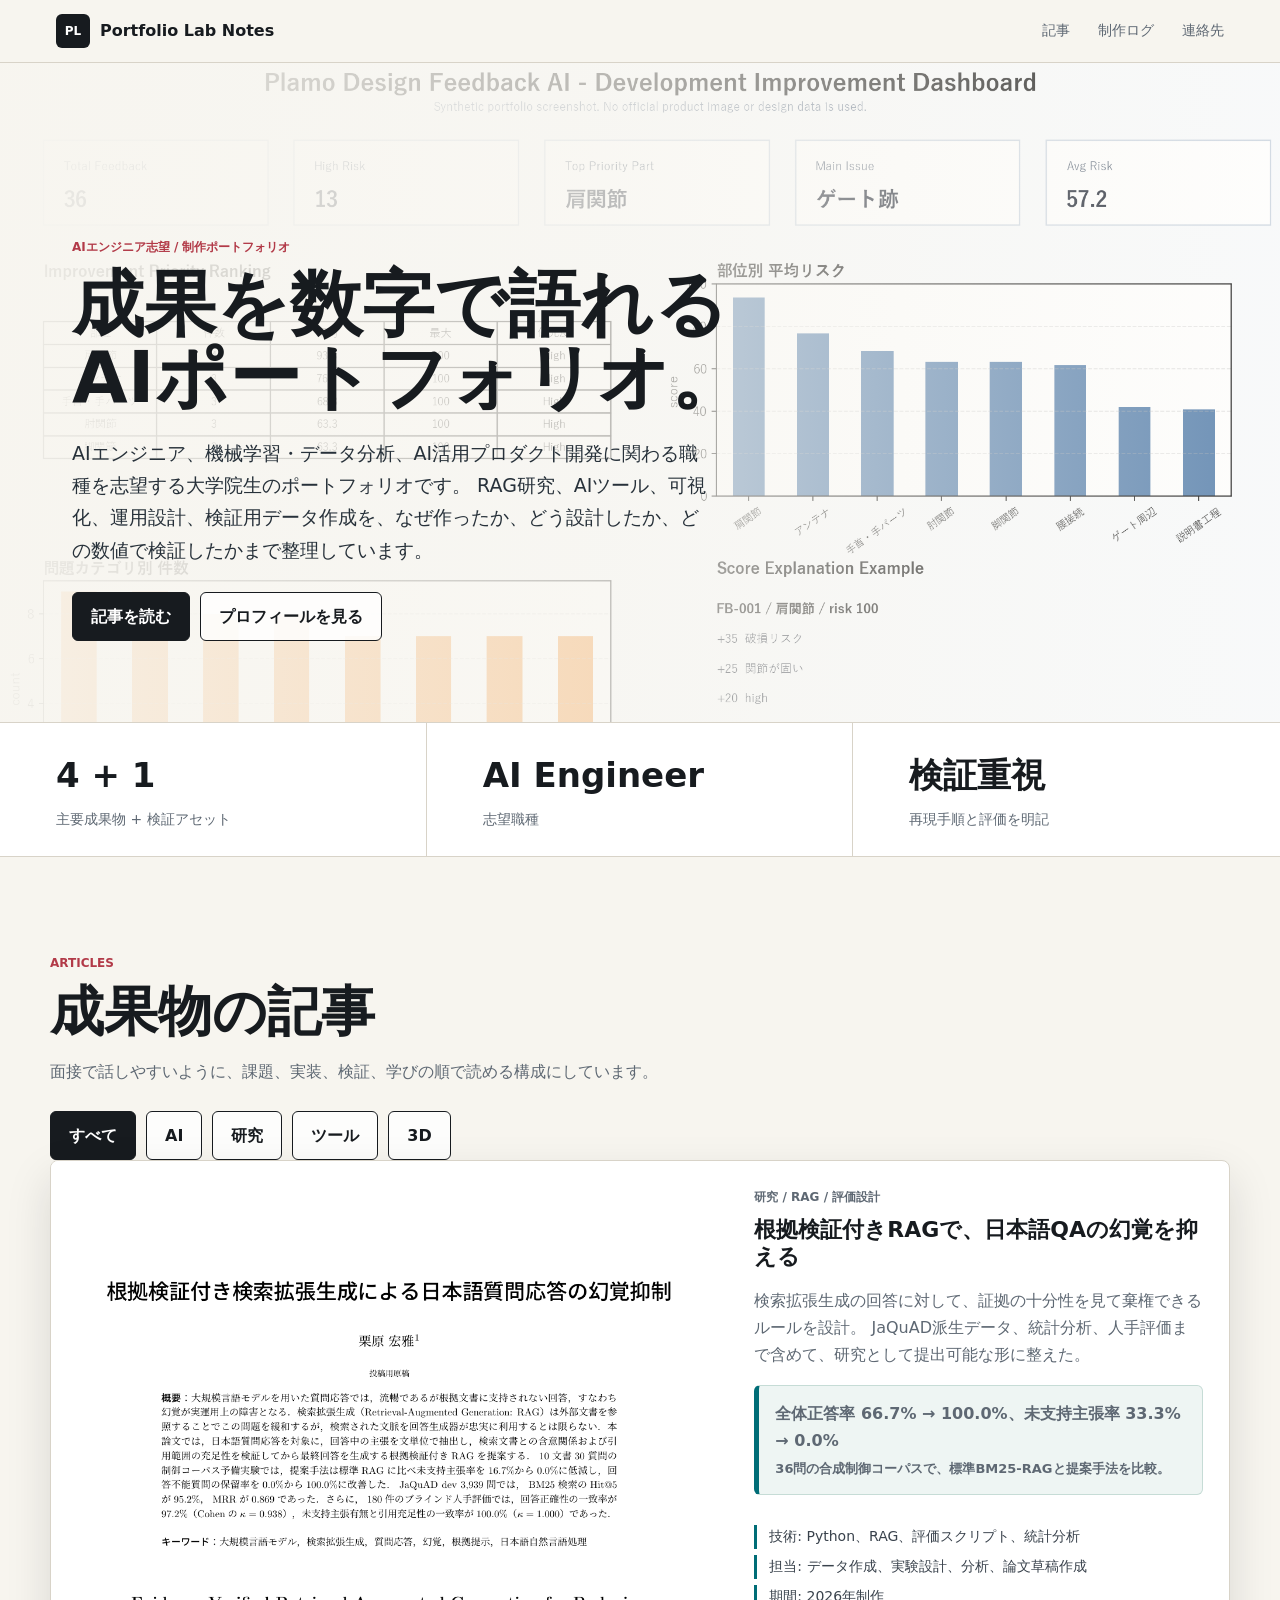
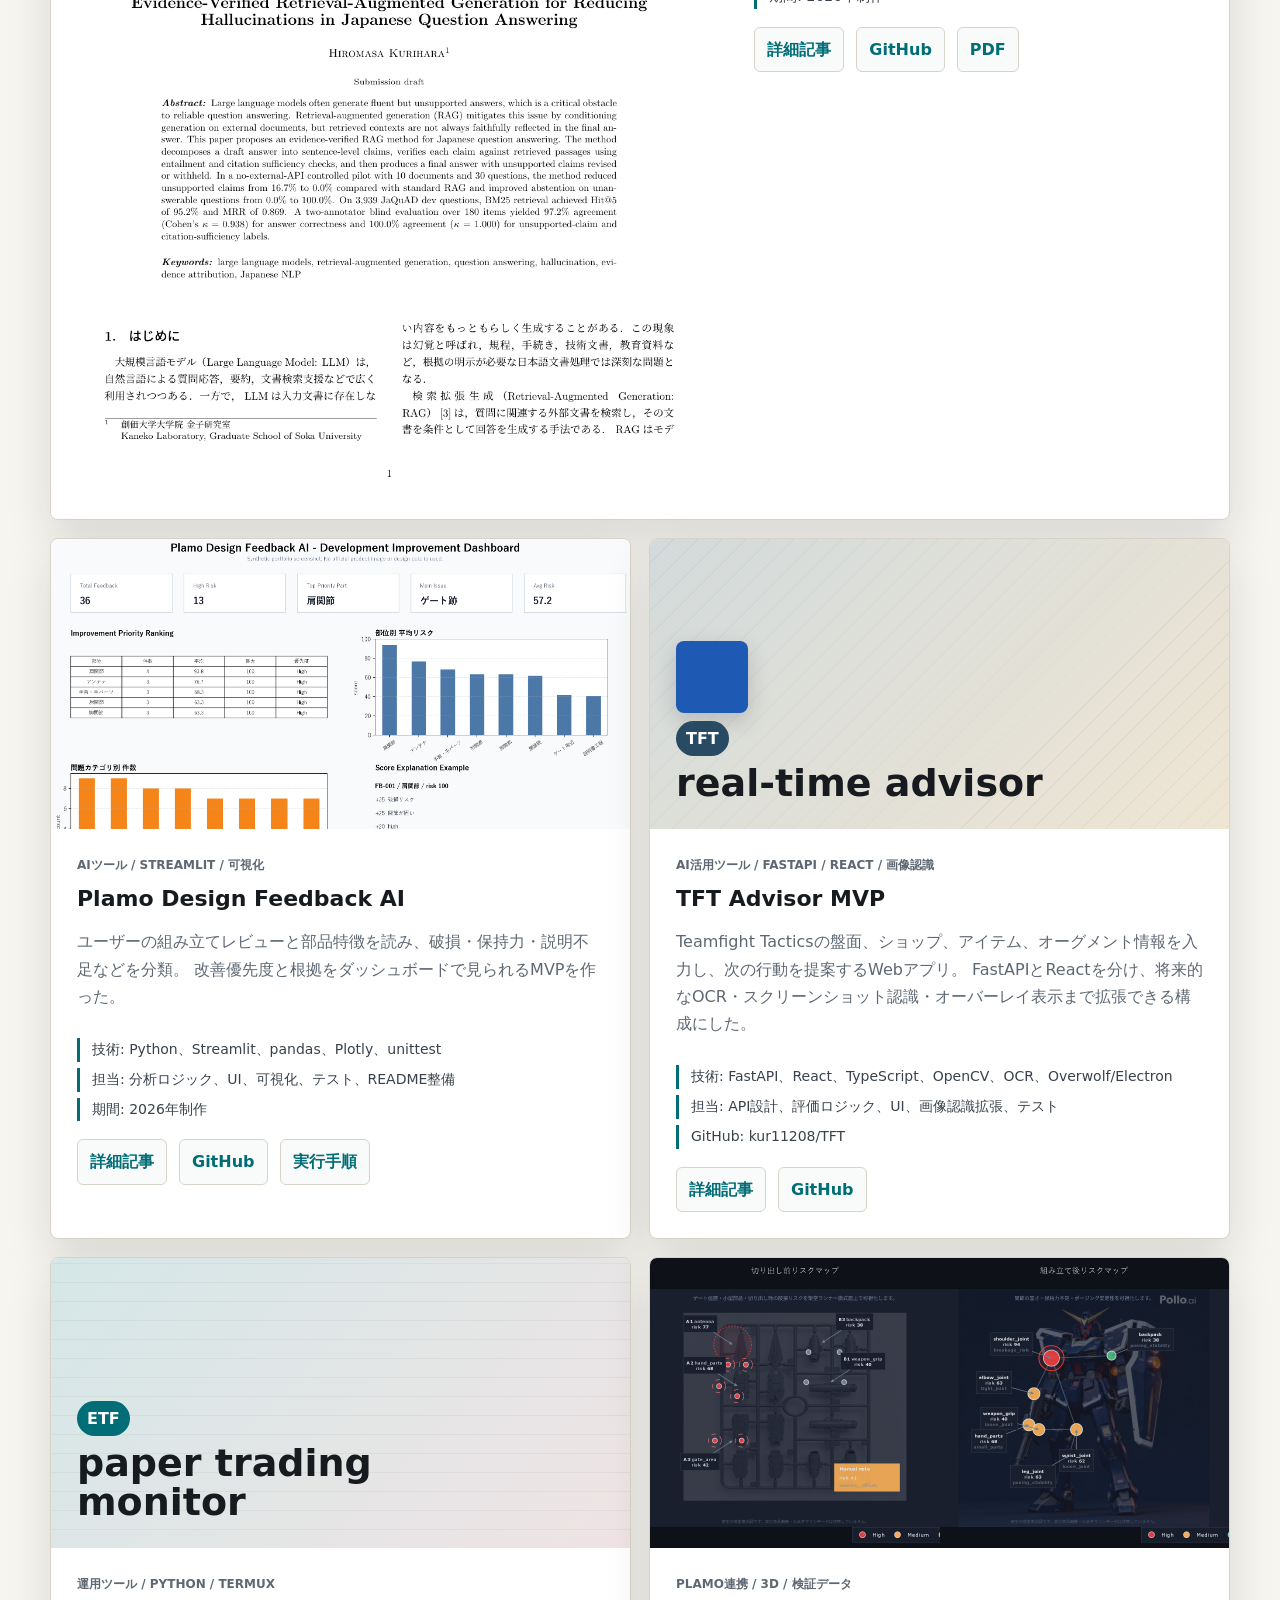
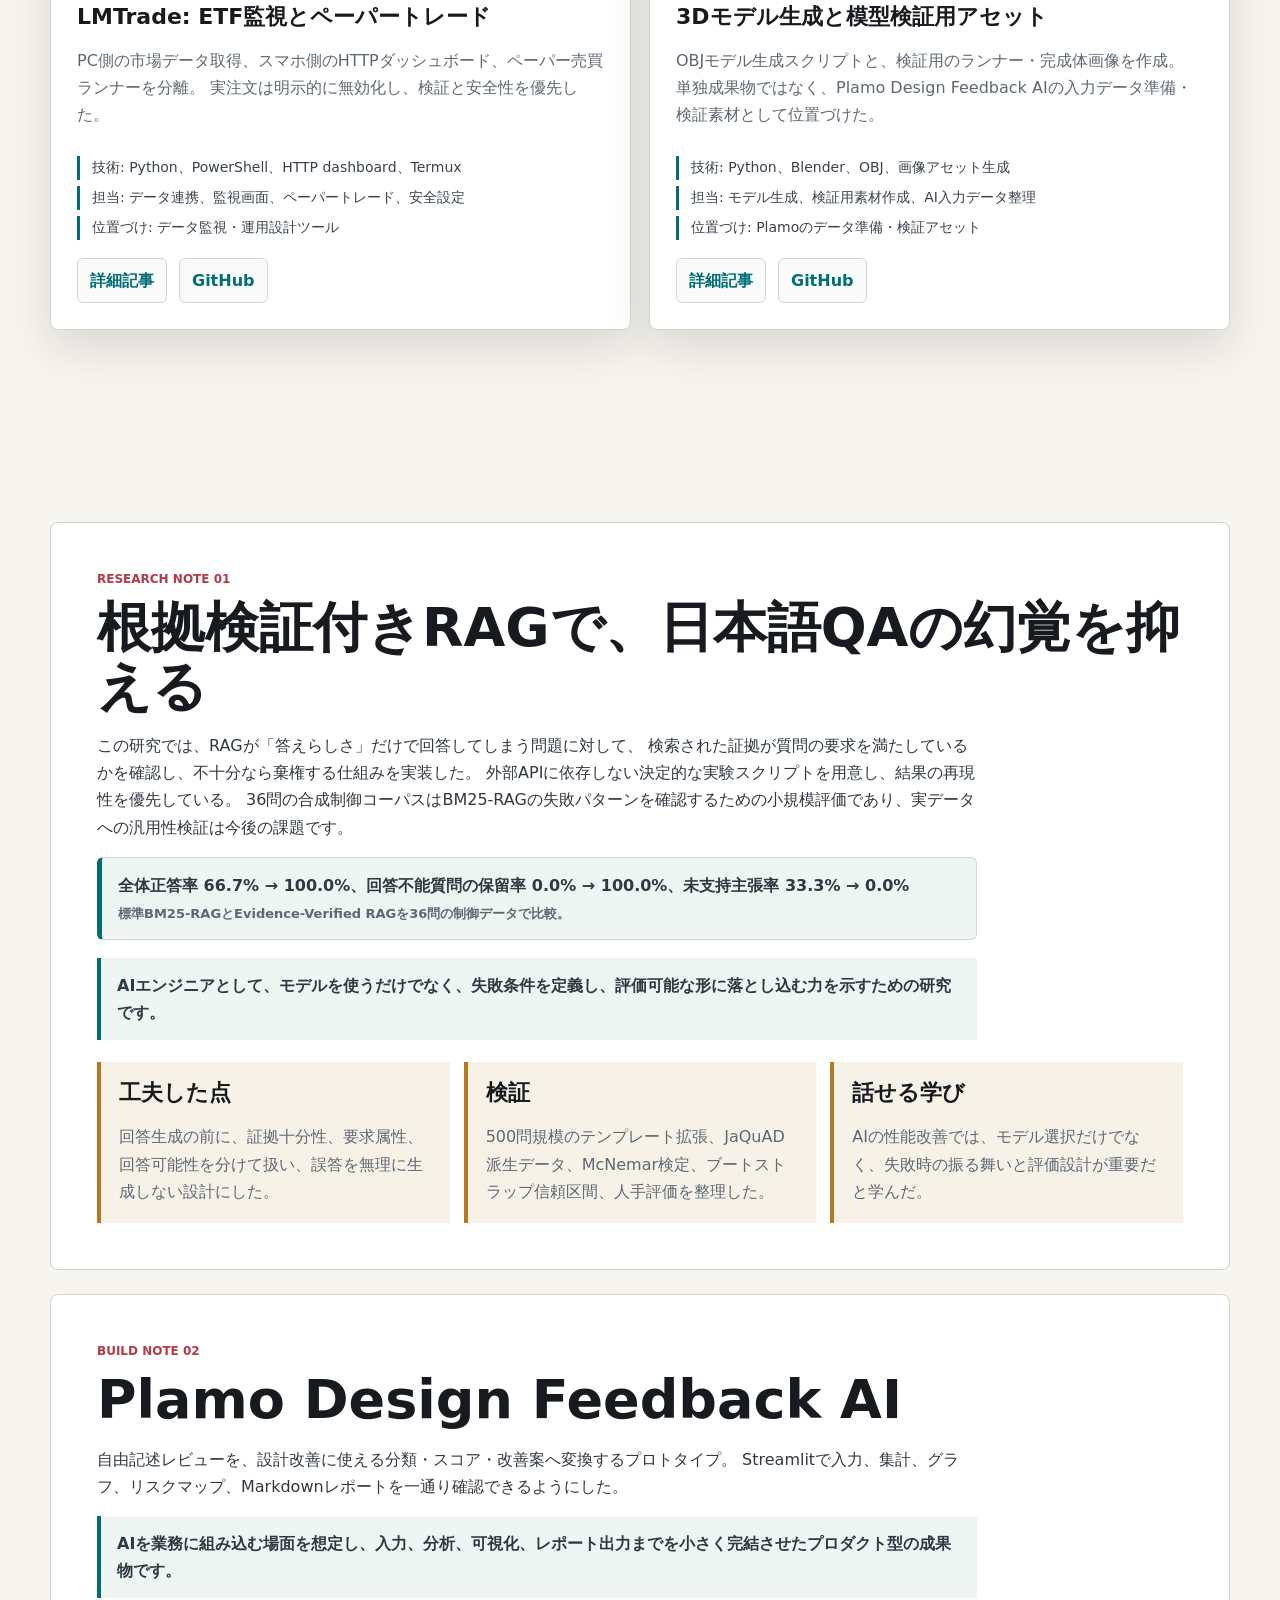
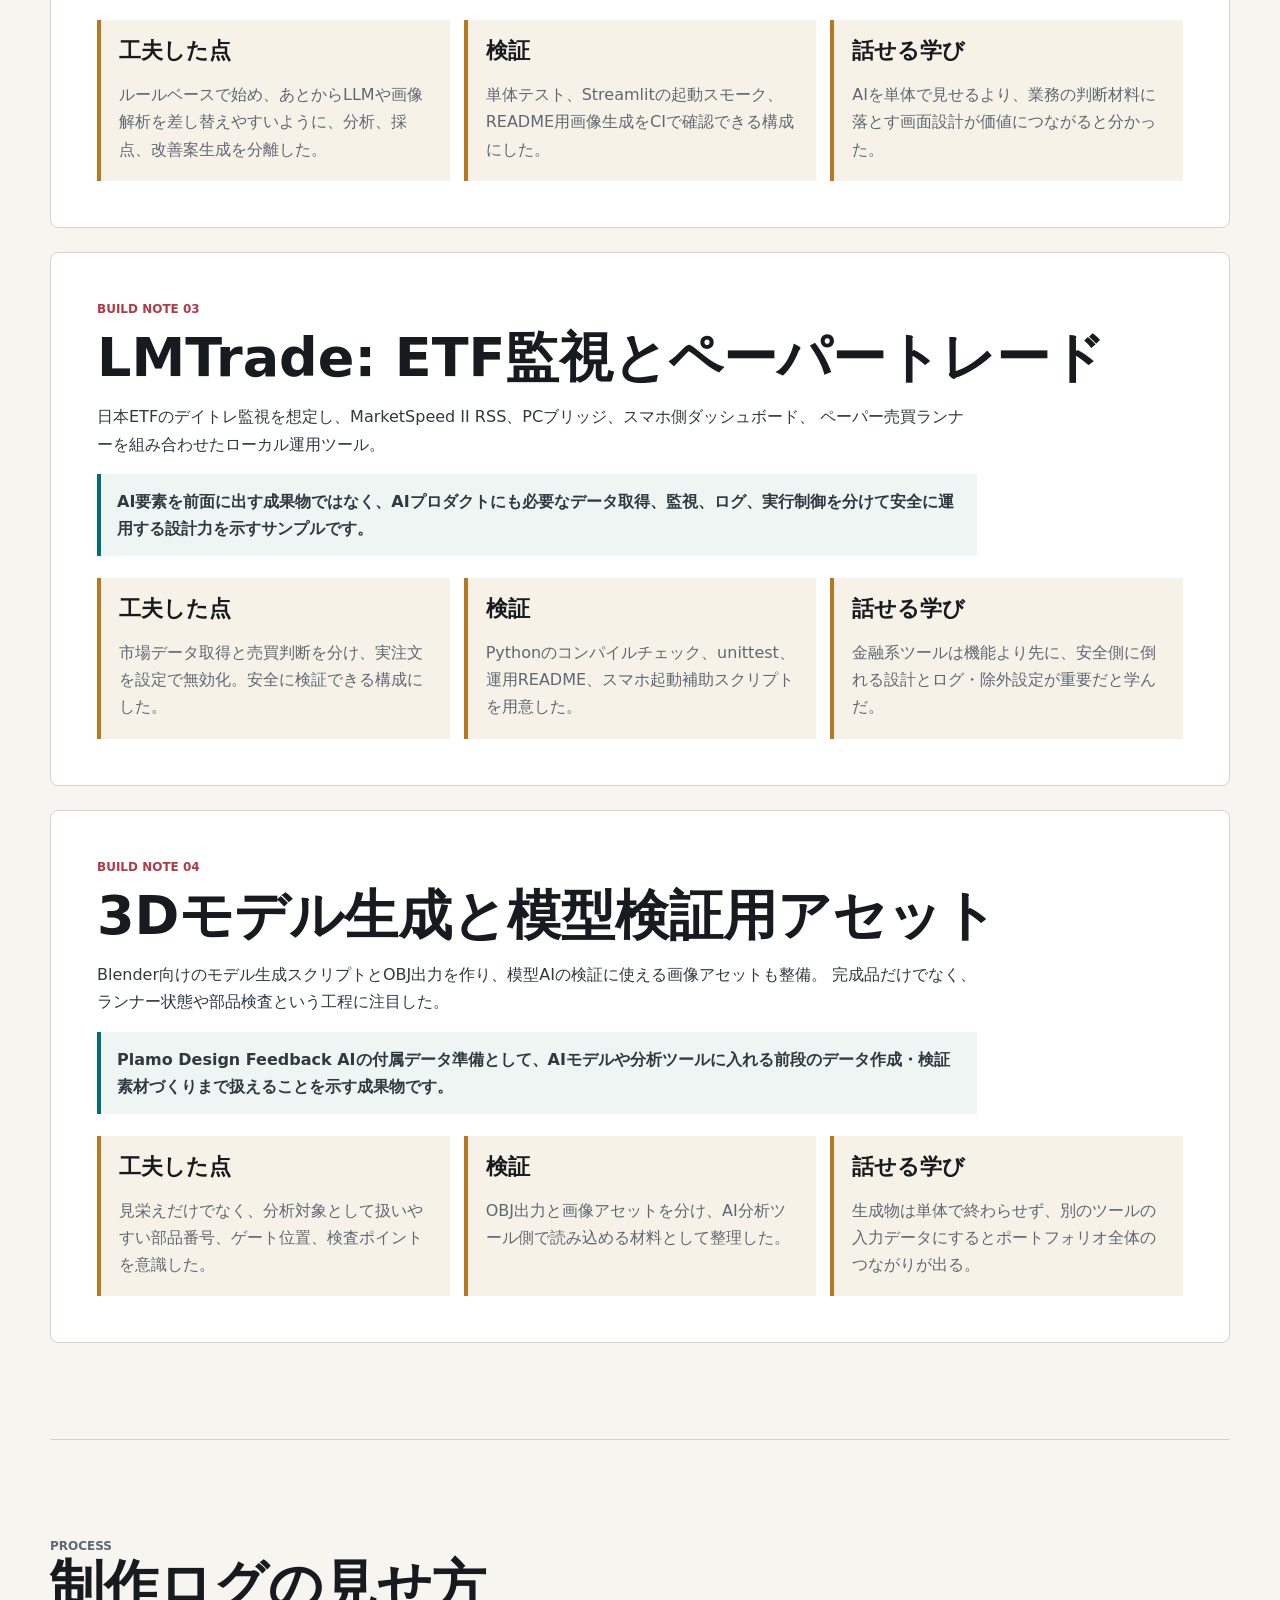
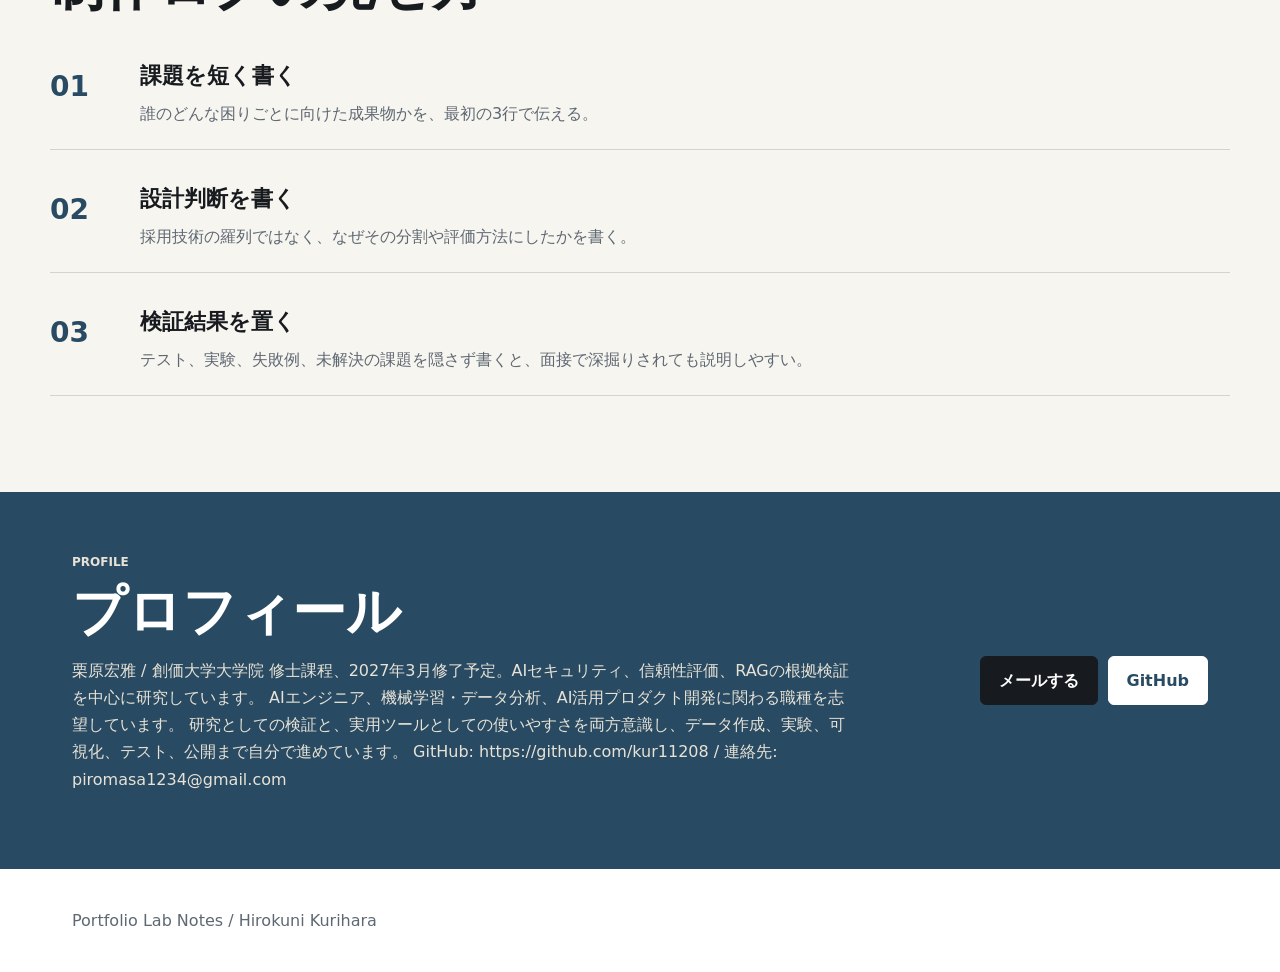
==== index.html @ 5d7ecf29 "Improve portfolio project links and evidence notes" ====
<!doctype html>
<html lang="ja">
  <head>
    <meta charset="utf-8">
    <meta name="viewport" content="width=device-width, initial-scale=1">
    <title>成果物ブログ | Portfolio Lab Notes</title>
    <meta
      name="description"
      content="栗原宏雅の就活用ポートフォリオブログ。AIエンジニア、機械学習、データ分析、AI活用プロダクト開発に向けた制作物と研究ログ。"
    >
    <link rel="stylesheet" href="styles.css">
  </head>
  <body>
    <header class="site-header">
      <a class="brand" href="#top" aria-label="トップへ">
        <span class="brand-mark">PL</span>
        <span>Portfolio Lab Notes</span>
      </a>
      <nav aria-label="主要ナビゲーション">
        <a href="#articles">記事</a>
        <a href="#timeline">制作ログ</a>
        <a href="#contact">連絡先</a>
      </nav>
    </header>

    <main id="top">
      <section class="hero" aria-labelledby="hero-title">
        <img class="hero-media" src="assets/plamo-dashboard.png" alt="制作したプラモデル改善AIのダッシュボード画面">
        <div class="hero-copy">
          <p class="eyebrow">AIエンジニア志望 / 制作ポートフォリオ</p>
          <h1 id="hero-title">成果を数字で語れる<br>AIポートフォリオ。</h1>
          <p>
            AIエンジニア、機械学習・データ分析、AI活用プロダクト開発に関わる職種を志望する大学院生のポートフォリオです。
            RAG研究、AIツール、可視化、運用設計、検証用データ作成を、なぜ作ったか、どう設計したか、どの数値で検証したかまで整理しています。
          </p>
          <div class="hero-actions" aria-label="主要リンク">
            <a class="button primary" href="#articles">記事を読む</a>
            <a class="button secondary" href="#contact">プロフィールを見る</a>
          </div>
        </div>
      </section>

      <section class="summary-band" aria-label="ポートフォリオ概要">
        <div>
          <strong>4 + 1</strong>
          <span>主要成果物 + 検証アセット</span>
        </div>
        <div>
          <strong>AI Engineer</strong>
          <span>志望職種</span>
        </div>
        <div>
          <strong>検証重視</strong>
          <span>再現手順と評価を明記</span>
        </div>
      </section>

      <section class="section" id="articles" aria-labelledby="articles-title">
        <div class="section-heading">
          <p class="eyebrow">Articles</p>
          <h2 id="articles-title">成果物の記事</h2>
          <p>面接で話しやすいように、課題、実装、検証、学びの順で読める構成にしています。</p>
        </div>

        <div class="filters" role="group" aria-label="記事フィルタ">
          <button class="filter-button active" type="button" data-filter="all">すべて</button>
          <button class="filter-button" type="button" data-filter="ai">AI</button>
          <button class="filter-button" type="button" data-filter="research">研究</button>
          <button class="filter-button" type="button" data-filter="tool">ツール</button>
          <button class="filter-button" type="button" data-filter="modeling">3D</button>
        </div>

        <div class="article-grid">
          <article class="post-card featured" data-category="ai research">
            <img src="assets/rag-paper-page.png" alt="RAG研究論文PDFの1ページ目">
            <div class="post-content">
              <p class="post-meta">研究 / RAG / 評価設計</p>
              <h3>根拠検証付きRAGで、日本語QAの幻覚を抑える</h3>
              <p>
                検索拡張生成の回答に対して、証拠の十分性を見て棄権できるルールを設計。
                JaQuAD派生データ、統計分析、人手評価まで含めて、研究として提出可能な形に整えた。
              </p>
              <p class="result-highlight">
                全体正答率 66.7% → 100.0%、未支持主張率 33.3% → 0.0%
                <span>36問の合成制御コーパスで、標準BM25-RAGと提案手法を比較。</span>
              </p>
              <ul class="fact-list">
                <li>技術: Python、RAG、評価スクリプト、統計分析</li>
                <li>担当: データ作成、実験設計、分析、論文草稿作成</li>
                <li>期間: 2026年制作</li>
              </ul>
              <div class="project-links">
                <a href="posts/rag.html">詳細記事</a>
                <a href="https://github.com/kur11208/gakuzyutu" target="_blank" rel="noreferrer">GitHub</a>
                <a href="https://github.com/kur11208/gakuzyutu/blob/main/packages/jxiv_upload/jxiv_noapi_lm_preprint.pdf" target="_blank" rel="noreferrer">PDF</a>
              </div>
            </div>
          </article>

          <article class="post-card" data-category="ai tool">
            <img src="assets/plamo-dashboard.png" alt="プラモデル設計改善AIのダッシュボード">
            <div class="post-content">
              <p class="post-meta">AIツール / Streamlit / 可視化</p>
              <h3>Plamo Design Feedback AI</h3>
              <p>
                ユーザーの組み立てレビューと部品特徴を読み、破損・保持力・説明不足などを分類。
                改善優先度と根拠をダッシュボードで見られるMVPを作った。
              </p>
              <ul class="fact-list">
                <li>技術: Python、Streamlit、pandas、Plotly、unittest</li>
                <li>担当: 分析ロジック、UI、可視化、テスト、README整備</li>
                <li>期間: 2026年制作</li>
              </ul>
              <div class="project-links">
                <a href="posts/plamo.html">詳細記事</a>
                <a href="https://github.com/kur11208/plamo-design-feedback-ai" target="_blank" rel="noreferrer">GitHub</a>
                <a href="https://github.com/kur11208/plamo-design-feedback-ai#readme" target="_blank" rel="noreferrer">実行手順</a>
              </div>
            </div>
          </article>

          <article class="post-card" data-category="ai tool">
            <div class="visual-panel tft" aria-hidden="true">
              <img src="assets/tft-icon.png" alt="">
              <span>TFT</span>
              <b>real-time advisor</b>
            </div>
            <div class="post-content">
              <p class="post-meta">AI活用ツール / FastAPI / React / 画像認識</p>
              <h3>TFT Advisor MVP</h3>
              <p>
                Teamfight Tacticsの盤面、ショップ、アイテム、オーグメント情報を入力し、次の行動を提案するWebアプリ。
                FastAPIとReactを分け、将来的なOCR・スクリーンショット認識・オーバーレイ表示まで拡張できる構成にした。
              </p>
              <ul class="fact-list">
                <li>技術: FastAPI、React、TypeScript、OpenCV、OCR、Overwolf/Electron</li>
                <li>担当: API設計、評価ロジック、UI、画像認識拡張、テスト</li>
                <li>GitHub: kur11208/TFT</li>
              </ul>
              <div class="project-links">
                <a href="posts/tft-advisor.html">詳細記事</a>
                <a href="https://github.com/kur11208/TFT" target="_blank" rel="noreferrer">GitHub</a>
              </div>
            </div>
          </article>

          <article class="post-card" data-category="tool">
            <div class="visual-panel trading" aria-hidden="true">
              <span>ETF</span>
              <b>paper trading monitor</b>
            </div>
            <div class="post-content">
              <p class="post-meta">運用ツール / Python / Termux</p>
              <h3>LMTrade: ETF監視とペーパートレード</h3>
              <p>
                PC側の市場データ取得、スマホ側のHTTPダッシュボード、ペーパー売買ランナーを分離。
                実注文は明示的に無効化し、検証と安全性を優先した。
              </p>
              <ul class="fact-list">
                <li>技術: Python、PowerShell、HTTP dashboard、Termux</li>
                <li>担当: データ連携、監視画面、ペーパートレード、安全設定</li>
                <li>位置づけ: データ監視・運用設計ツール</li>
              </ul>
              <div class="project-links">
                <a href="posts/lmtrade.html">詳細記事</a>
                <a href="https://github.com/kur11208/lmtrade" target="_blank" rel="noreferrer">GitHub</a>
              </div>
            </div>
          </article>

          <article class="post-card" data-category="modeling">
            <div class="split-image">
              <img src="assets/runner-sample.png" alt="ランナー状態のサンプル画像">
              <img src="assets/assembled-sample.png" alt="組み立て後状態のサンプル画像">
            </div>
            <div class="post-content">
              <p class="post-meta">Plamo連携 / 3D / 検証データ</p>
              <h3>3Dモデル生成と模型検証用アセット</h3>
              <p>
                OBJモデル生成スクリプトと、検証用のランナー・完成体画像を作成。
                単独成果物ではなく、Plamo Design Feedback AIの入力データ準備・検証素材として位置づけた。
              </p>
              <ul class="fact-list">
                <li>技術: Python、Blender、OBJ、画像アセット生成</li>
                <li>担当: モデル生成、検証用素材作成、AI入力データ整理</li>
                <li>位置づけ: Plamoのデータ準備・検証アセット</li>
              </ul>
              <div class="project-links">
                <a href="posts/3d-assets.html">詳細記事</a>
                <a href="https://github.com/kur11208/3Dmodel" target="_blank" rel="noreferrer">GitHub</a>
              </div>
            </div>
          </article>
        </div>
      </section>

      <section class="section article-body" aria-label="記事本文">
        <article id="post-rag">
          <p class="post-meta">Research Note 01</p>
          <h2>根拠検証付きRAGで、日本語QAの幻覚を抑える</h2>
          <p>
            この研究では、RAGが「答えらしさ」だけで回答してしまう問題に対して、
            検索された証拠が質問の要求を満たしているかを確認し、不十分なら棄権する仕組みを実装した。
            外部APIに依存しない決定的な実験スクリプトを用意し、結果の再現性を優先している。
            36問の合成制御コーパスはBM25-RAGの失敗パターンを確認するための小規模評価であり、実データへの汎用性検証は今後の課題です。
          </p>
          <p class="result-highlight">
            全体正答率 66.7% → 100.0%、回答不能質問の保留率 0.0% → 100.0%、未支持主張率 33.3% → 0.0%
            <span>標準BM25-RAGとEvidence-Verified RAGを36問の制御データで比較。</span>
          </p>
          <p class="career-note">
            AIエンジニアとして、モデルを使うだけでなく、失敗条件を定義し、評価可能な形に落とし込む力を示すための研究です。
          </p>
          <div class="detail-grid">
            <div>
              <h3>工夫した点</h3>
              <p>回答生成の前に、証拠十分性、要求属性、回答可能性を分けて扱い、誤答を無理に生成しない設計にした。</p>
            </div>
            <div>
              <h3>検証</h3>
              <p>500問規模のテンプレート拡張、JaQuAD派生データ、McNemar検定、ブートストラップ信頼区間、人手評価を整理した。</p>
            </div>
            <div>
              <h3>話せる学び</h3>
              <p>AIの性能改善では、モデル選択だけでなく、失敗時の振る舞いと評価設計が重要だと学んだ。</p>
            </div>
          </div>
        </article>

        <article id="post-plamo">
          <p class="post-meta">Build Note 02</p>
          <h2>Plamo Design Feedback AI</h2>
          <p>
            自由記述レビューを、設計改善に使える分類・スコア・改善案へ変換するプロトタイプ。
            Streamlitで入力、集計、グラフ、リスクマップ、Markdownレポートを一通り確認できるようにした。
          </p>
          <p class="career-note">
            AIを業務に組み込む場面を想定し、入力、分析、可視化、レポート出力までを小さく完結させたプロダクト型の成果物です。
          </p>
          <div class="detail-grid">
            <div>
              <h3>工夫した点</h3>
              <p>ルールベースで始め、あとからLLMや画像解析を差し替えやすいように、分析、採点、改善案生成を分離した。</p>
            </div>
            <div>
              <h3>検証</h3>
              <p>単体テスト、Streamlitの起動スモーク、README用画像生成をCIで確認できる構成にした。</p>
            </div>
            <div>
              <h3>話せる学び</h3>
              <p>AIを単体で見せるより、業務の判断材料に落とす画面設計が価値につながると分かった。</p>
            </div>
          </div>
        </article>

        <article id="post-lmtrade">
          <p class="post-meta">Build Note 03</p>
          <h2>LMTrade: ETF監視とペーパートレード</h2>
          <p>
            日本ETFのデイトレ監視を想定し、MarketSpeed II RSS、PCブリッジ、スマホ側ダッシュボード、
            ペーパー売買ランナーを組み合わせたローカル運用ツール。
          </p>
          <p class="career-note">
            AI要素を前面に出す成果物ではなく、AIプロダクトにも必要なデータ取得、監視、ログ、実行制御を分けて安全に運用する設計力を示すサンプルです。
          </p>
          <div class="detail-grid">
            <div>
              <h3>工夫した点</h3>
              <p>市場データ取得と売買判断を分け、実注文を設定で無効化。安全に検証できる構成にした。</p>
            </div>
            <div>
              <h3>検証</h3>
              <p>Pythonのコンパイルチェック、unittest、運用README、スマホ起動補助スクリプトを用意した。</p>
            </div>
            <div>
              <h3>話せる学び</h3>
              <p>金融系ツールは機能より先に、安全側に倒れる設計とログ・除外設定が重要だと学んだ。</p>
            </div>
          </div>
        </article>

        <article id="post-3d">
          <p class="post-meta">Build Note 04</p>
          <h2>3Dモデル生成と模型検証用アセット</h2>
          <p>
            Blender向けのモデル生成スクリプトとOBJ出力を作り、模型AIの検証に使える画像アセットも整備。
            完成品だけでなく、ランナー状態や部品検査という工程に注目した。
          </p>
          <p class="career-note">
            Plamo Design Feedback AIの付属データ準備として、AIモデルや分析ツールに入れる前段のデータ作成・検証素材づくりまで扱えることを示す成果物です。
          </p>
          <div class="detail-grid">
            <div>
              <h3>工夫した点</h3>
              <p>見栄えだけでなく、分析対象として扱いやすい部品番号、ゲート位置、検査ポイントを意識した。</p>
            </div>
            <div>
              <h3>検証</h3>
              <p>OBJ出力と画像アセットを分け、AI分析ツール側で読み込める材料として整理した。</p>
            </div>
            <div>
              <h3>話せる学び</h3>
              <p>生成物は単体で終わらせず、別のツールの入力データにするとポートフォリオ全体のつながりが出る。</p>
            </div>
          </div>
        </article>
      </section>

      <section class="section timeline" id="timeline" aria-labelledby="timeline-title">
        <div class="section-heading">
          <p class="eyebrow">Process</p>
          <h2 id="timeline-title">制作ログの見せ方</h2>
        </div>
        <ol>
          <li>
            <span>01</span>
            <div>
              <h3>課題を短く書く</h3>
              <p>誰のどんな困りごとに向けた成果物かを、最初の3行で伝える。</p>
            </div>
          </li>
          <li>
            <span>02</span>
            <div>
              <h3>設計判断を書く</h3>
              <p>採用技術の羅列ではなく、なぜその分割や評価方法にしたかを書く。</p>
            </div>
          </li>
          <li>
            <span>03</span>
            <div>
              <h3>検証結果を置く</h3>
              <p>テスト、実験、失敗例、未解決の課題を隠さず書くと、面接で深掘りされても説明しやすい。</p>
            </div>
          </li>
        </ol>
      </section>

      <section class="contact-band" id="contact" aria-labelledby="contact-title">
        <div>
          <p class="eyebrow">Profile</p>
          <h2 id="contact-title">プロフィール</h2>
          <p>
            栗原宏雅 / 創価大学大学院 修士課程、2027年3月修了予定。AIセキュリティ、信頼性評価、RAGの根拠検証を中心に研究しています。
            AIエンジニア、機械学習・データ分析、AI活用プロダクト開発に関わる職種を志望しています。
            研究としての検証と、実用ツールとしての使いやすさを両方意識し、データ作成、実験、可視化、テスト、公開まで自分で進めています。
            GitHub: https://github.com/kur11208 / 連絡先: piromasa1234@gmail.com
          </p>
        </div>
        <div class="contact-actions">
          <a class="button primary" href="mailto:piromasa1234@gmail.com">メールする</a>
          <a class="button light" href="https://github.com/kur11208" target="_blank" rel="noreferrer">GitHub</a>
        </div>
      </section>
    </main>

    <footer>
      <p>Portfolio Lab Notes / Hirokuni Kurihara</p>
    </footer>

    <script src="script.js"></script>
  </body>
</html>
---- styles.css ----
:root {
  color-scheme: light;
  --ink: #171b1f;
  --muted: #5e6873;
  --paper: #f7f5ef;
  --surface: #ffffff;
  --line: #d8d3c8;
  --teal: #006d77;
  --red: #b23a48;
  --ochre: #b7791f;
  --blue: #284b63;
  --shadow: 0 18px 45px rgba(23, 27, 31, 0.13);
}

* {
  box-sizing: border-box;
}

html {
  scroll-behavior: smooth;
}

body {
  margin: 0;
  overflow-x: hidden;
  background: var(--paper);
  color: var(--ink);
  font-family: "Segoe UI", "Noto Sans JP", system-ui, sans-serif;
  line-height: 1.7;
}

img {
  display: block;
  max-width: 100%;
}

a {
  color: inherit;
}

.site-header {
  position: sticky;
  top: 0;
  z-index: 20;
  display: flex;
  align-items: center;
  justify-content: space-between;
  gap: 20px;
  padding: 14px clamp(18px, 5vw, 56px);
  background: rgba(247, 245, 239, 0.92);
  border-bottom: 1px solid var(--line);
  backdrop-filter: blur(14px);
}

.brand {
  display: inline-flex;
  align-items: center;
  gap: 10px;
  font-weight: 800;
  text-decoration: none;
}

.brand-mark {
  display: grid;
  width: 34px;
  height: 34px;
  place-items: center;
  background: var(--ink);
  color: #fff;
  border-radius: 6px;
  font-size: 12px;
}

nav {
  display: flex;
  gap: clamp(12px, 3vw, 28px);
  color: var(--muted);
  font-size: 14px;
}

nav a {
  text-decoration: none;
}

.hero {
  position: relative;
  min-height: min(660px, 82vh);
  display: grid;
  align-items: end;
  overflow: hidden;
  border-bottom: 1px solid var(--line);
}

.hero-media {
  position: absolute;
  inset: 0;
  width: 100%;
  height: 100%;
  object-fit: cover;
  object-position: center top;
}

.hero::after {
  content: "";
  position: absolute;
  inset: 0;
  background: linear-gradient(90deg, rgba(247, 245, 239, 0.96), rgba(247, 245, 239, 0.76) 46%, rgba(247, 245, 239, 0.18));
}

.hero-copy {
  position: relative;
  z-index: 1;
  width: min(700px, calc(100% - 36px));
  margin: 0 0 clamp(42px, 9vh, 92px) clamp(18px, 6vw, 72px);
}

.eyebrow,
.post-meta {
  margin: 0 0 10px;
  color: var(--red);
  font-size: 12px;
  font-weight: 800;
  letter-spacing: 0;
  text-transform: uppercase;
}

h1,
h2,
h3,
p {
  overflow-wrap: anywhere;
}

h1 {
  max-width: 10.5em;
  margin: 0;
  font-size: clamp(38px, 6vw, 72px);
  line-height: 1.02;
  letter-spacing: 0;
}

.hero-copy p:not(.eyebrow) {
  max-width: 640px;
  margin: 22px 0 0;
  font-size: clamp(16px, 2.2vw, 19px);
  color: #27313a;
}

.hero-actions,
.filters {
  display: flex;
  flex-wrap: wrap;
  gap: 10px;
  margin-top: 26px;
}

.button,
.filter-button {
  min-height: 44px;
  padding: 10px 18px;
  border: 1px solid var(--ink);
  border-radius: 6px;
  font: inherit;
  font-weight: 800;
  text-decoration: none;
  cursor: pointer;
}

.button.primary,
.filter-button.active {
  background: var(--ink);
  color: #fff;
}

.button.secondary,
.filter-button {
  background: rgba(255, 255, 255, 0.82);
  color: var(--ink);
}

.summary-band {
  display: grid;
  grid-template-columns: repeat(3, 1fr);
  border-bottom: 1px solid var(--line);
  background: var(--surface);
}

.summary-band div {
  padding: 24px clamp(18px, 5vw, 56px);
  border-right: 1px solid var(--line);
}

.summary-band div:last-child {
  border-right: 0;
}

.summary-band strong {
  display: block;
  font-size: clamp(22px, 3vw, 34px);
}

.summary-band span {
  color: var(--muted);
  font-size: 14px;
}

.section {
  width: min(1180px, calc(100% - 36px));
  margin: 0 auto;
  padding: clamp(56px, 9vw, 96px) 0;
}

.section-heading {
  max-width: 720px;
  margin-bottom: 26px;
}

.section-heading h2,
.article-body h2,
.contact-band h2 {
  margin: 0;
  font-size: clamp(30px, 5vw, 54px);
  line-height: 1.08;
  letter-spacing: 0;
}

.section-heading p:last-child {
  color: var(--muted);
}

.article-grid {
  display: grid;
  grid-template-columns: repeat(2, minmax(0, 1fr));
  gap: 18px;
}

.post-card {
  min-height: 100%;
  overflow: hidden;
  background: var(--surface);
  border: 1px solid var(--line);
  border-radius: 8px;
  box-shadow: var(--shadow);
}

.post-card.hidden {
  display: none;
}

.post-card.featured {
  grid-column: span 2;
  display: grid;
  grid-template-columns: minmax(0, 1.15fr) minmax(320px, 0.85fr);
}

.post-card > img,
.split-image,
.visual-panel {
  width: 100%;
  height: 290px;
}

.post-card.featured > img {
  height: 100%;
  min-height: 420px;
}

.post-card > img {
  object-fit: cover;
  object-position: top center;
}

.split-image {
  display: grid;
  grid-template-columns: 1fr 1fr;
  background: #eef0ed;
}

.split-image img {
  width: 100%;
  height: 100%;
  object-fit: cover;
}

.visual-panel {
  display: grid;
  align-content: end;
  gap: 8px;
  padding: 26px;
  background:
    linear-gradient(135deg, rgba(0, 109, 119, 0.14), rgba(178, 58, 72, 0.12)),
    repeating-linear-gradient(0deg, #f8fbfa, #f8fbfa 18px, #e1e8e5 19px);
}

.visual-panel span {
  width: fit-content;
  padding: 4px 10px;
  border-radius: 999px;
  background: var(--teal);
  color: #fff;
  font-weight: 800;
}

.visual-panel b {
  max-width: 10em;
  font-size: 38px;
  line-height: 1.02;
}

.visual-panel.tft {
  grid-template-columns: 72px 1fr;
  align-content: end;
  align-items: end;
  background:
    linear-gradient(135deg, rgba(40, 75, 99, 0.18), rgba(183, 121, 31, 0.16)),
    repeating-linear-gradient(135deg, #f9faf6, #f9faf6 16px, #e6ece5 17px);
}

.visual-panel.tft img {
  width: 72px;
  height: 72px;
  border-radius: 8px;
  box-shadow: 0 8px 22px rgba(23, 27, 31, 0.18);
}

.visual-panel.tft span {
  grid-column: 1 / -1;
  background: var(--blue);
}

.visual-panel.tft b {
  grid-column: 1 / -1;
}

.post-content {
  padding: 26px;
}

.post-content h3,
.detail-grid h3,
.timeline h3 {
  margin: 0 0 10px;
  font-size: 22px;
  line-height: 1.22;
}

.post-content p {
  color: var(--muted);
}

.fact-list {
  display: grid;
  gap: 6px;
  padding: 12px 0 0;
  margin: 0 0 18px;
  list-style: none;
  color: #39424c;
  font-size: 14px;
}

.fact-list li {
  padding-left: 12px;
  border-left: 3px solid var(--teal);
}

.result-highlight {
  margin: 16px 0 18px;
  padding: 14px 16px;
  background: #eef5f3;
  border: 1px solid #c6dcd6;
  border-left: 5px solid var(--teal);
  border-radius: 6px;
  color: #24313a;
  font-weight: 800;
}

.result-highlight span {
  display: block;
  margin-top: 4px;
  color: var(--muted);
  font-size: 13px;
  font-weight: 700;
}

.post-content a,
.project-links a {
  color: var(--teal);
  font-weight: 800;
}

.project-links {
  display: flex;
  flex-wrap: wrap;
  gap: 12px;
  margin-top: 10px;
}

.project-links a {
  padding: 8px 12px;
  border: 1px solid var(--line);
  border-radius: 6px;
  background: #f8fbfa;
  text-decoration: none;
}

.article-body {
  display: grid;
  gap: 24px;
}

.article-body article {
  padding: clamp(24px, 5vw, 46px);
  background: var(--surface);
  border: 1px solid var(--line);
  border-radius: 8px;
}

.article-body article > p:not(.post-meta) {
  max-width: 880px;
  color: #303841;
}

.career-note {
  padding: 14px 16px;
  background: #eef5f3;
  border-left: 4px solid var(--teal);
  font-weight: 700;
}

.detail-grid {
  display: grid;
  grid-template-columns: repeat(3, 1fr);
  gap: 14px;
  margin-top: 22px;
}

.detail-grid div {
  padding: 18px;
  background: #f6f2e8;
  border-left: 4px solid var(--ochre);
}

.detail-grid p {
  margin-bottom: 0;
  color: var(--muted);
}

.timeline {
  border-top: 1px solid var(--line);
}

.timeline ol {
  display: grid;
  gap: 14px;
  padding: 0;
  margin: 0;
  list-style: none;
}

.timeline li {
  display: grid;
  grid-template-columns: 72px 1fr;
  gap: 18px;
  padding: 22px 0;
  border-bottom: 1px solid var(--line);
}

.timeline li span {
  color: var(--blue);
  font-size: 28px;
  font-weight: 900;
}

.timeline p {
  margin: 0;
  color: var(--muted);
}

.contact-band {
  display: flex;
  align-items: center;
  justify-content: space-between;
  gap: 24px;
  padding: clamp(36px, 6vw, 60px) clamp(18px, 6vw, 72px);
  background: var(--blue);
  color: #fff;
}

.contact-band .eyebrow,
.contact-band p {
  color: #e8e2d6;
}

.contact-band div {
  max-width: 780px;
}

.contact-actions {
  display: flex;
  flex-wrap: wrap;
  gap: 10px;
}

.button.light {
  background: #fff;
  color: var(--blue);
  border-color: #fff;
}

.article-page {
  width: min(900px, calc(100% - 36px));
  margin: 0 auto;
  padding: clamp(44px, 8vw, 82px) 0;
}

.article-page h1 {
  max-width: 13em;
  margin-bottom: 26px;
  font-size: clamp(36px, 6vw, 62px);
}

.article-page h2 {
  margin: 34px 0 10px;
  font-size: clamp(24px, 4vw, 36px);
  line-height: 1.18;
}

.article-page p {
  color: #303841;
}

.article-page > img,
.article-split,
.article-visual {
  width: 100%;
  height: auto;
  max-height: 520px;
  margin: 0 0 30px;
  overflow: hidden;
  border: 1px solid var(--line);
  border-radius: 8px;
  box-shadow: var(--shadow);
  object-fit: cover;
  object-position: top center;
}

.article-split {
  height: 420px;
}

.article-visual {
  height: 340px;
}

.article-page .button {
  display: inline-flex;
  align-items: center;
  margin: 24px 10px 0 0;
}

footer {
  padding: 22px clamp(18px, 6vw, 72px);
  color: var(--muted);
  background: #fff;
}

@media (max-width: 860px) {
  .site-header {
    align-items: flex-start;
    flex-direction: column;
  }

  .hero {
    min-height: 640px;
  }

  .hero::after {
    background: linear-gradient(180deg, rgba(247, 245, 239, 0.96), rgba(247, 245, 239, 0.9) 58%, rgba(247, 245, 239, 0.34));
  }

  .summary-band,
  .article-grid,
  .detail-grid,
  .post-card.featured {
    grid-template-columns: 1fr;
  }

  .post-card.featured {
    grid-column: span 1;
  }

  .post-card.featured > img {
    height: 340px;
    min-height: 0;
  }

  .summary-band div {
    border-right: 0;
    border-bottom: 1px solid var(--line);
  }

  .contact-band {
    align-items: flex-start;
    flex-direction: column;
  }
}

@media (max-width: 560px) {
  nav {
    width: 100%;
    justify-content: flex-start;
    flex-wrap: wrap;
    gap: 8px 22px;
    font-size: 13px;
  }

  .hero-copy {
    width: calc(100% - 28px);
    margin-left: 14px;
    margin-bottom: 34px;
  }

  h1 {
    max-width: 100%;
    font-size: 32px;
  }

  .article-page h1 {
    font-size: 30px;
    line-height: 1.14;
    word-break: keep-all;
  }

  .post-card > img,
  .split-image,
  .visual-panel {
    height: 230px;
  }

  .timeline li {
    grid-template-columns: 1fr;
  }
}
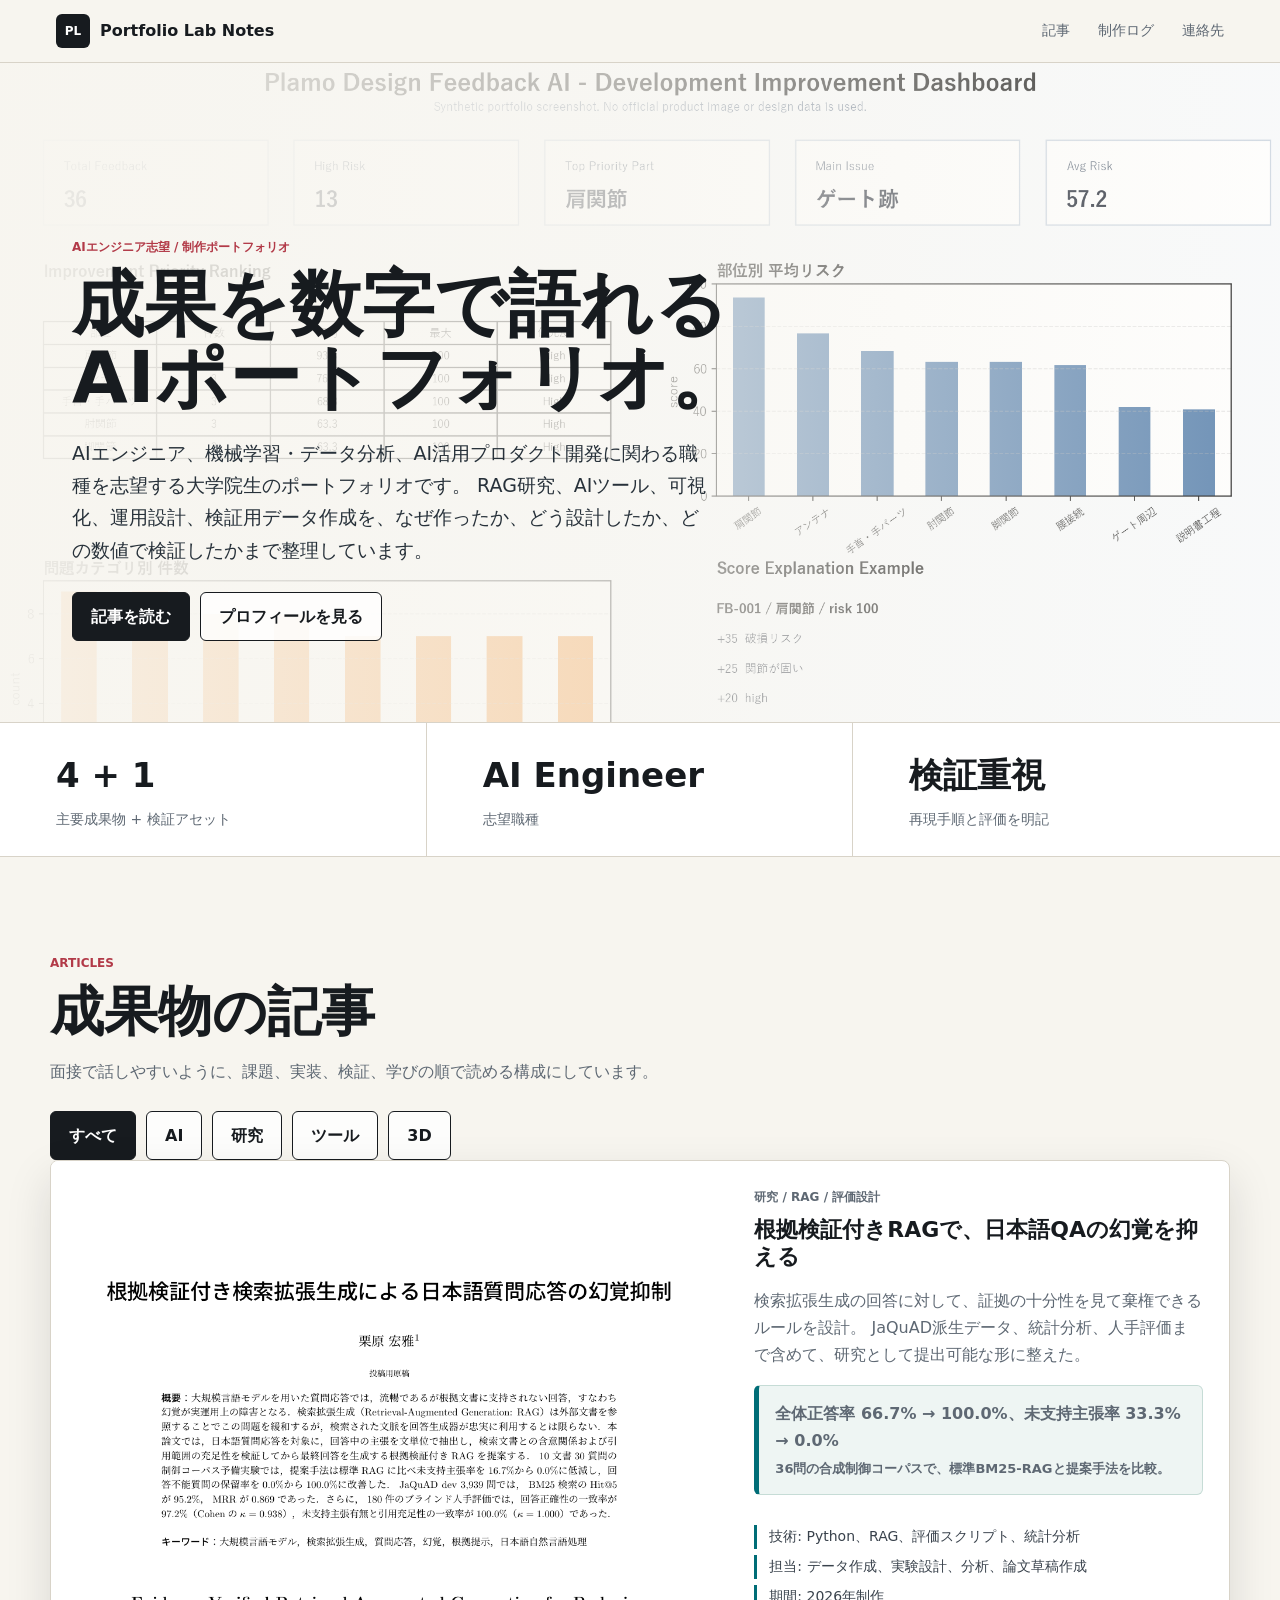
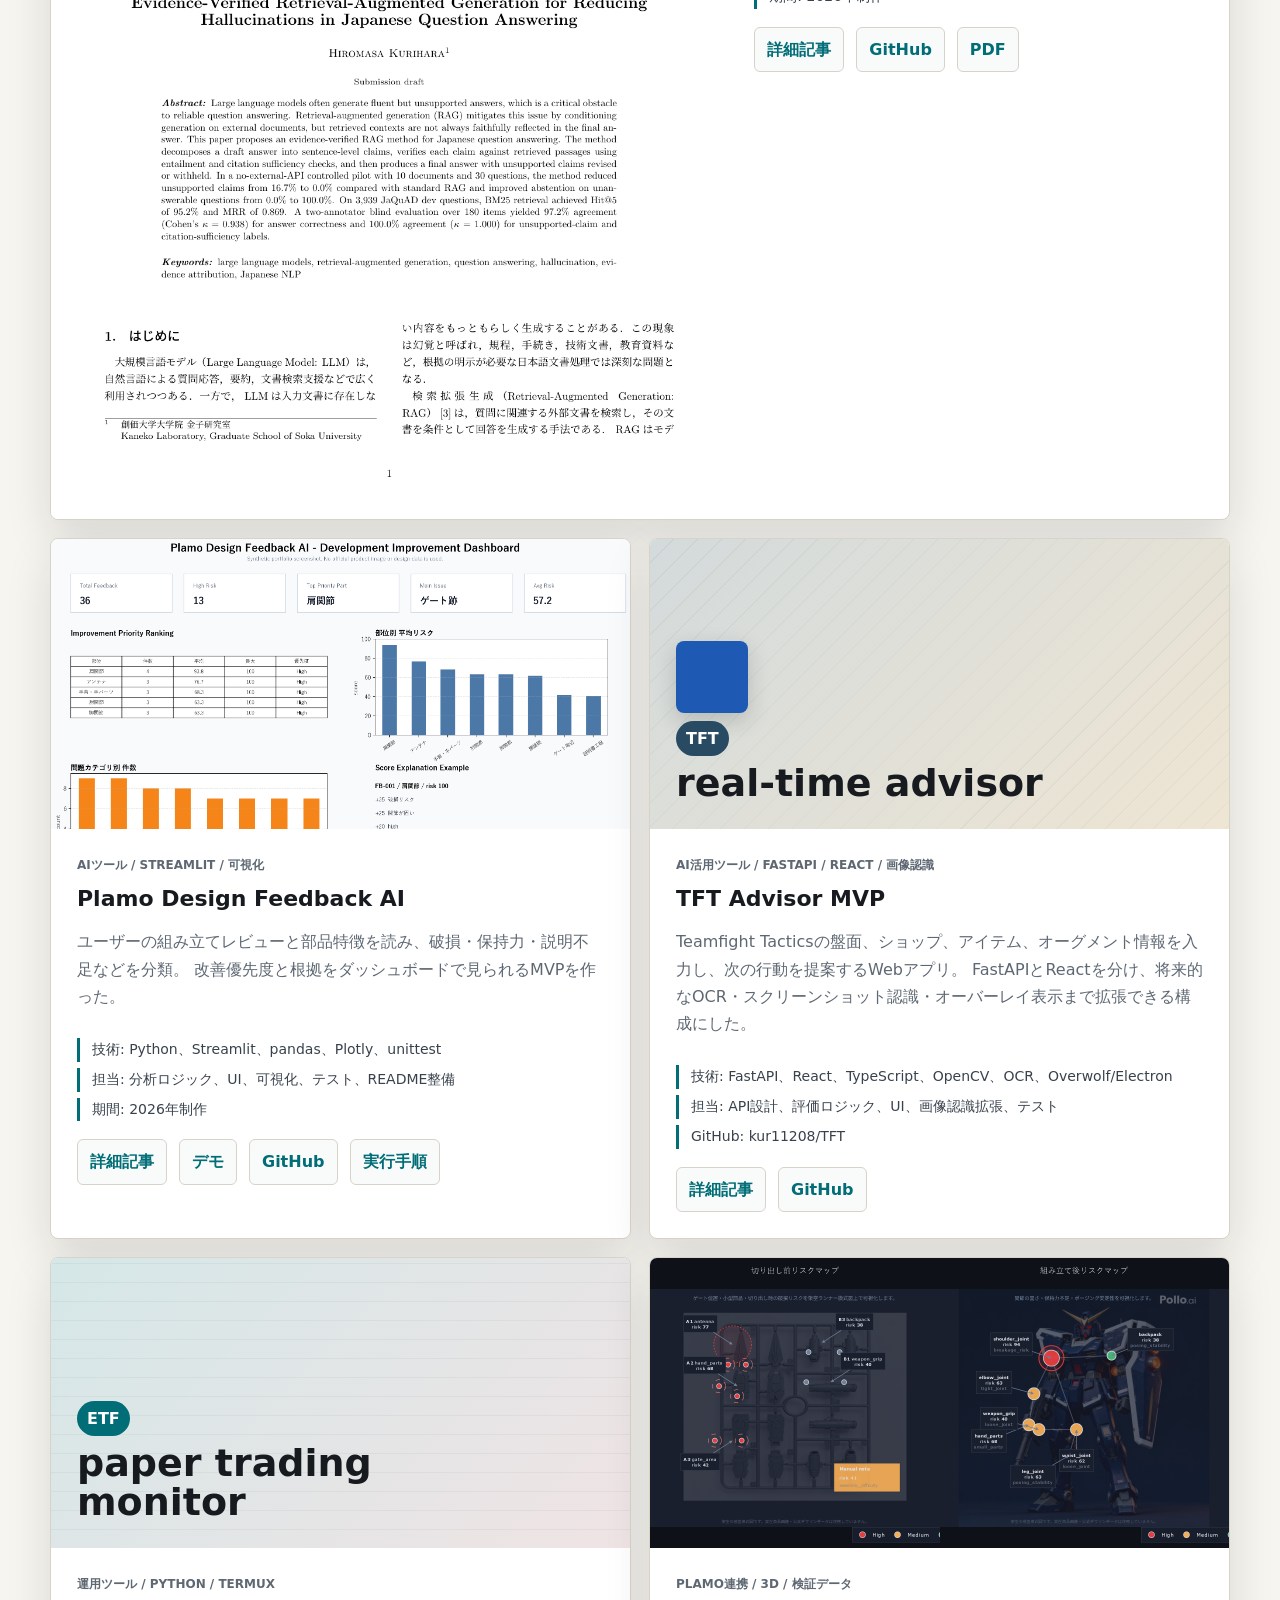
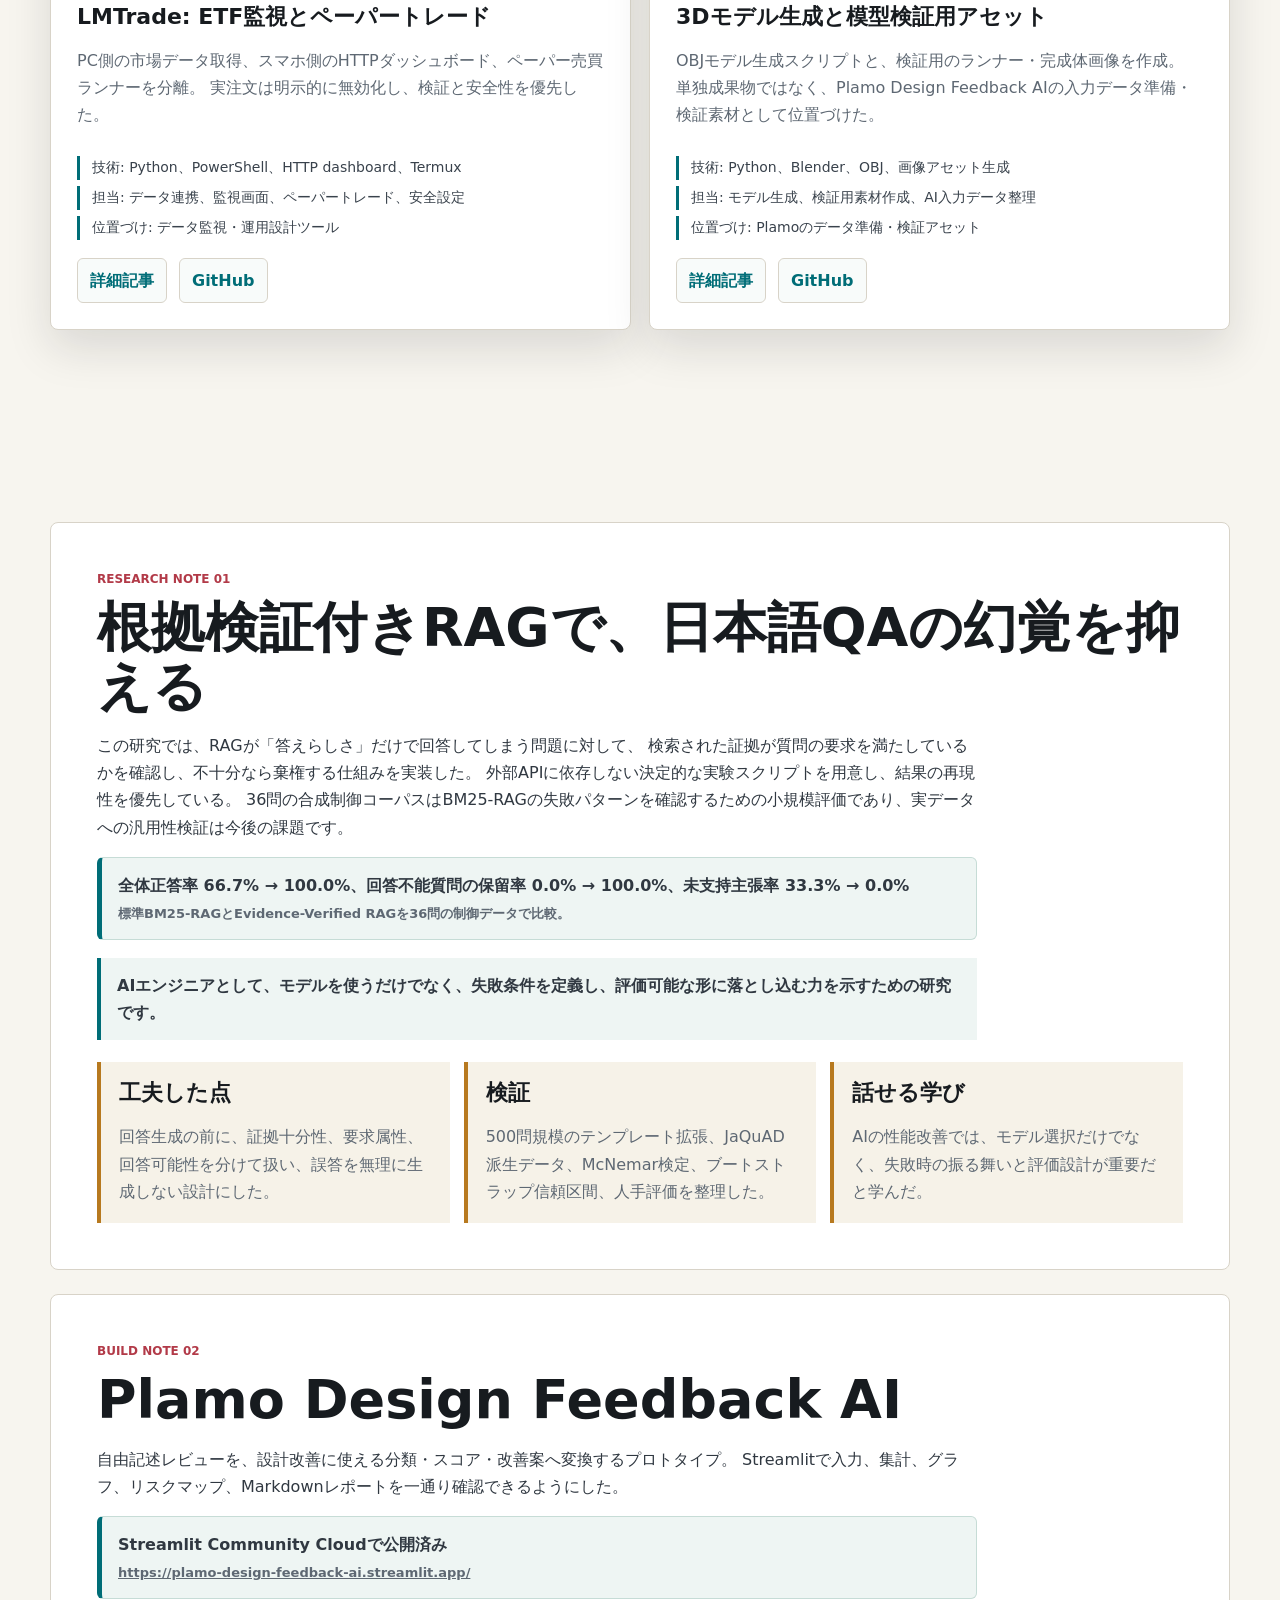
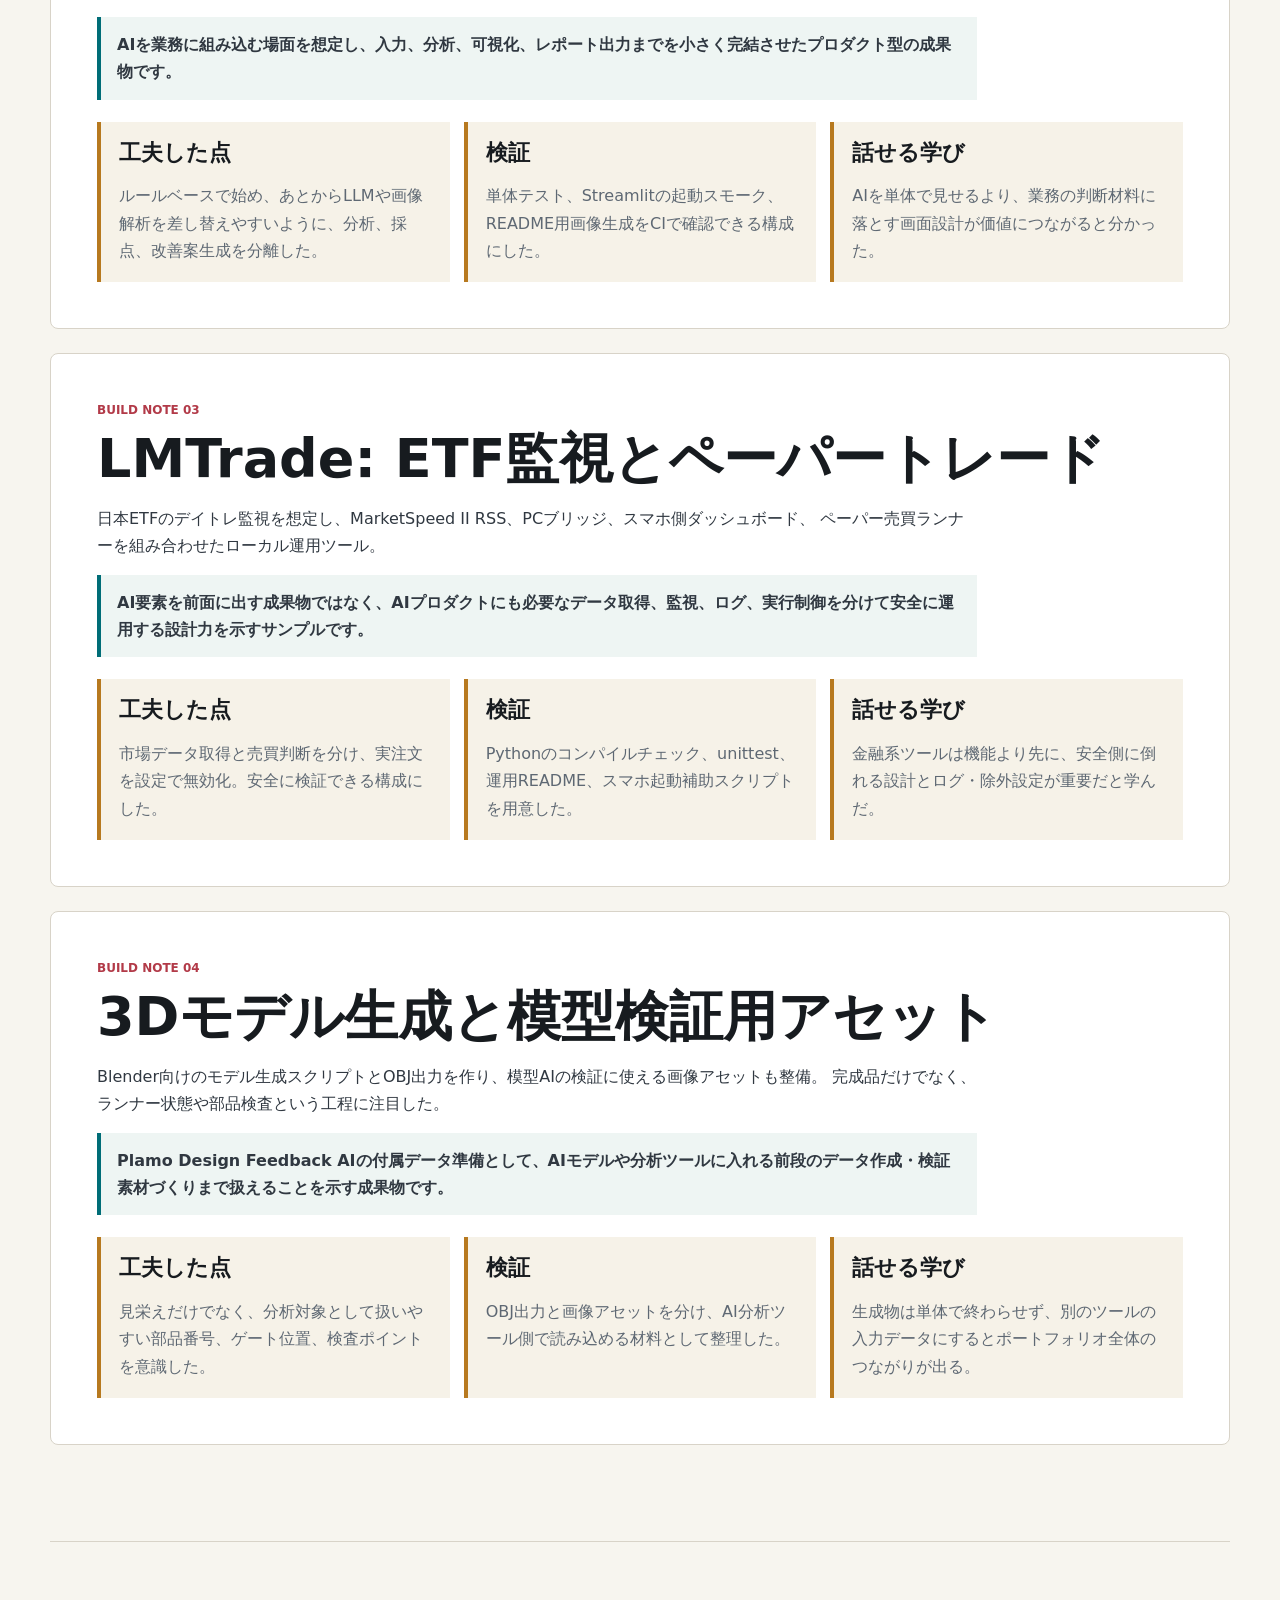
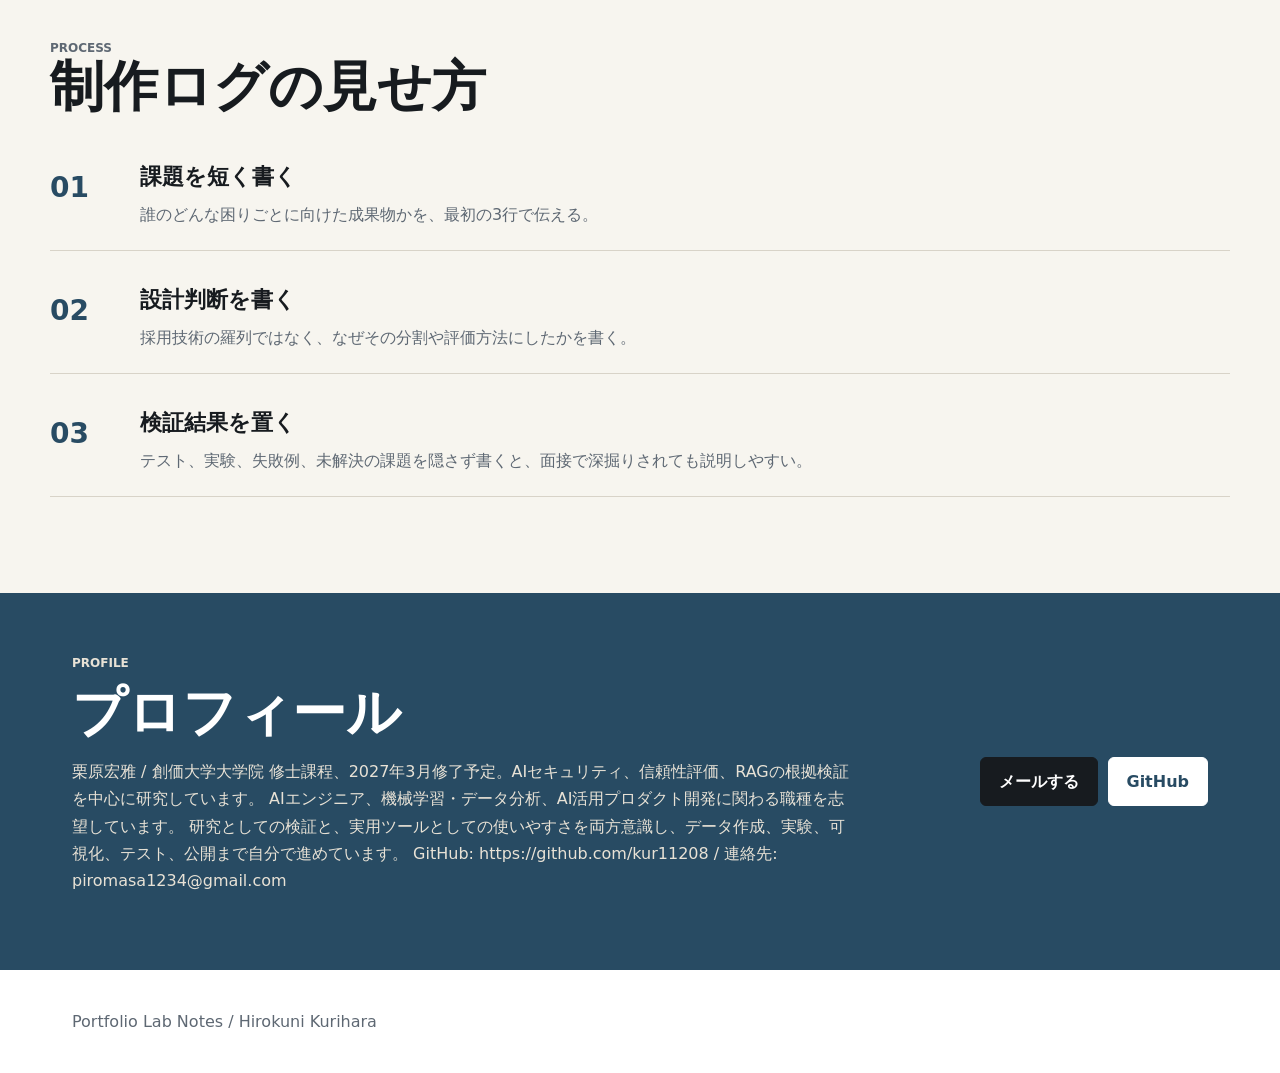
==== commit ffb3335e: "Add Plamo Streamlit demo link" ====
--- a/index.html
+++ b/index.html
@@ -113,6 +113,7 @@
               </ul>
               <div class="project-links">
                 <a href="posts/plamo.html">詳細記事</a>
+                <a href="https://plamo-design-feedback-ai.streamlit.app/" target="_blank" rel="noreferrer">デモ</a>
                 <a href="https://github.com/kur11208/plamo-design-feedback-ai" target="_blank" rel="noreferrer">GitHub</a>
                 <a href="https://github.com/kur11208/plamo-design-feedback-ai#readme" target="_blank" rel="noreferrer">実行手順</a>
               </div>
@@ -234,6 +235,10 @@
             自由記述レビューを、設計改善に使える分類・スコア・改善案へ変換するプロトタイプ。
             Streamlitで入力、集計、グラフ、リスクマップ、Markdownレポートを一通り確認できるようにした。
           </p>
+          <p class="result-highlight">
+            Streamlit Community Cloudで公開済み
+            <span><a href="https://plamo-design-feedback-ai.streamlit.app/" target="_blank" rel="noreferrer">https://plamo-design-feedback-ai.streamlit.app/</a></span>
+          </p>
           <p class="career-note">
             AIを業務に組み込む場面を想定し、入力、分析、可視化、レポート出力までを小さく完結させたプロダクト型の成果物です。
           </p>
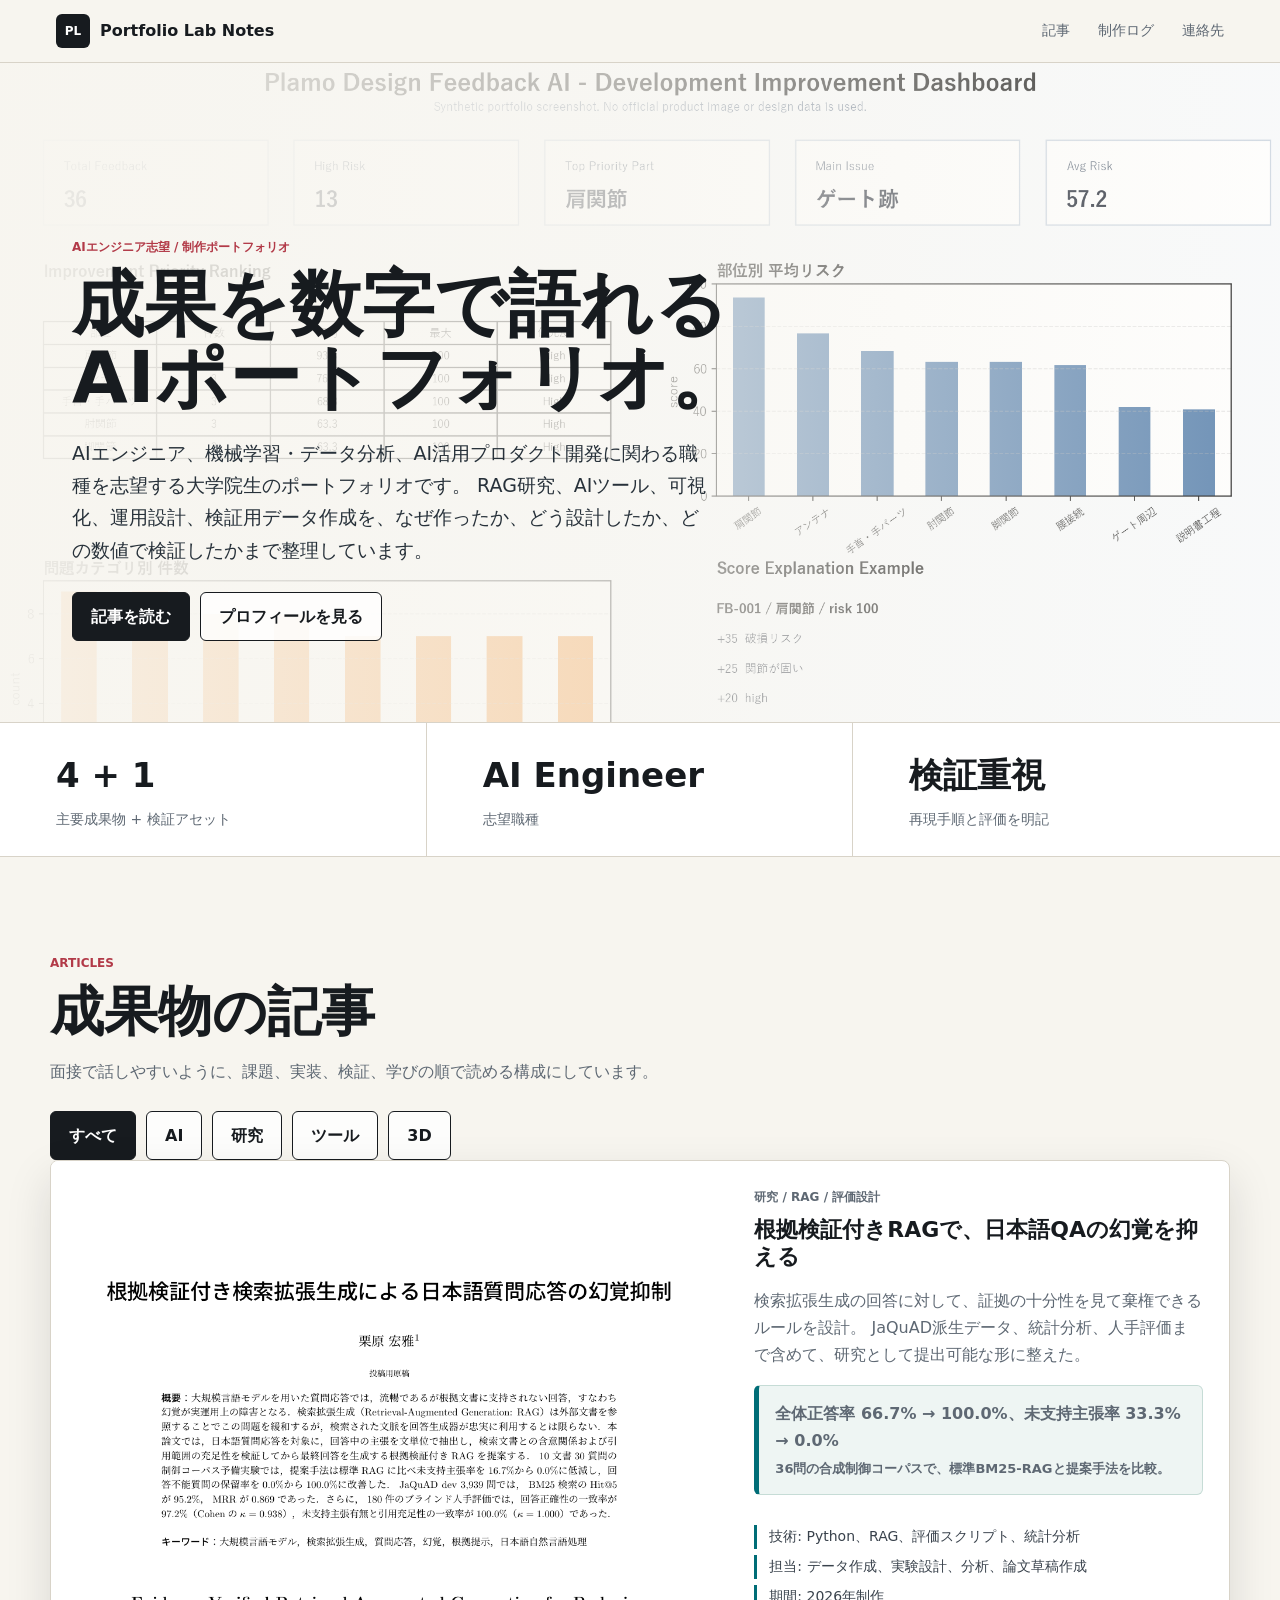
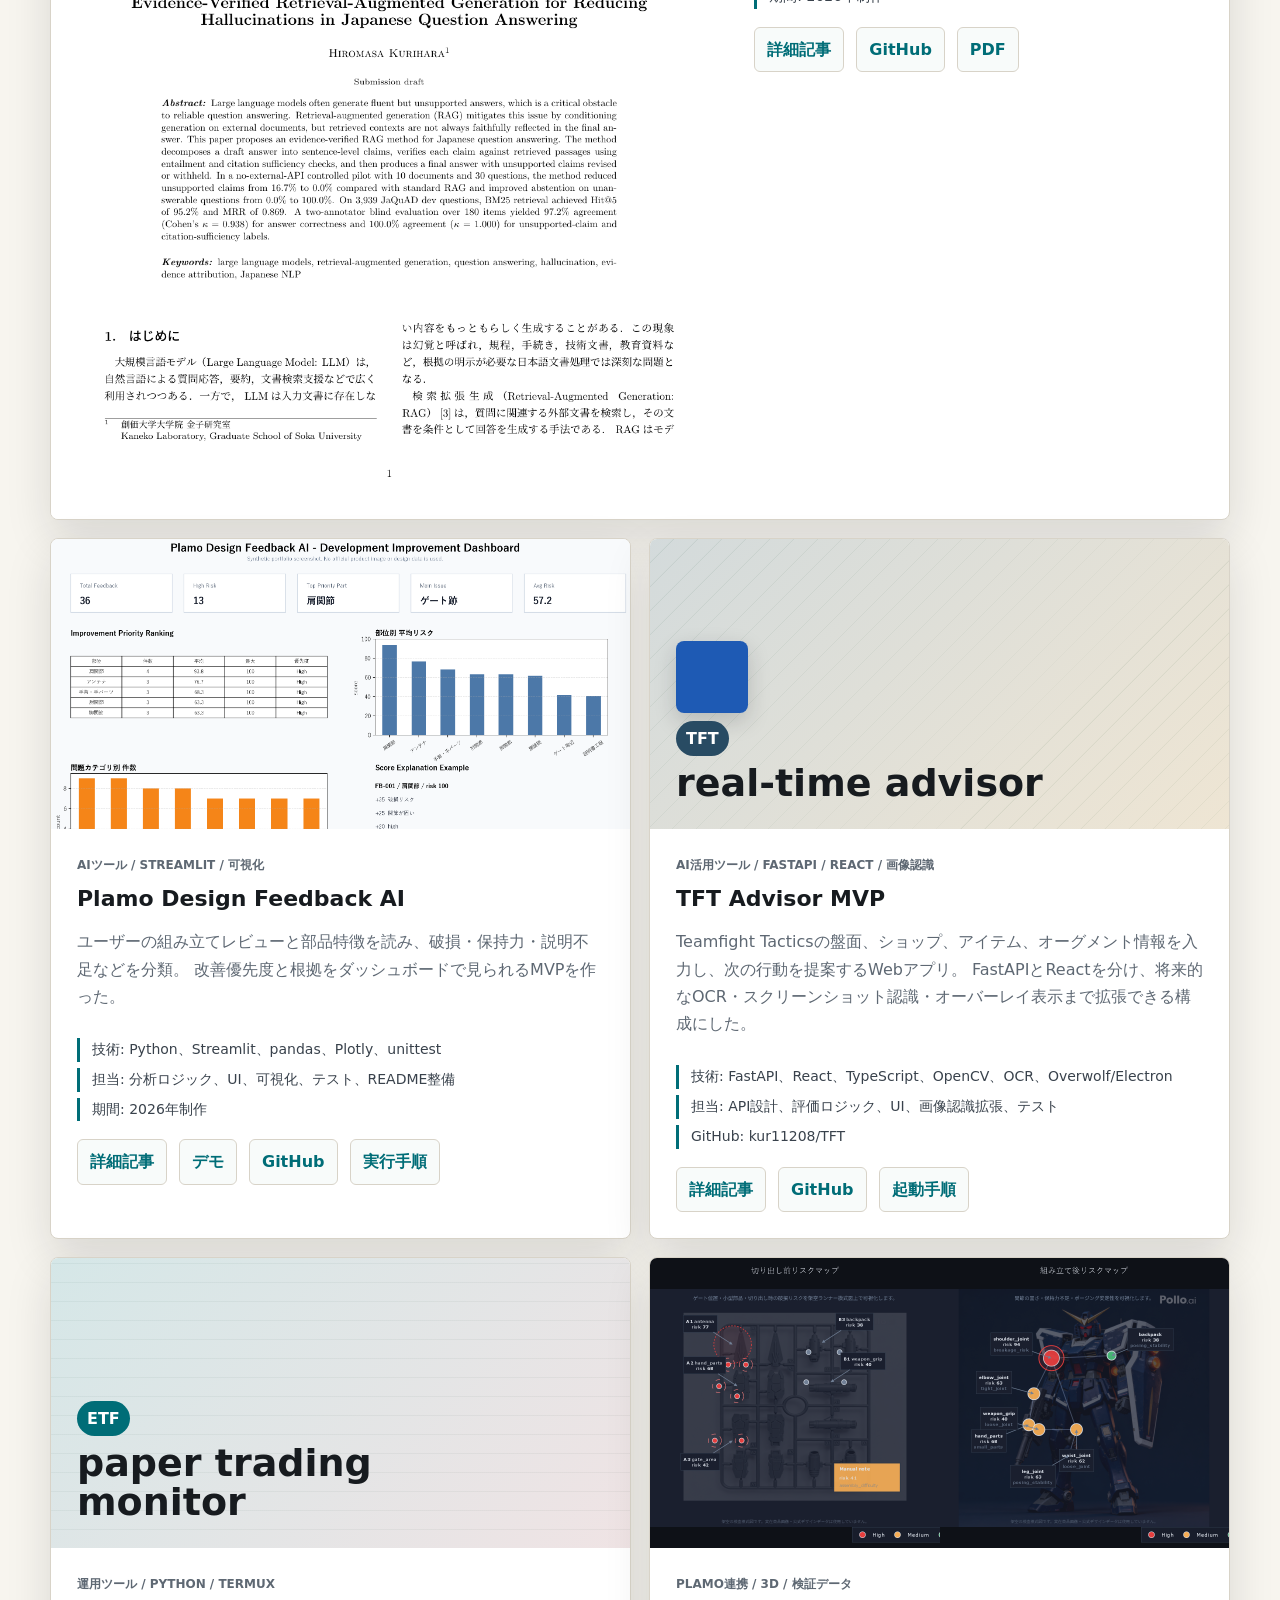
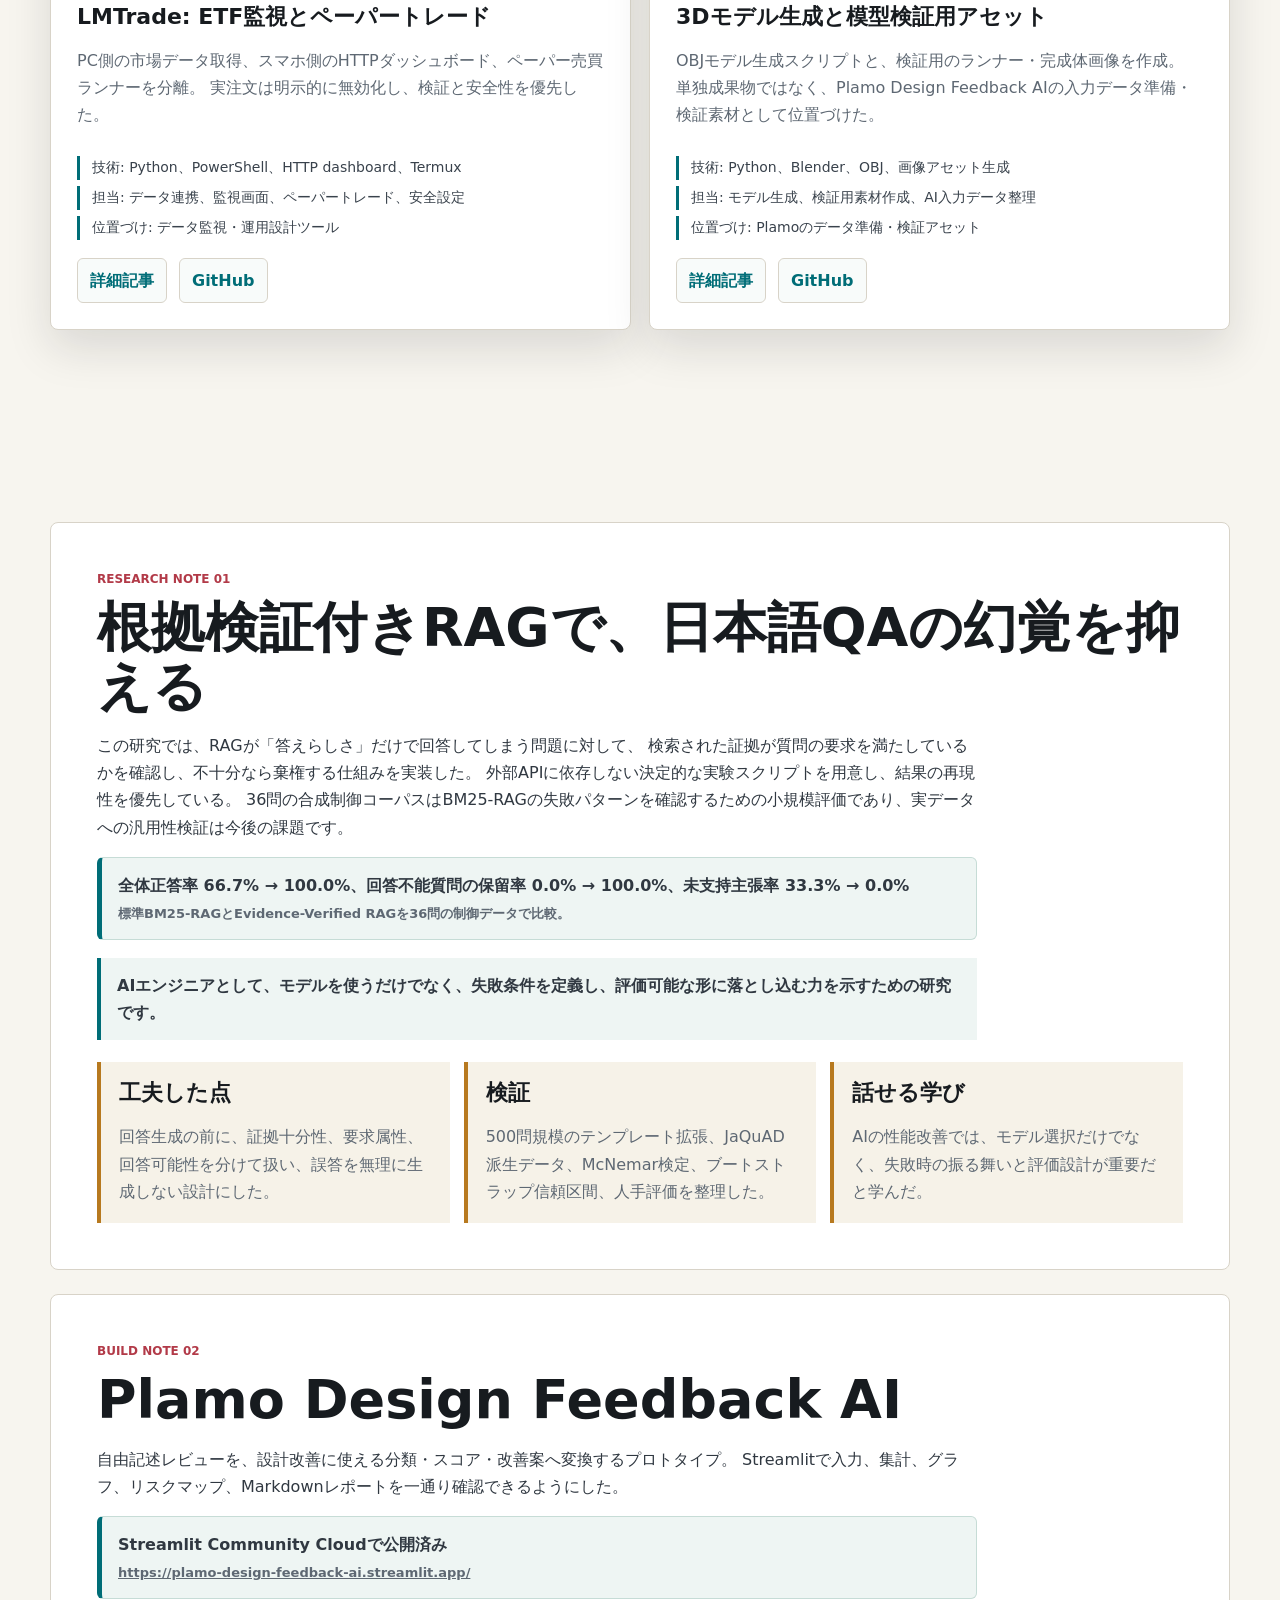
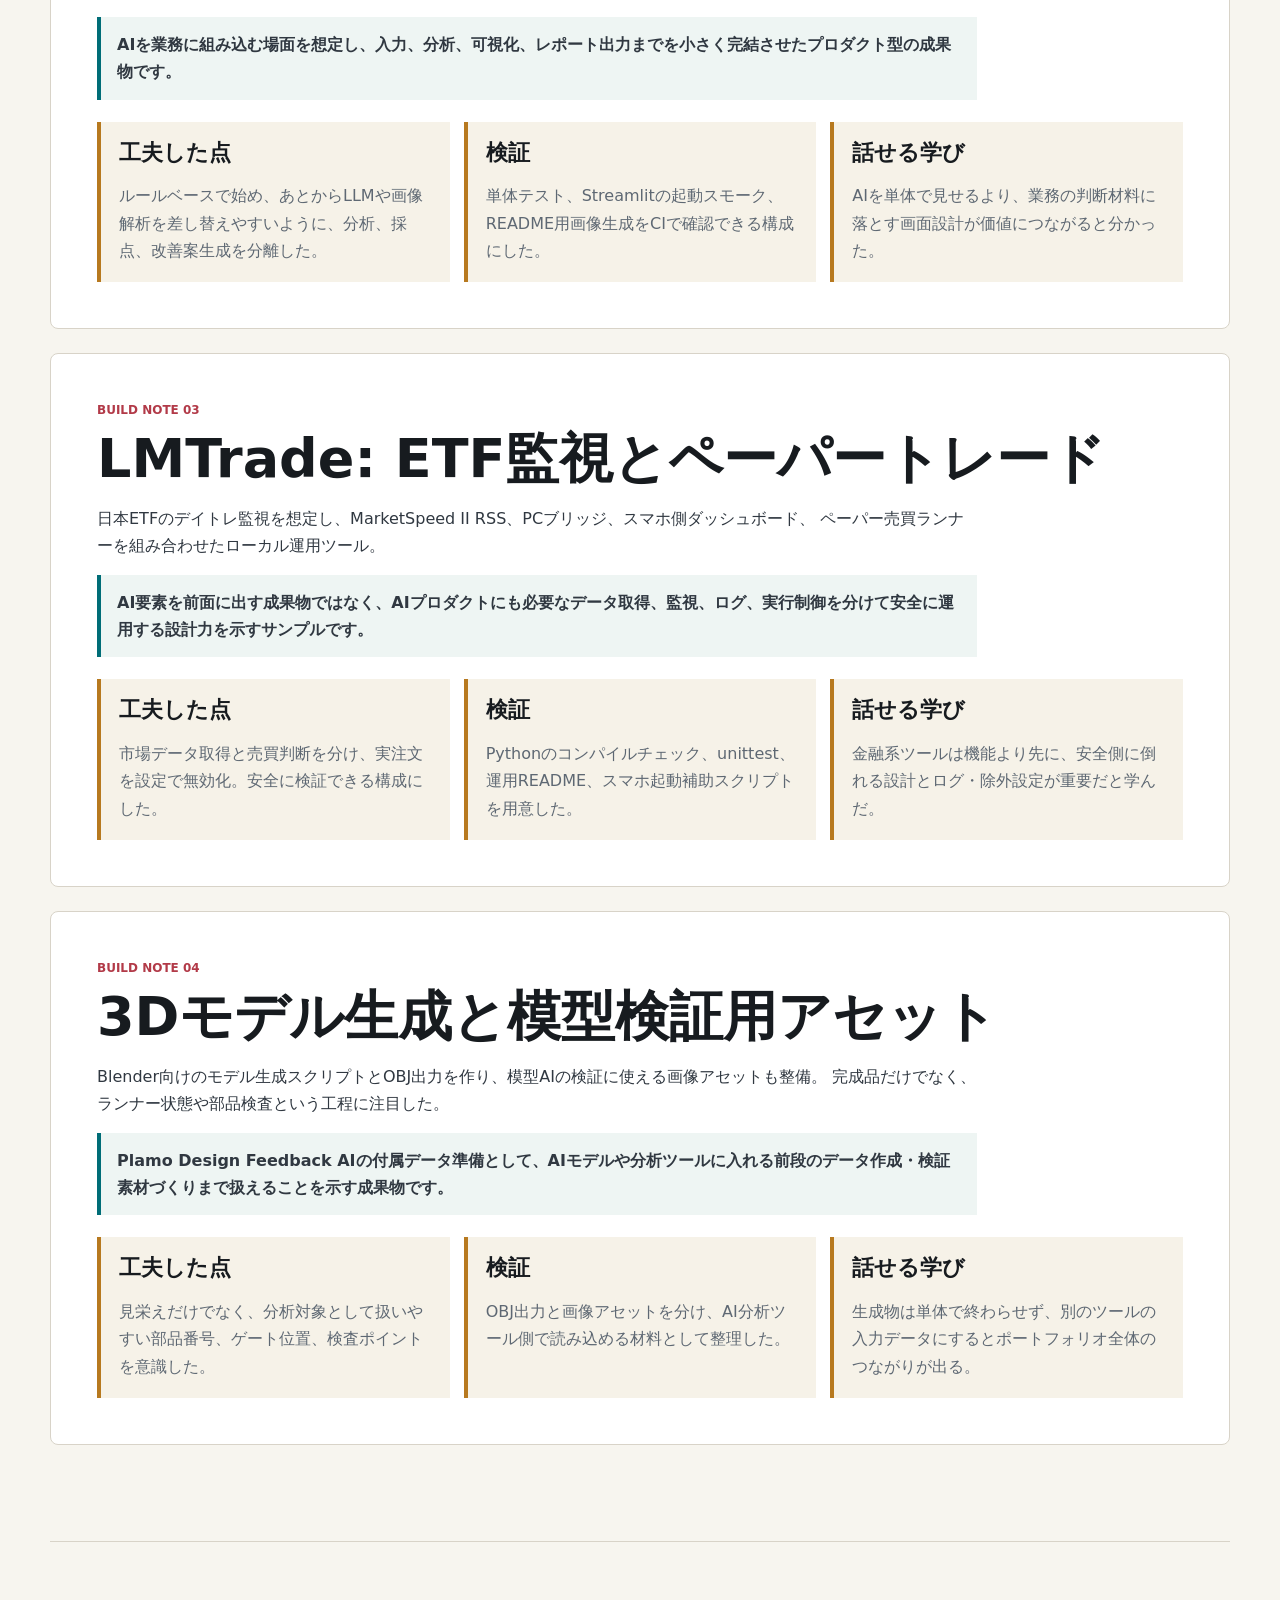
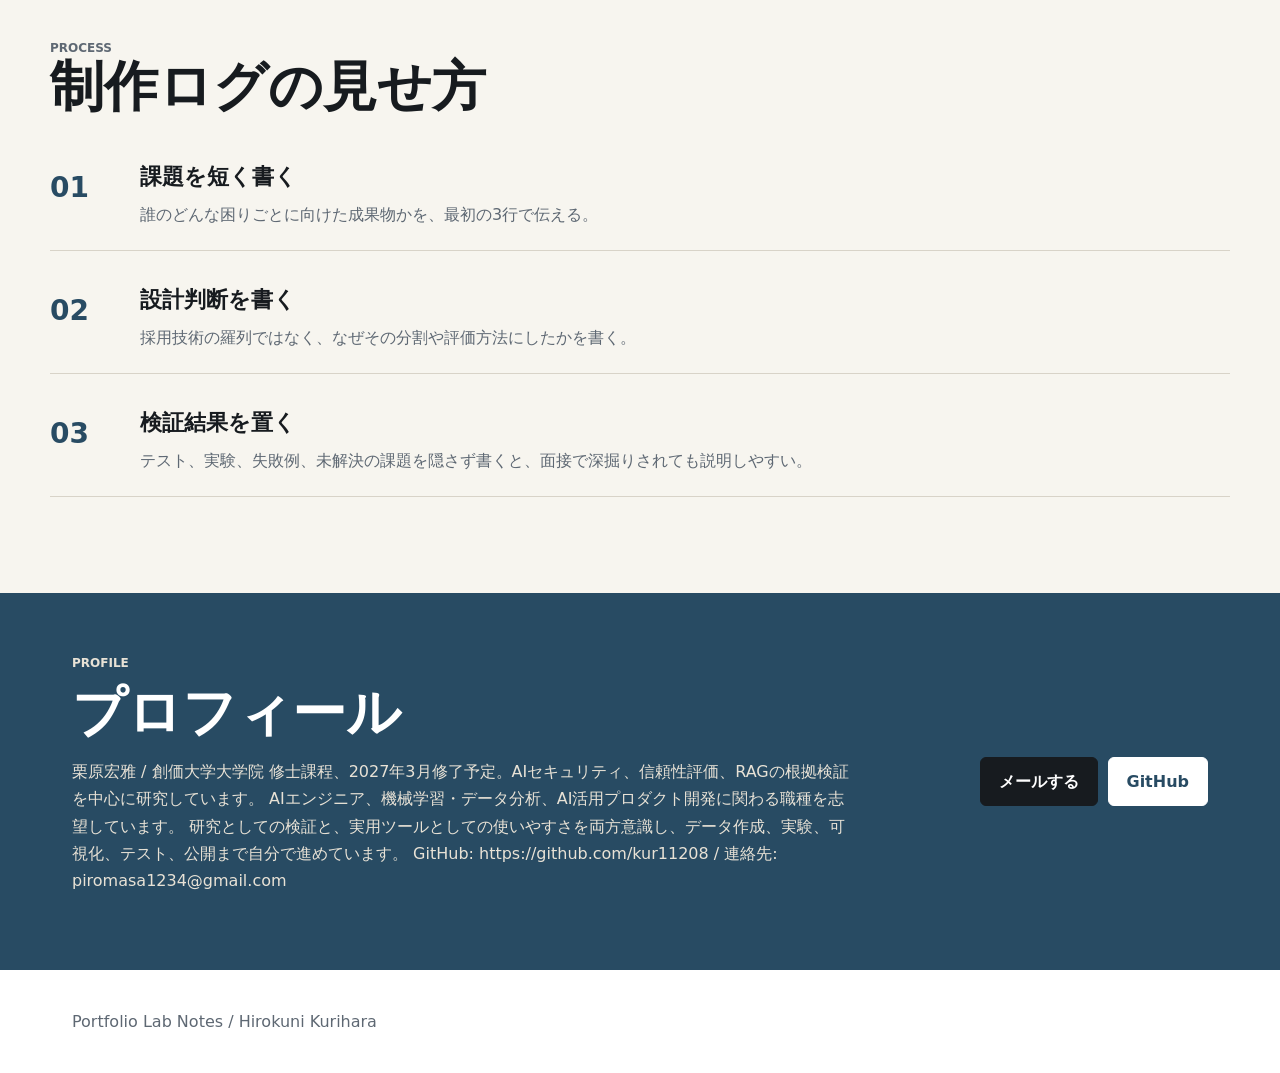
==== commit 30fdab6e: "Add TFT local run instructions" ====
--- a/index.html
+++ b/index.html
@@ -141,6 +141,7 @@
               <div class="project-links">
                 <a href="posts/tft-advisor.html">詳細記事</a>
                 <a href="https://github.com/kur11208/TFT" target="_blank" rel="noreferrer">GitHub</a>
+                <a href="https://github.com/kur11208/TFT#セットアップ" target="_blank" rel="noreferrer">起動手順</a>
               </div>
             </div>
           </article>
--- a/styles.css
+++ b/styles.css
@@ -129,6 +129,19 @@
 h3,
 p {
   overflow-wrap: anywhere;
+}
+
+pre {
+  overflow-x: auto;
+  padding: 16px;
+  background: #171b1f;
+  color: #f7f5ef;
+  border-radius: 6px;
+}
+
+code {
+  font-family: "Cascadia Code", "Consolas", monospace;
+  font-size: 0.92em;
 }
 
 h1 {
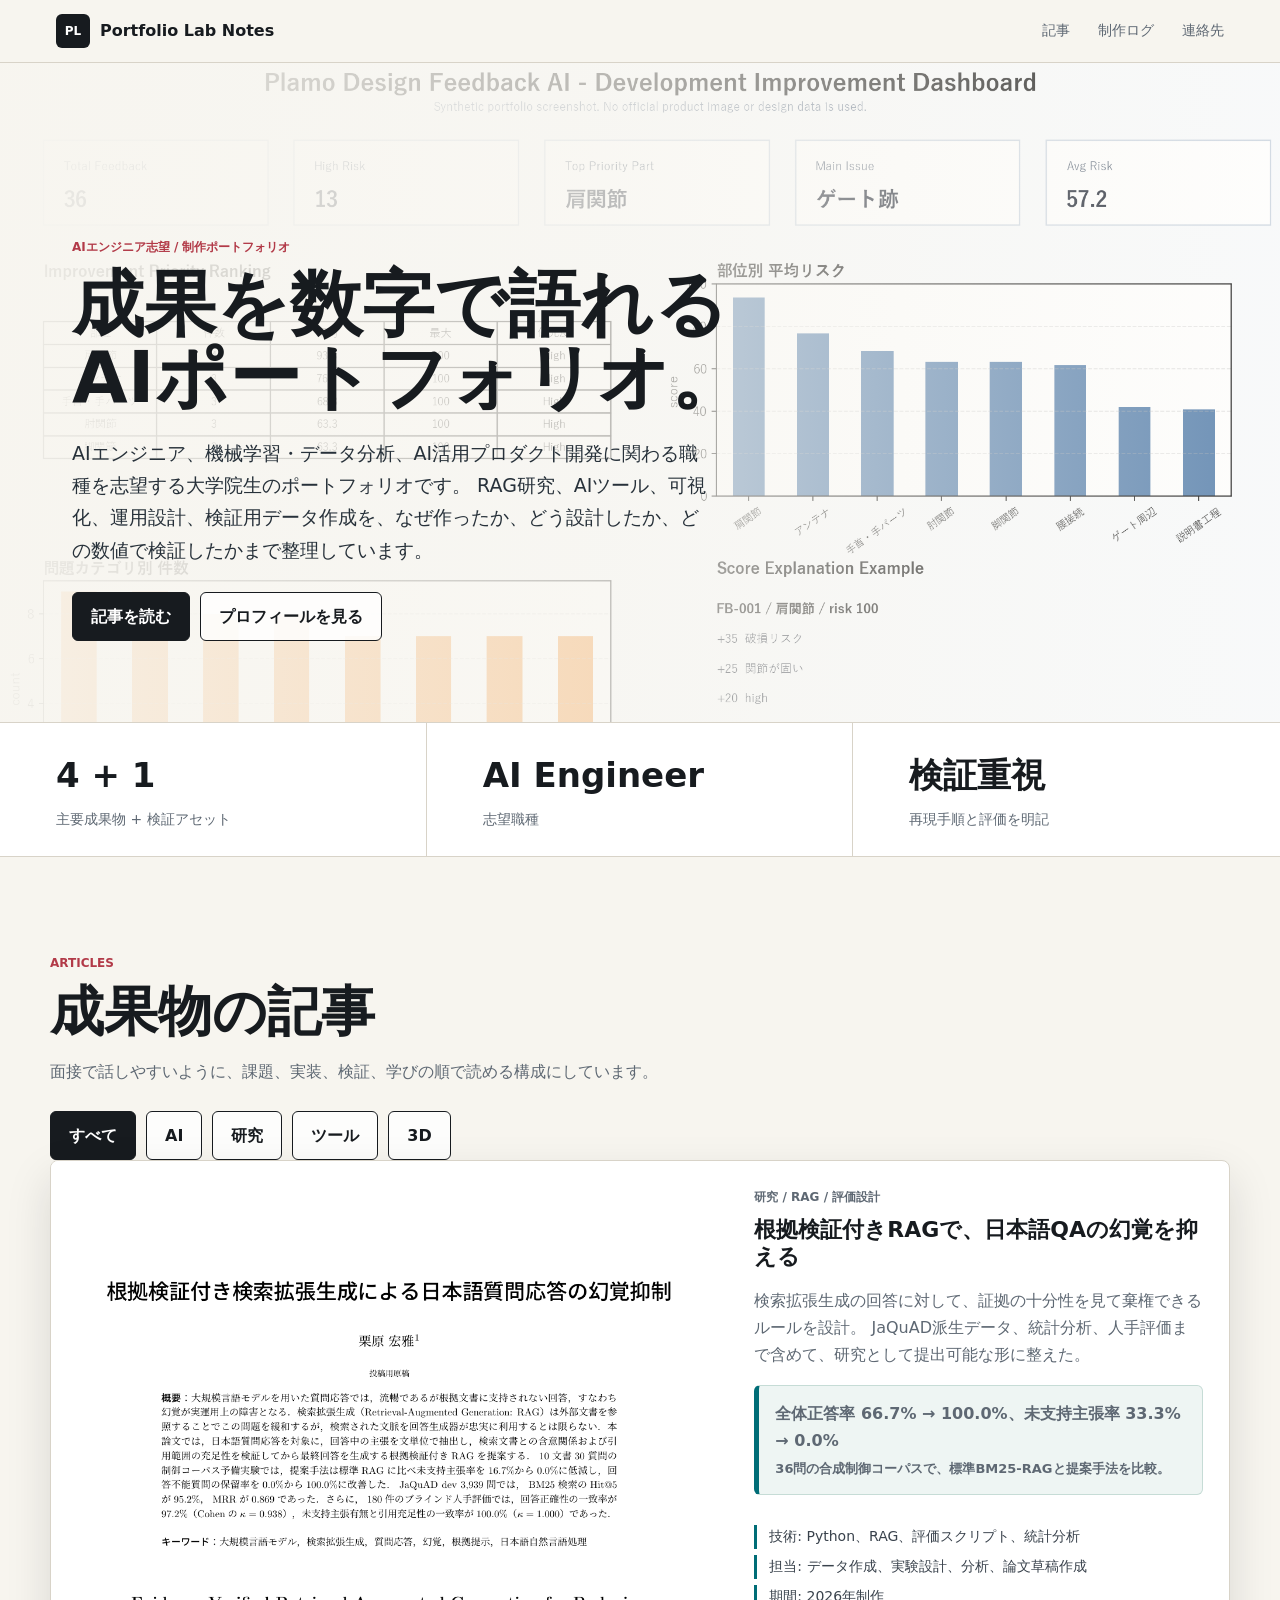
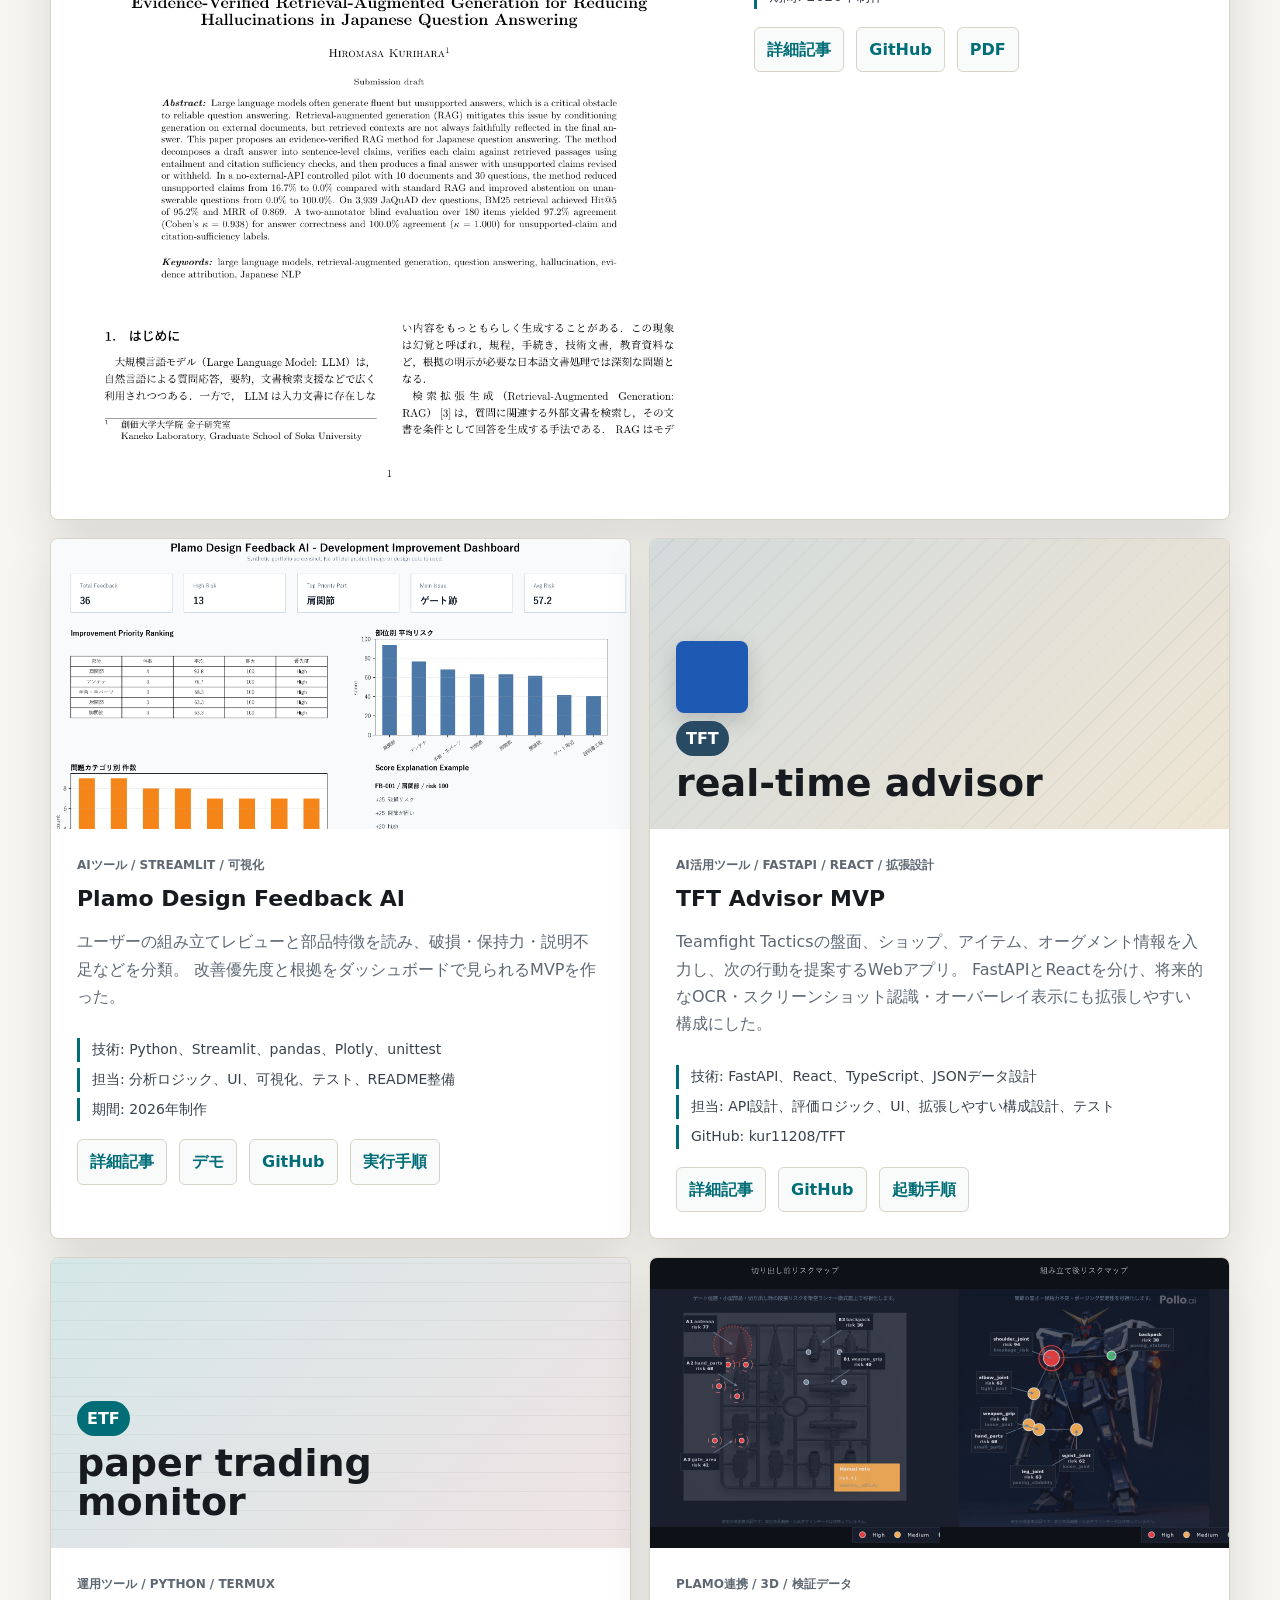
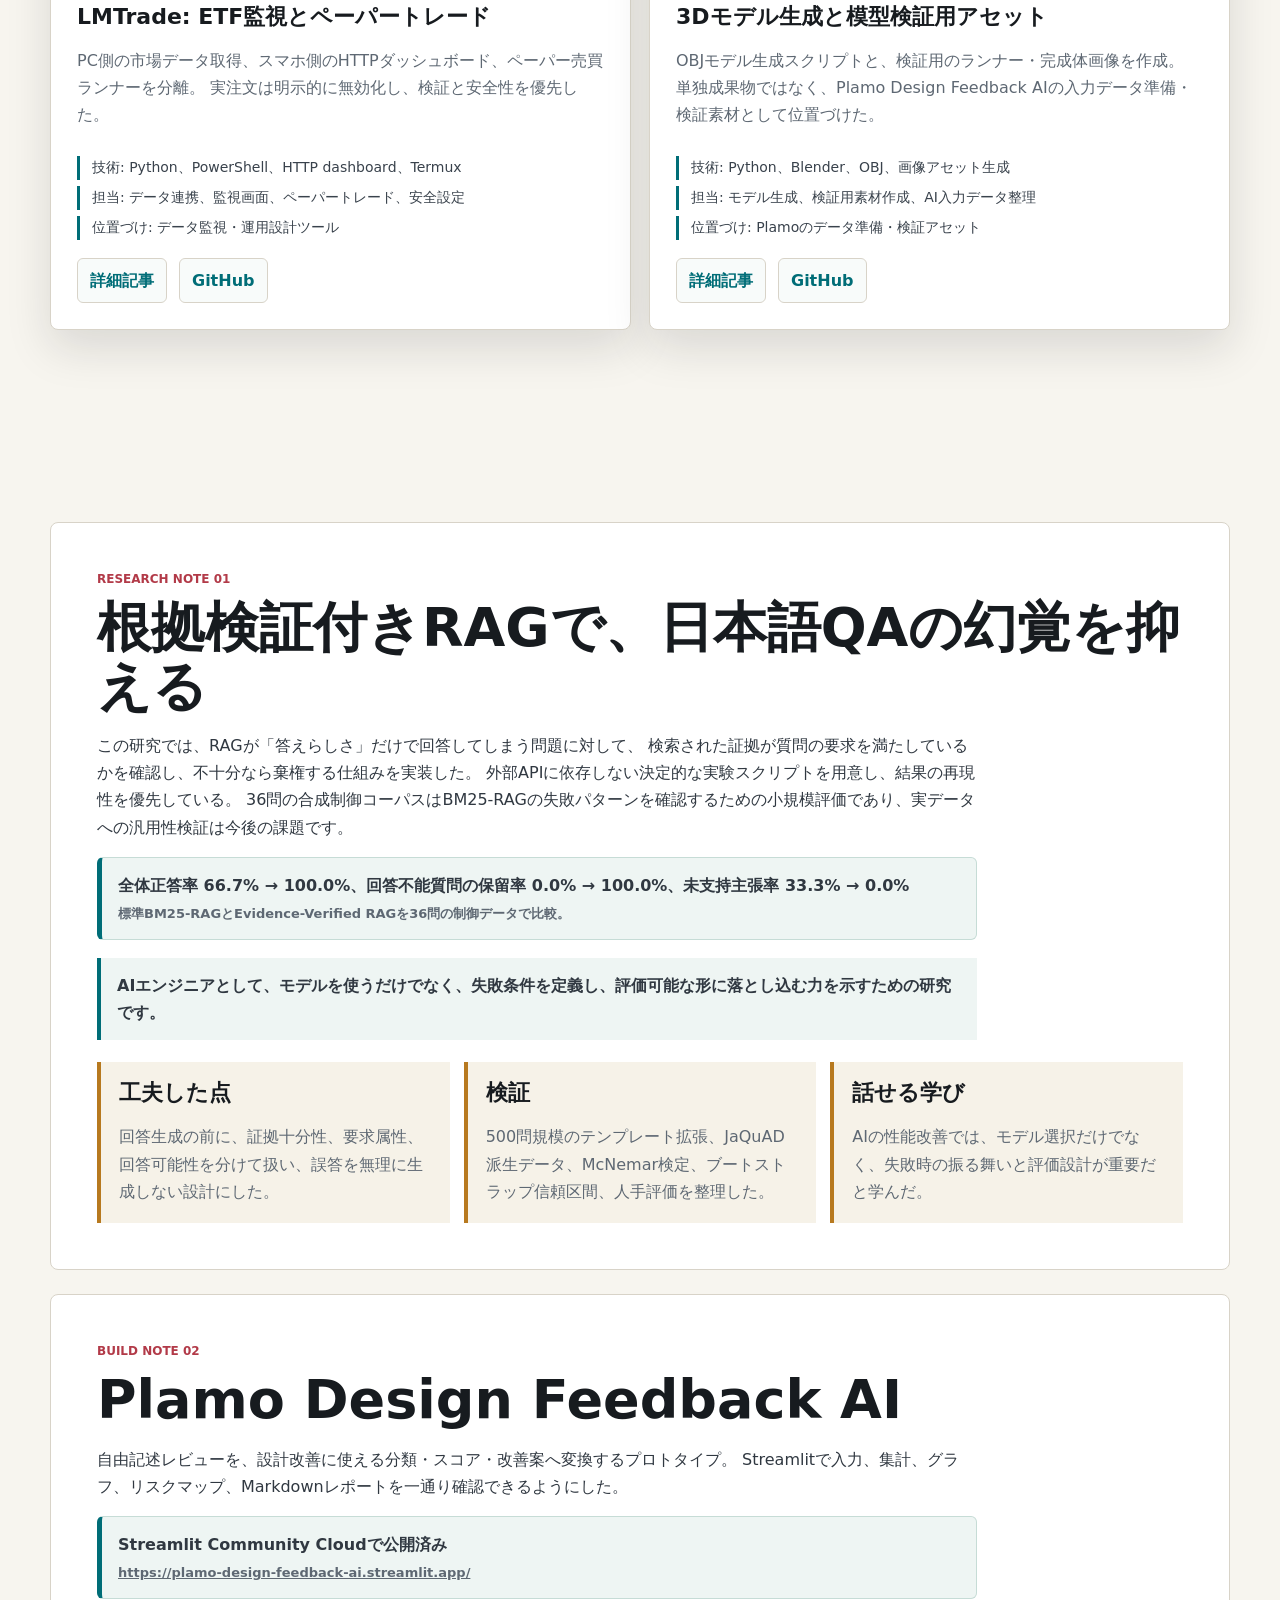
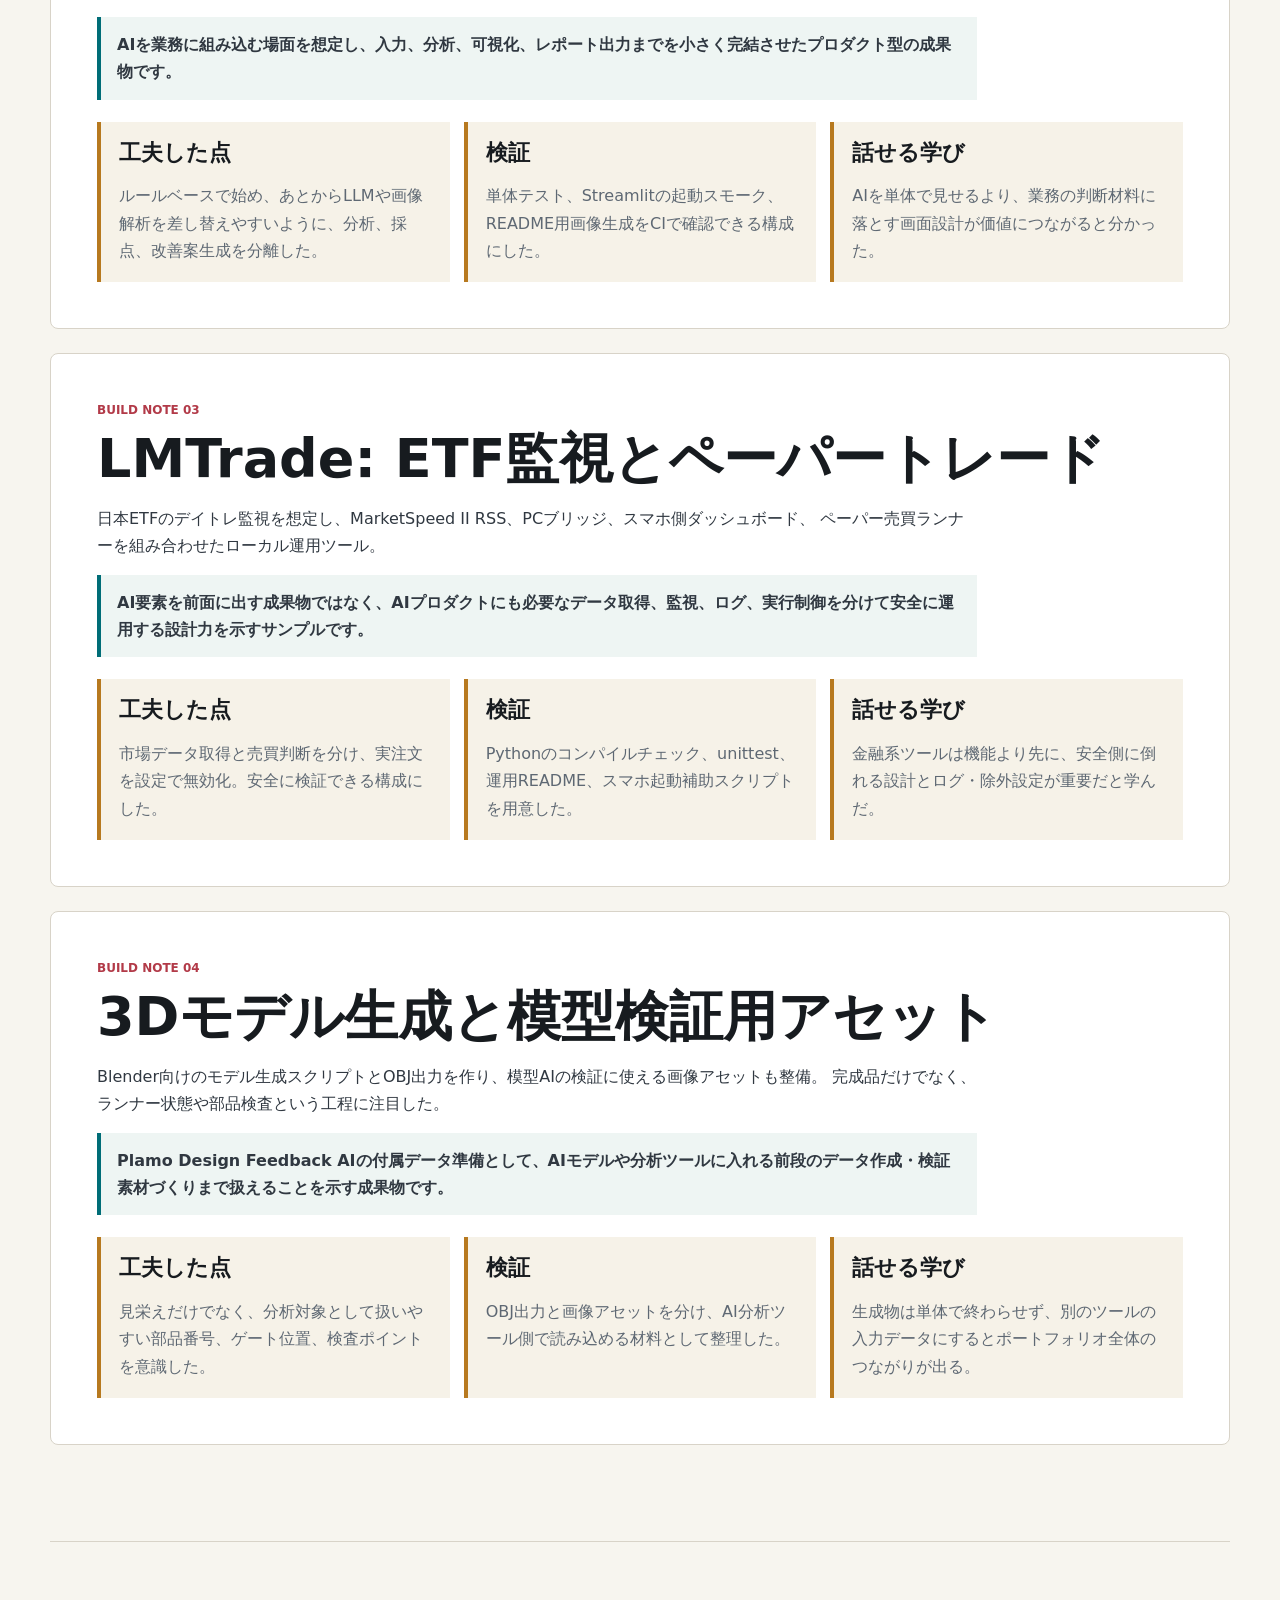
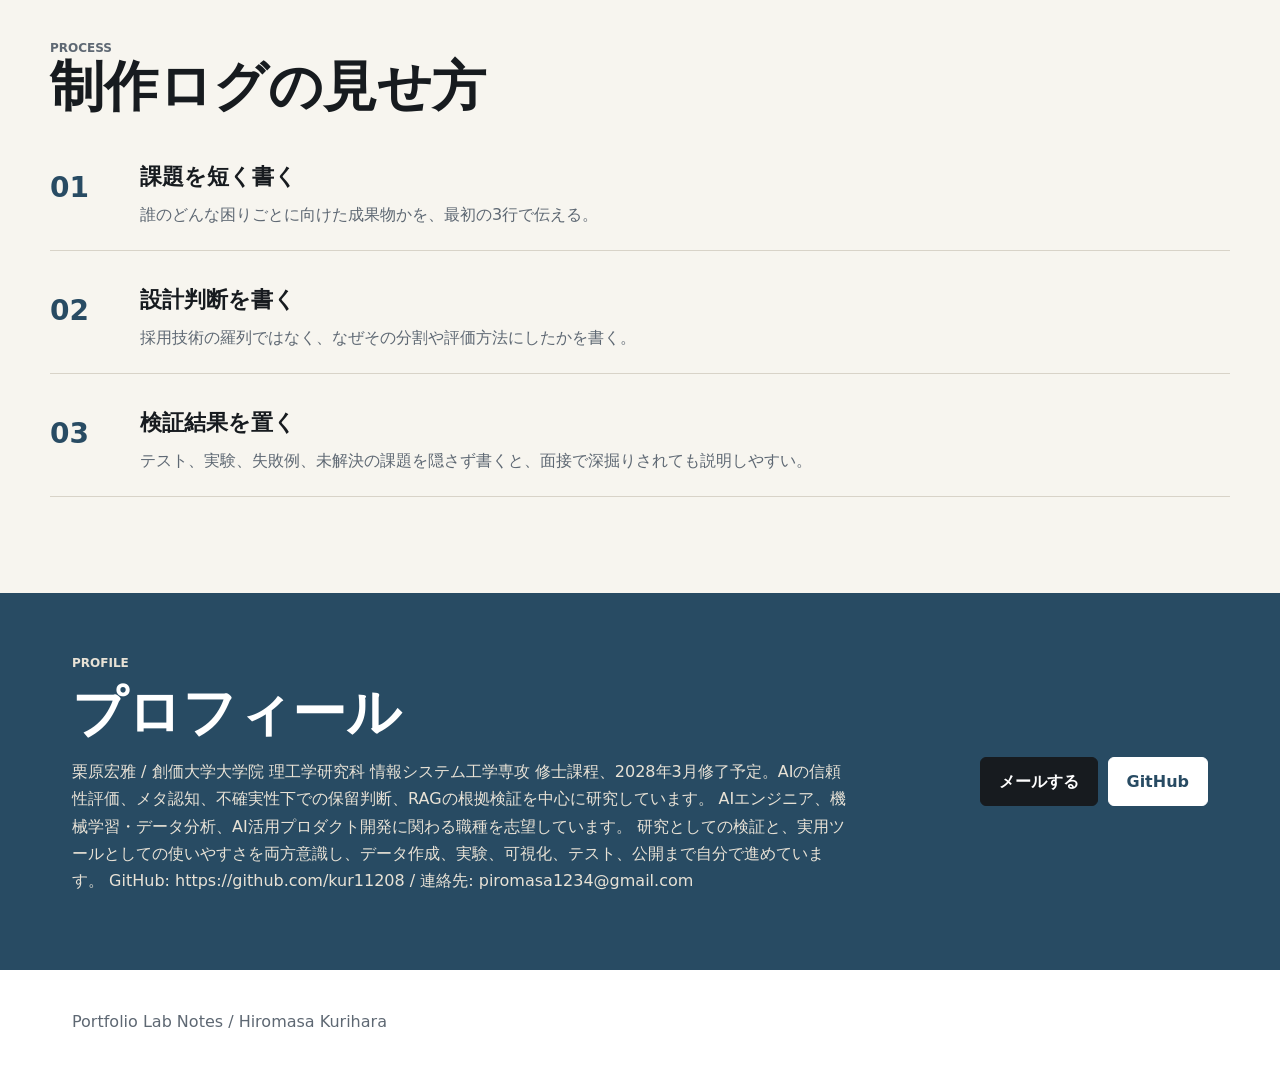
==== commit 8340b1f9: "Update portfolio profile and project descriptions" ====
--- a/index.html
+++ b/index.html
@@ -41,18 +41,9 @@
       </section>
 
       <section class="summary-band" aria-label="ポートフォリオ概要">
-        <div>
-          <strong>4 + 1</strong>
-          <span>主要成果物 + 検証アセット</span>
-        </div>
-        <div>
-          <strong>AI Engineer</strong>
-          <span>志望職種</span>
-        </div>
-        <div>
-          <strong>検証重視</strong>
-          <span>再現手順と評価を明記</span>
-        </div>
+        <div><strong>4 + 1</strong><span>主要成果物 + 検証アセット</span></div>
+        <div><strong>AI Engineer</strong><span>志望職種</span></div>
+        <div><strong>検証重視</strong><span>再現手順と評価を明記</span></div>
       </section>
 
       <section class="section" id="articles" aria-labelledby="articles-title">
@@ -127,15 +118,15 @@
               <b>real-time advisor</b>
             </div>
             <div class="post-content">
-              <p class="post-meta">AI活用ツール / FastAPI / React / 画像認識</p>
+              <p class="post-meta">AI活用ツール / FastAPI / React / 拡張設計</p>
               <h3>TFT Advisor MVP</h3>
               <p>
                 Teamfight Tacticsの盤面、ショップ、アイテム、オーグメント情報を入力し、次の行動を提案するWebアプリ。
-                FastAPIとReactを分け、将来的なOCR・スクリーンショット認識・オーバーレイ表示まで拡張できる構成にした。
-              </p>
-              <ul class="fact-list">
-                <li>技術: FastAPI、React、TypeScript、OpenCV、OCR、Overwolf/Electron</li>
-                <li>担当: API設計、評価ロジック、UI、画像認識拡張、テスト</li>
+                FastAPIとReactを分け、将来的なOCR・スクリーンショット認識・オーバーレイ表示にも拡張しやすい構成にした。
+              </p>
+              <ul class="fact-list">
+                <li>技術: FastAPI、React、TypeScript、JSONデータ設計</li>
+                <li>担当: API設計、評価ロジック、UI、拡張しやすい構成設計、テスト</li>
                 <li>GitHub: kur11208/TFT</li>
               </ul>
               <div class="project-links">
@@ -147,10 +138,7 @@
           </article>
 
           <article class="post-card" data-category="tool">
-            <div class="visual-panel trading" aria-hidden="true">
-              <span>ETF</span>
-              <b>paper trading monitor</b>
-            </div>
+            <div class="visual-panel trading" aria-hidden="true"><span>ETF</span><b>paper trading monitor</b></div>
             <div class="post-content">
               <p class="post-meta">運用ツール / Python / Termux</p>
               <h3>LMTrade: ETF監視とペーパートレード</h3>
@@ -210,22 +198,11 @@
             全体正答率 66.7% → 100.0%、回答不能質問の保留率 0.0% → 100.0%、未支持主張率 33.3% → 0.0%
             <span>標準BM25-RAGとEvidence-Verified RAGを36問の制御データで比較。</span>
           </p>
-          <p class="career-note">
-            AIエンジニアとして、モデルを使うだけでなく、失敗条件を定義し、評価可能な形に落とし込む力を示すための研究です。
-          </p>
-          <div class="detail-grid">
-            <div>
-              <h3>工夫した点</h3>
-              <p>回答生成の前に、証拠十分性、要求属性、回答可能性を分けて扱い、誤答を無理に生成しない設計にした。</p>
-            </div>
-            <div>
-              <h3>検証</h3>
-              <p>500問規模のテンプレート拡張、JaQuAD派生データ、McNemar検定、ブートストラップ信頼区間、人手評価を整理した。</p>
-            </div>
-            <div>
-              <h3>話せる学び</h3>
-              <p>AIの性能改善では、モデル選択だけでなく、失敗時の振る舞いと評価設計が重要だと学んだ。</p>
-            </div>
+          <p class="career-note">AIエンジニアとして、モデルを使うだけでなく、失敗条件を定義し、評価可能な形に落とし込む力を示すための研究です。</p>
+          <div class="detail-grid">
+            <div><h3>工夫した点</h3><p>回答生成の前に、証拠十分性、要求属性、回答可能性を分けて扱い、誤答を無理に生成しない設計にした。</p></div>
+            <div><h3>検証</h3><p>500問規模のテンプレート拡張、JaQuAD派生データ、McNemar検定、ブートストラップ信頼区間、人手評価を整理した。</p></div>
+            <div><h3>話せる学び</h3><p>AIの性能改善では、モデル選択だけでなく、失敗時の振る舞いと評価設計が重要だと学んだ。</p></div>
           </div>
         </article>
 
@@ -240,22 +217,11 @@
             Streamlit Community Cloudで公開済み
             <span><a href="https://plamo-design-feedback-ai.streamlit.app/" target="_blank" rel="noreferrer">https://plamo-design-feedback-ai.streamlit.app/</a></span>
           </p>
-          <p class="career-note">
-            AIを業務に組み込む場面を想定し、入力、分析、可視化、レポート出力までを小さく完結させたプロダクト型の成果物です。
-          </p>
-          <div class="detail-grid">
-            <div>
-              <h3>工夫した点</h3>
-              <p>ルールベースで始め、あとからLLMや画像解析を差し替えやすいように、分析、採点、改善案生成を分離した。</p>
-            </div>
-            <div>
-              <h3>検証</h3>
-              <p>単体テスト、Streamlitの起動スモーク、README用画像生成をCIで確認できる構成にした。</p>
-            </div>
-            <div>
-              <h3>話せる学び</h3>
-              <p>AIを単体で見せるより、業務の判断材料に落とす画面設計が価値につながると分かった。</p>
-            </div>
+          <p class="career-note">AIを業務に組み込む場面を想定し、入力、分析、可視化、レポート出力までを小さく完結させたプロダクト型の成果物です。</p>
+          <div class="detail-grid">
+            <div><h3>工夫した点</h3><p>ルールベースで始め、あとからLLMや画像解析を差し替えやすいように、分析、採点、改善案生成を分離した。</p></div>
+            <div><h3>検証</h3><p>単体テスト、Streamlitの起動スモーク、README用画像生成をCIで確認できる構成にした。</p></div>
+            <div><h3>話せる学び</h3><p>AIを単体で見せるより、業務の判断材料に落とす画面設計が価値につながると分かった。</p></div>
           </div>
         </article>
 
@@ -266,22 +232,11 @@
             日本ETFのデイトレ監視を想定し、MarketSpeed II RSS、PCブリッジ、スマホ側ダッシュボード、
             ペーパー売買ランナーを組み合わせたローカル運用ツール。
           </p>
-          <p class="career-note">
-            AI要素を前面に出す成果物ではなく、AIプロダクトにも必要なデータ取得、監視、ログ、実行制御を分けて安全に運用する設計力を示すサンプルです。
-          </p>
-          <div class="detail-grid">
-            <div>
-              <h3>工夫した点</h3>
-              <p>市場データ取得と売買判断を分け、実注文を設定で無効化。安全に検証できる構成にした。</p>
-            </div>
-            <div>
-              <h3>検証</h3>
-              <p>Pythonのコンパイルチェック、unittest、運用README、スマホ起動補助スクリプトを用意した。</p>
-            </div>
-            <div>
-              <h3>話せる学び</h3>
-              <p>金融系ツールは機能より先に、安全側に倒れる設計とログ・除外設定が重要だと学んだ。</p>
-            </div>
+          <p class="career-note">AI要素を前面に出す成果物ではなく、AIプロダクトにも必要なデータ取得、監視、ログ、実行制御を分けて安全に運用する設計力を示すサンプルです。</p>
+          <div class="detail-grid">
+            <div><h3>工夫した点</h3><p>市場データ取得と売買判断を分け、実注文を設定で無効化。安全に検証できる構成にした。</p></div>
+            <div><h3>検証</h3><p>Pythonのコンパイルチェック、unittest、運用README、スマホ起動補助スクリプトを用意した。</p></div>
+            <div><h3>話せる学び</h3><p>金融系ツールは機能より先に、安全側に倒れる設計とログ・除外設定が重要だと学んだ。</p></div>
           </div>
         </article>
 
@@ -292,22 +247,11 @@
             Blender向けのモデル生成スクリプトとOBJ出力を作り、模型AIの検証に使える画像アセットも整備。
             完成品だけでなく、ランナー状態や部品検査という工程に注目した。
           </p>
-          <p class="career-note">
-            Plamo Design Feedback AIの付属データ準備として、AIモデルや分析ツールに入れる前段のデータ作成・検証素材づくりまで扱えることを示す成果物です。
-          </p>
-          <div class="detail-grid">
-            <div>
-              <h3>工夫した点</h3>
-              <p>見栄えだけでなく、分析対象として扱いやすい部品番号、ゲート位置、検査ポイントを意識した。</p>
-            </div>
-            <div>
-              <h3>検証</h3>
-              <p>OBJ出力と画像アセットを分け、AI分析ツール側で読み込める材料として整理した。</p>
-            </div>
-            <div>
-              <h3>話せる学び</h3>
-              <p>生成物は単体で終わらせず、別のツールの入力データにするとポートフォリオ全体のつながりが出る。</p>
-            </div>
+          <p class="career-note">Plamo Design Feedback AIの付属データ準備として、AIモデルや分析ツールに入れる前段のデータ作成・検証素材づくりまで扱えることを示す成果物です。</p>
+          <div class="detail-grid">
+            <div><h3>工夫した点</h3><p>見栄えだけでなく、分析対象として扱いやすい部品番号、ゲート位置、検査ポイントを意識した。</p></div>
+            <div><h3>検証</h3><p>OBJ出力と画像アセットを分け、AI分析ツール側で読み込める材料として整理した。</p></div>
+            <div><h3>話せる学び</h3><p>生成物は単体で終わらせず、別のツールの入力データにするとポートフォリオ全体のつながりが出る。</p></div>
           </div>
         </article>
       </section>
@@ -318,27 +262,9 @@
           <h2 id="timeline-title">制作ログの見せ方</h2>
         </div>
         <ol>
-          <li>
-            <span>01</span>
-            <div>
-              <h3>課題を短く書く</h3>
-              <p>誰のどんな困りごとに向けた成果物かを、最初の3行で伝える。</p>
-            </div>
-          </li>
-          <li>
-            <span>02</span>
-            <div>
-              <h3>設計判断を書く</h3>
-              <p>採用技術の羅列ではなく、なぜその分割や評価方法にしたかを書く。</p>
-            </div>
-          </li>
-          <li>
-            <span>03</span>
-            <div>
-              <h3>検証結果を置く</h3>
-              <p>テスト、実験、失敗例、未解決の課題を隠さず書くと、面接で深掘りされても説明しやすい。</p>
-            </div>
-          </li>
+          <li><span>01</span><div><h3>課題を短く書く</h3><p>誰のどんな困りごとに向けた成果物かを、最初の3行で伝える。</p></div></li>
+          <li><span>02</span><div><h3>設計判断を書く</h3><p>採用技術の羅列ではなく、なぜその分割や評価方法にしたかを書く。</p></div></li>
+          <li><span>03</span><div><h3>検証結果を置く</h3><p>テスト、実験、失敗例、未解決の課題を隠さず書くと、面接で深掘りされても説明しやすい。</p></div></li>
         </ol>
       </section>
 
@@ -347,7 +273,7 @@
           <p class="eyebrow">Profile</p>
           <h2 id="contact-title">プロフィール</h2>
           <p>
-            栗原宏雅 / 創価大学大学院 修士課程、2027年3月修了予定。AIセキュリティ、信頼性評価、RAGの根拠検証を中心に研究しています。
+            栗原宏雅 / 創価大学大学院 理工学研究科 情報システム工学専攻 修士課程、2028年3月修了予定。AIの信頼性評価、メタ認知、不確実性下での保留判断、RAGの根拠検証を中心に研究しています。
             AIエンジニア、機械学習・データ分析、AI活用プロダクト開発に関わる職種を志望しています。
             研究としての検証と、実用ツールとしての使いやすさを両方意識し、データ作成、実験、可視化、テスト、公開まで自分で進めています。
             GitHub: https://github.com/kur11208 / 連絡先: piromasa1234@gmail.com
@@ -361,7 +287,7 @@
     </main>
 
     <footer>
-      <p>Portfolio Lab Notes / Hirokuni Kurihara</p>
+      <p>Portfolio Lab Notes / Hiromasa Kurihara</p>
     </footer>
 
     <script src="script.js"></script>
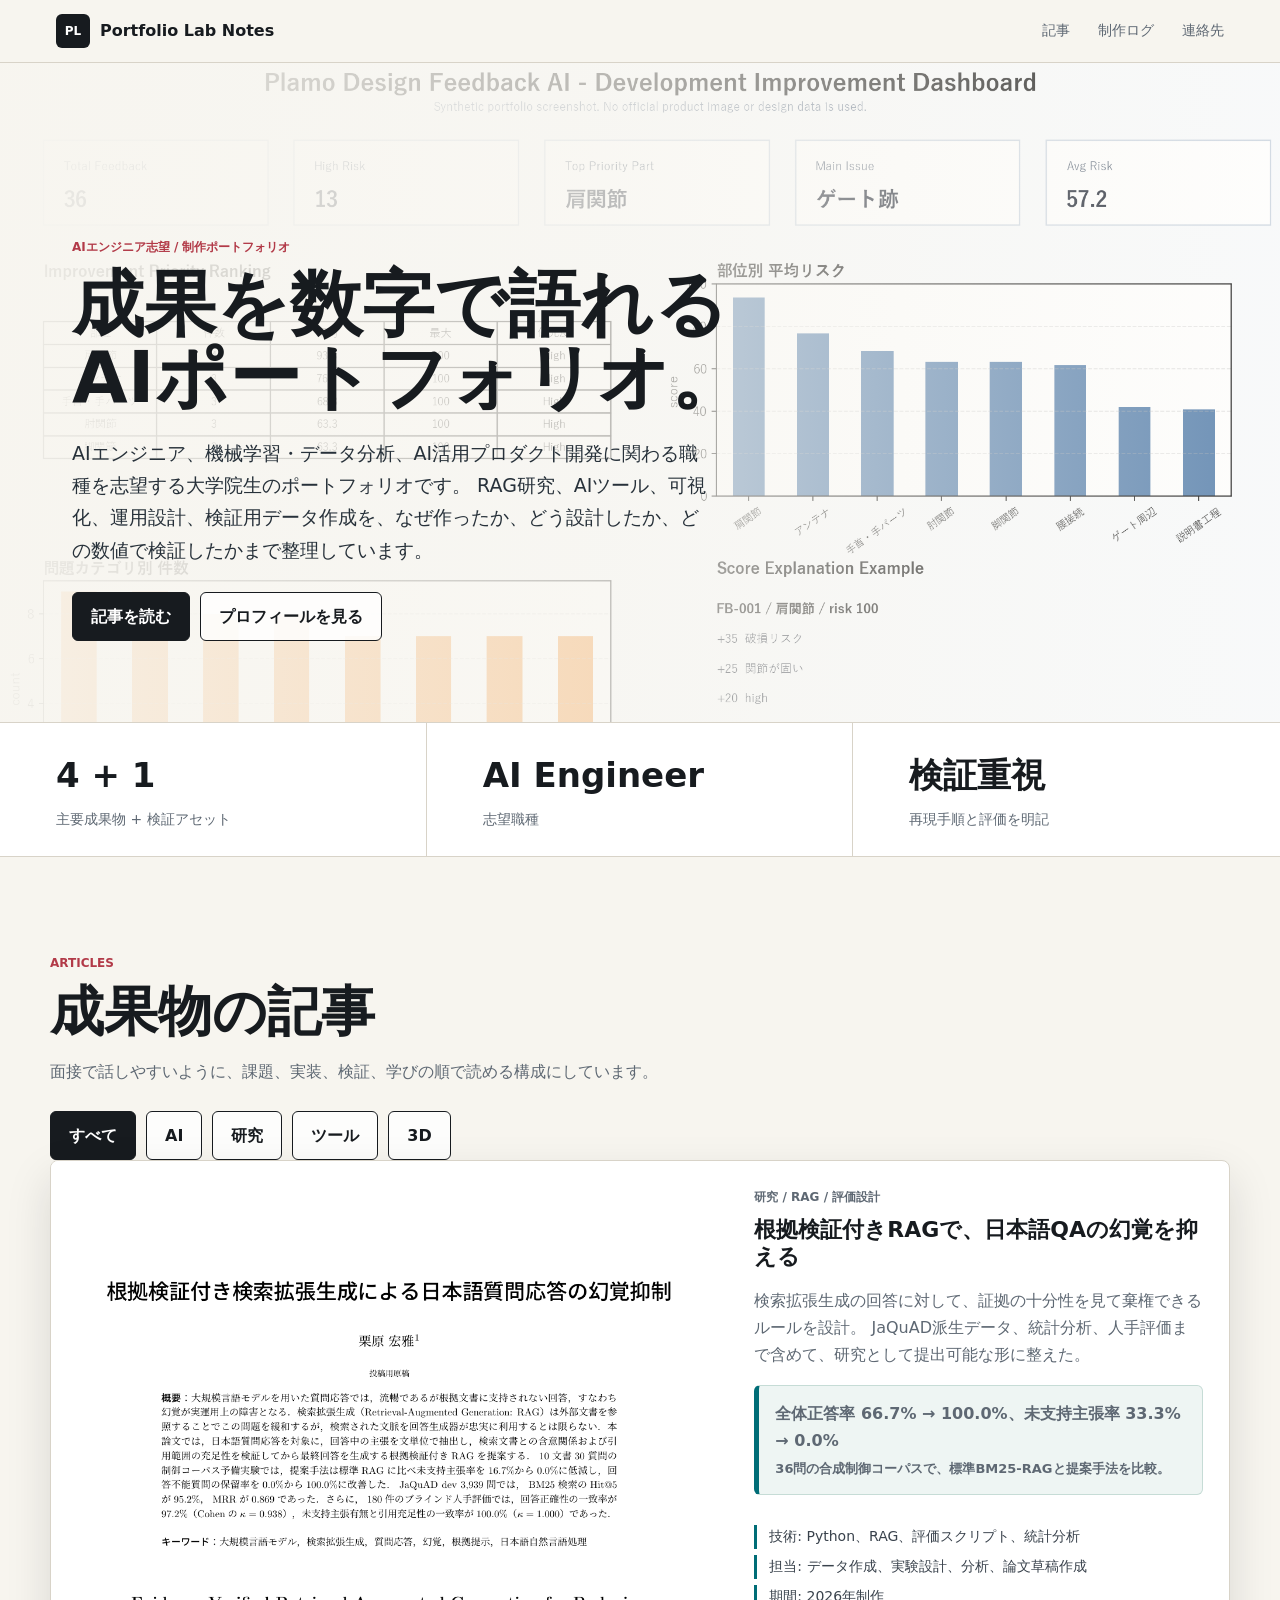
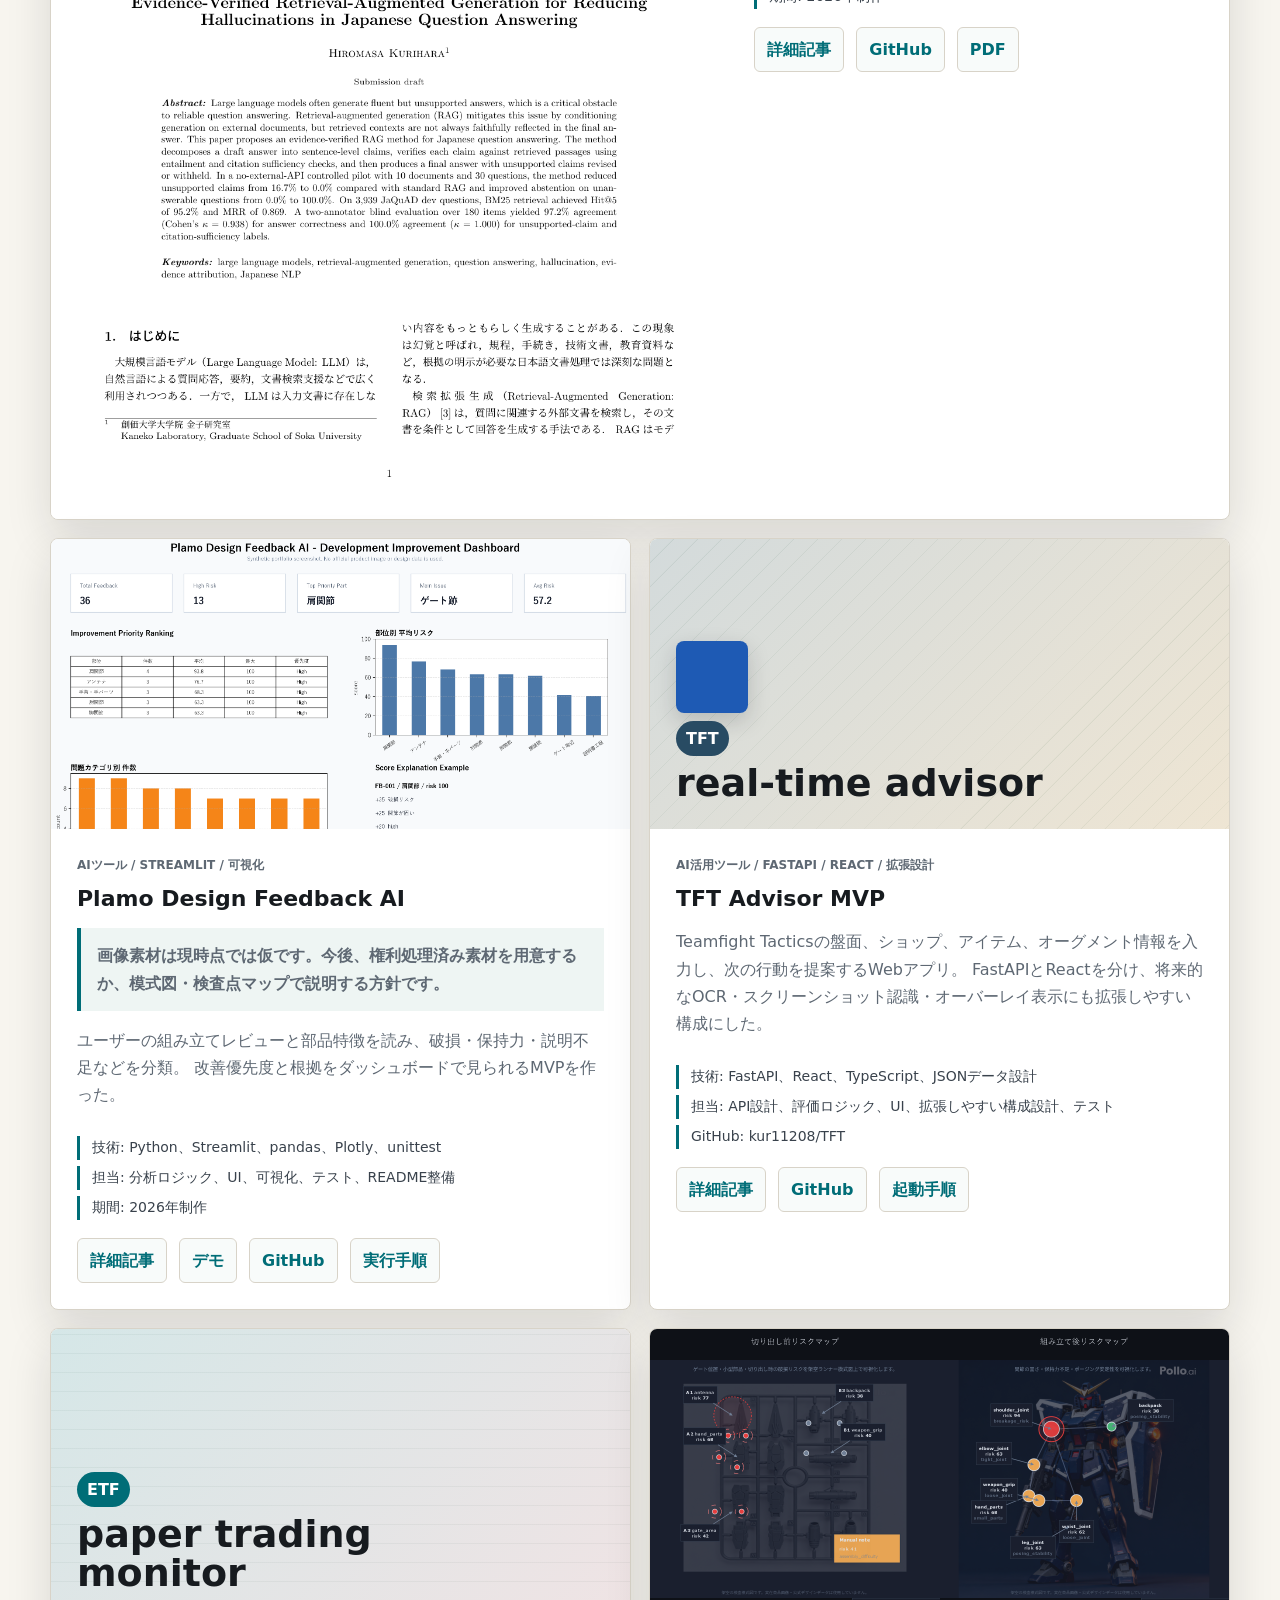
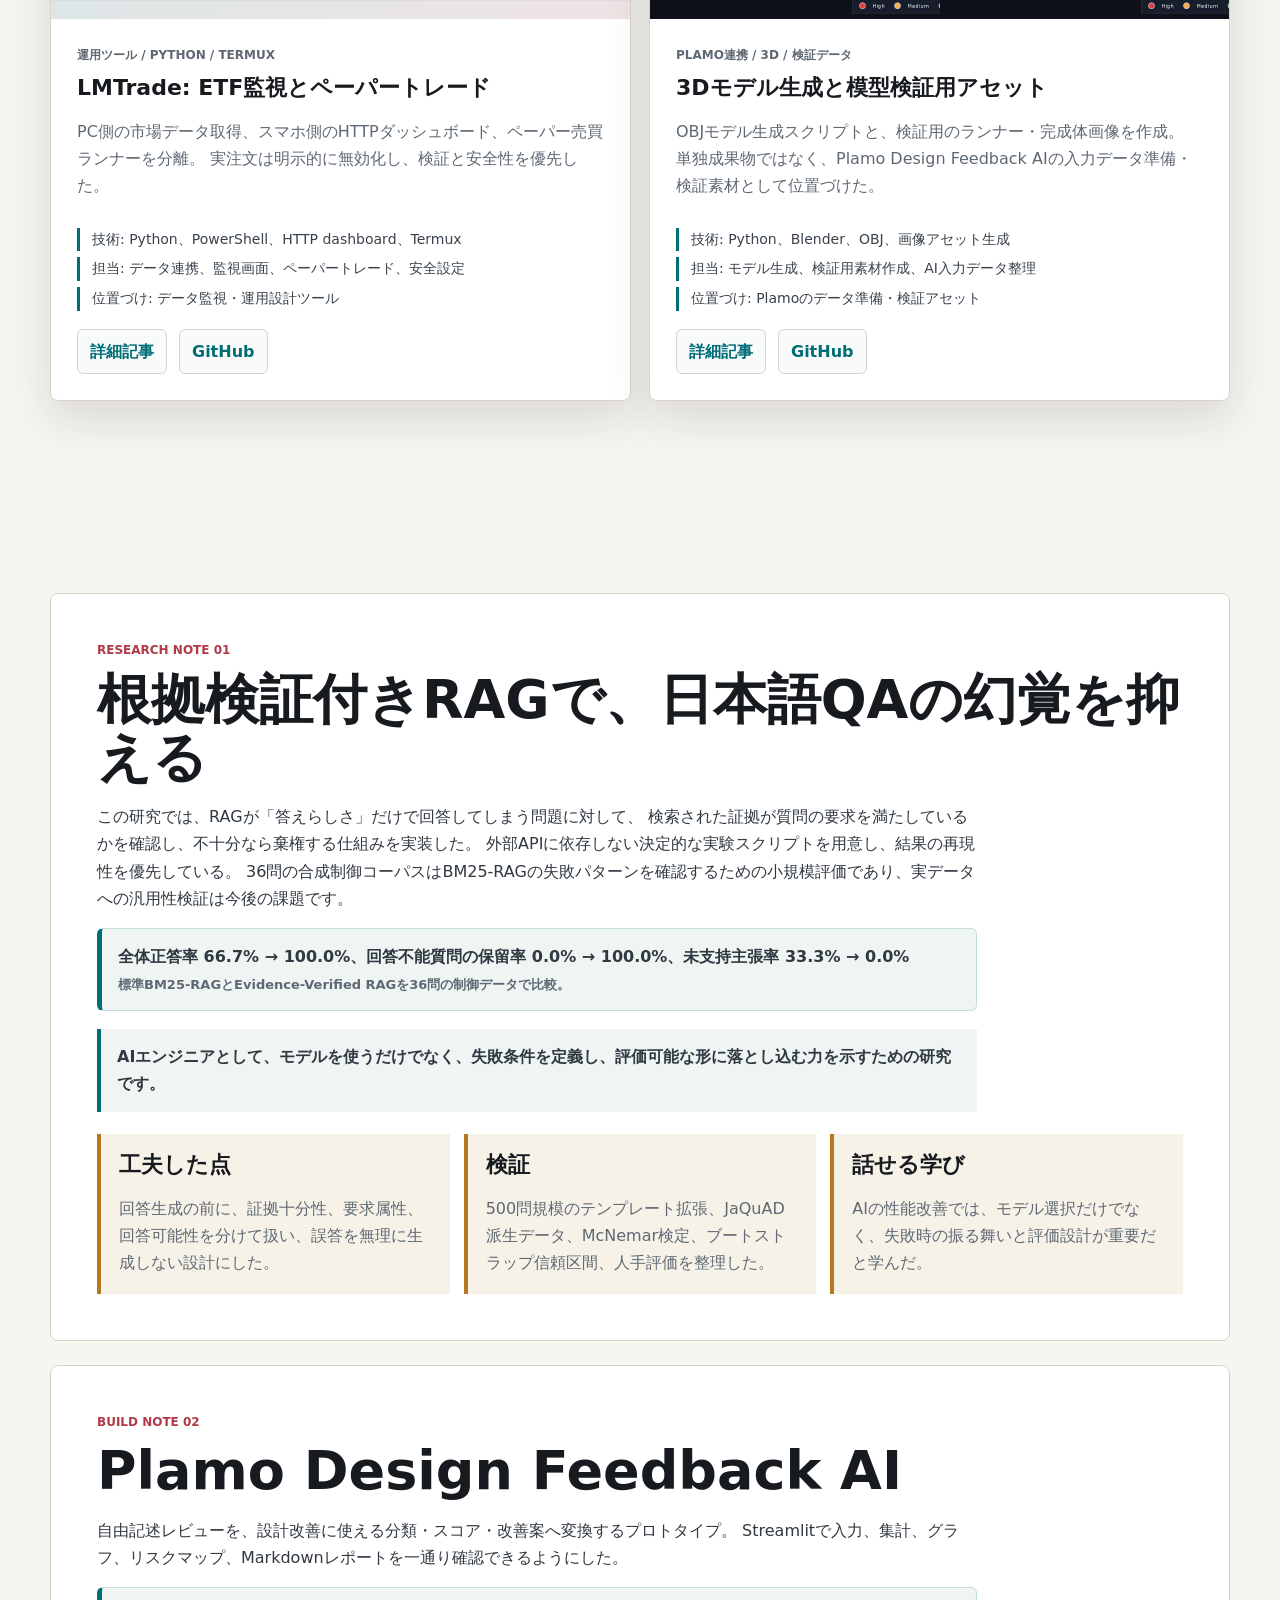
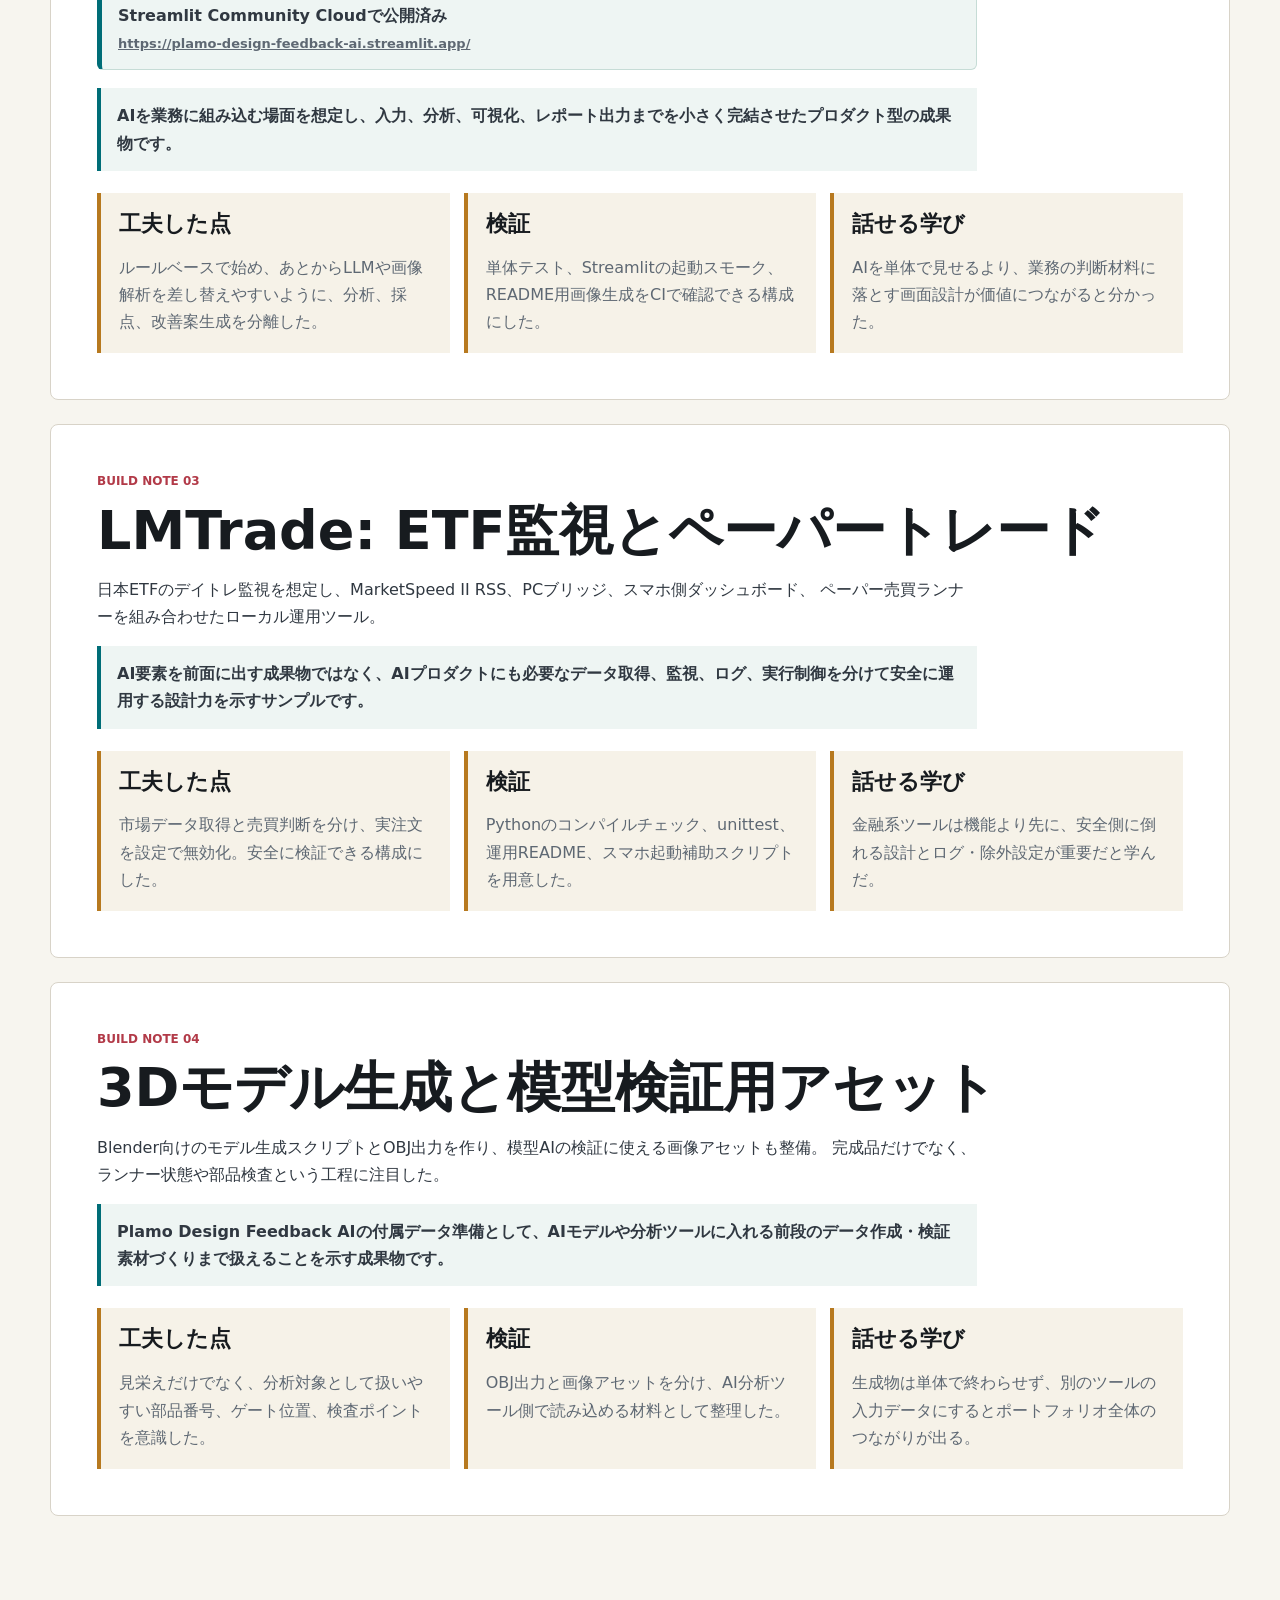
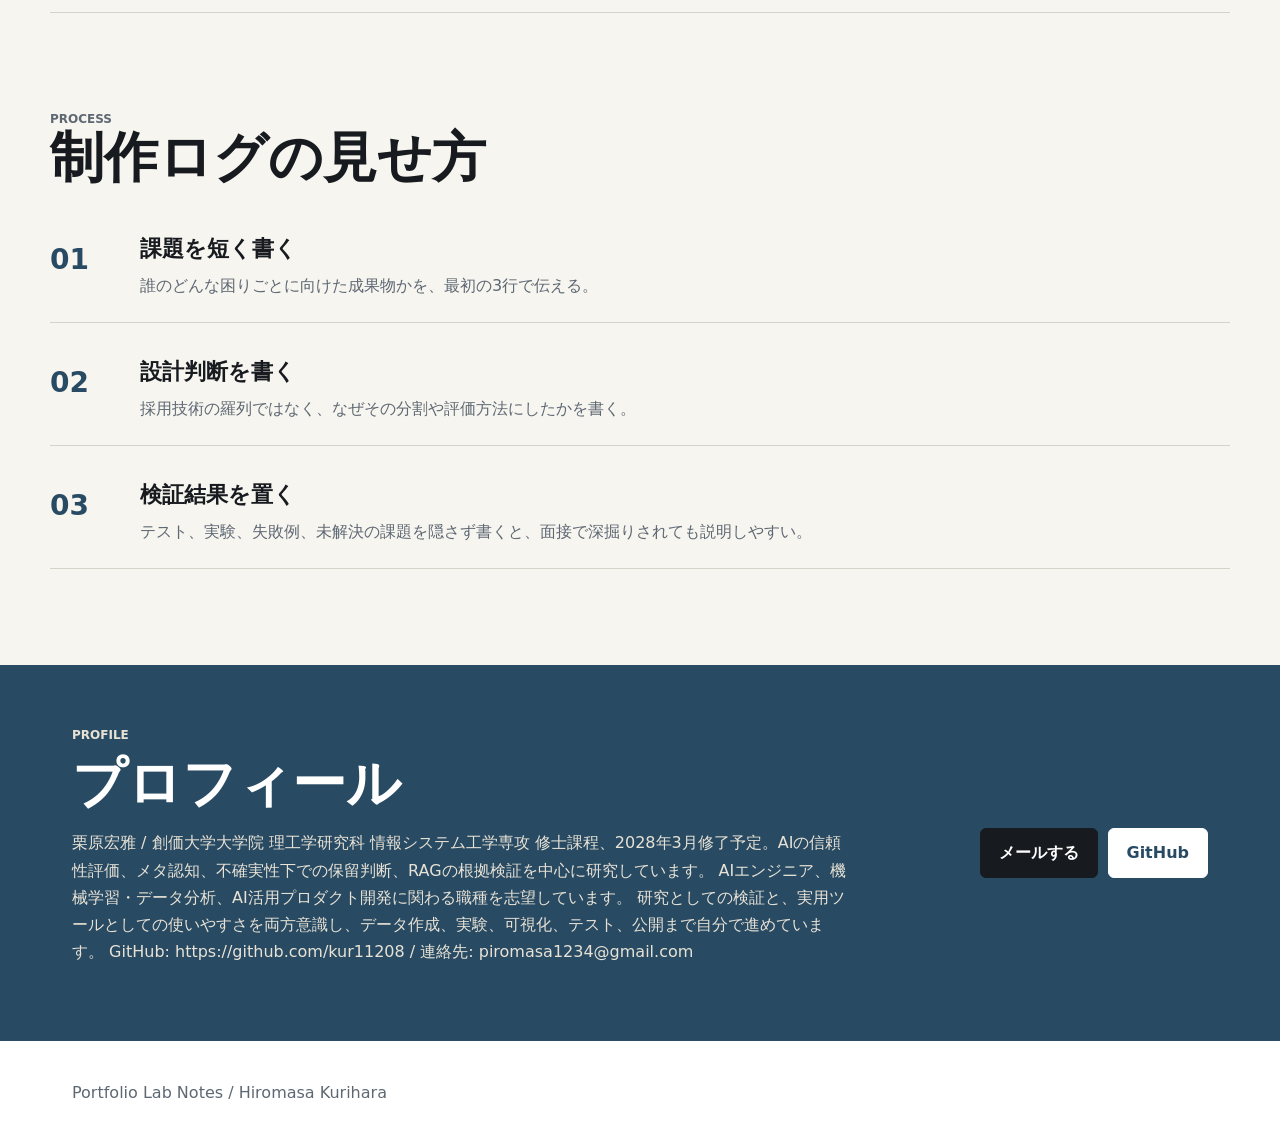
==== commit 69e41f52: "Clarify placeholder plamo images" ====
--- a/index.html
+++ b/index.html
@@ -93,6 +93,7 @@
             <div class="post-content">
               <p class="post-meta">AIツール / Streamlit / 可視化</p>
               <h3>Plamo Design Feedback AI</h3>
+              <p class="career-note">画像素材は現時点では仮です。今後、権利処理済み素材を用意するか、模式図・検査点マップで説明する方針です。</p>
               <p>
                 ユーザーの組み立てレビューと部品特徴を読み、破損・保持力・説明不足などを分類。
                 改善優先度と根拠をダッシュボードで見られるMVPを作った。
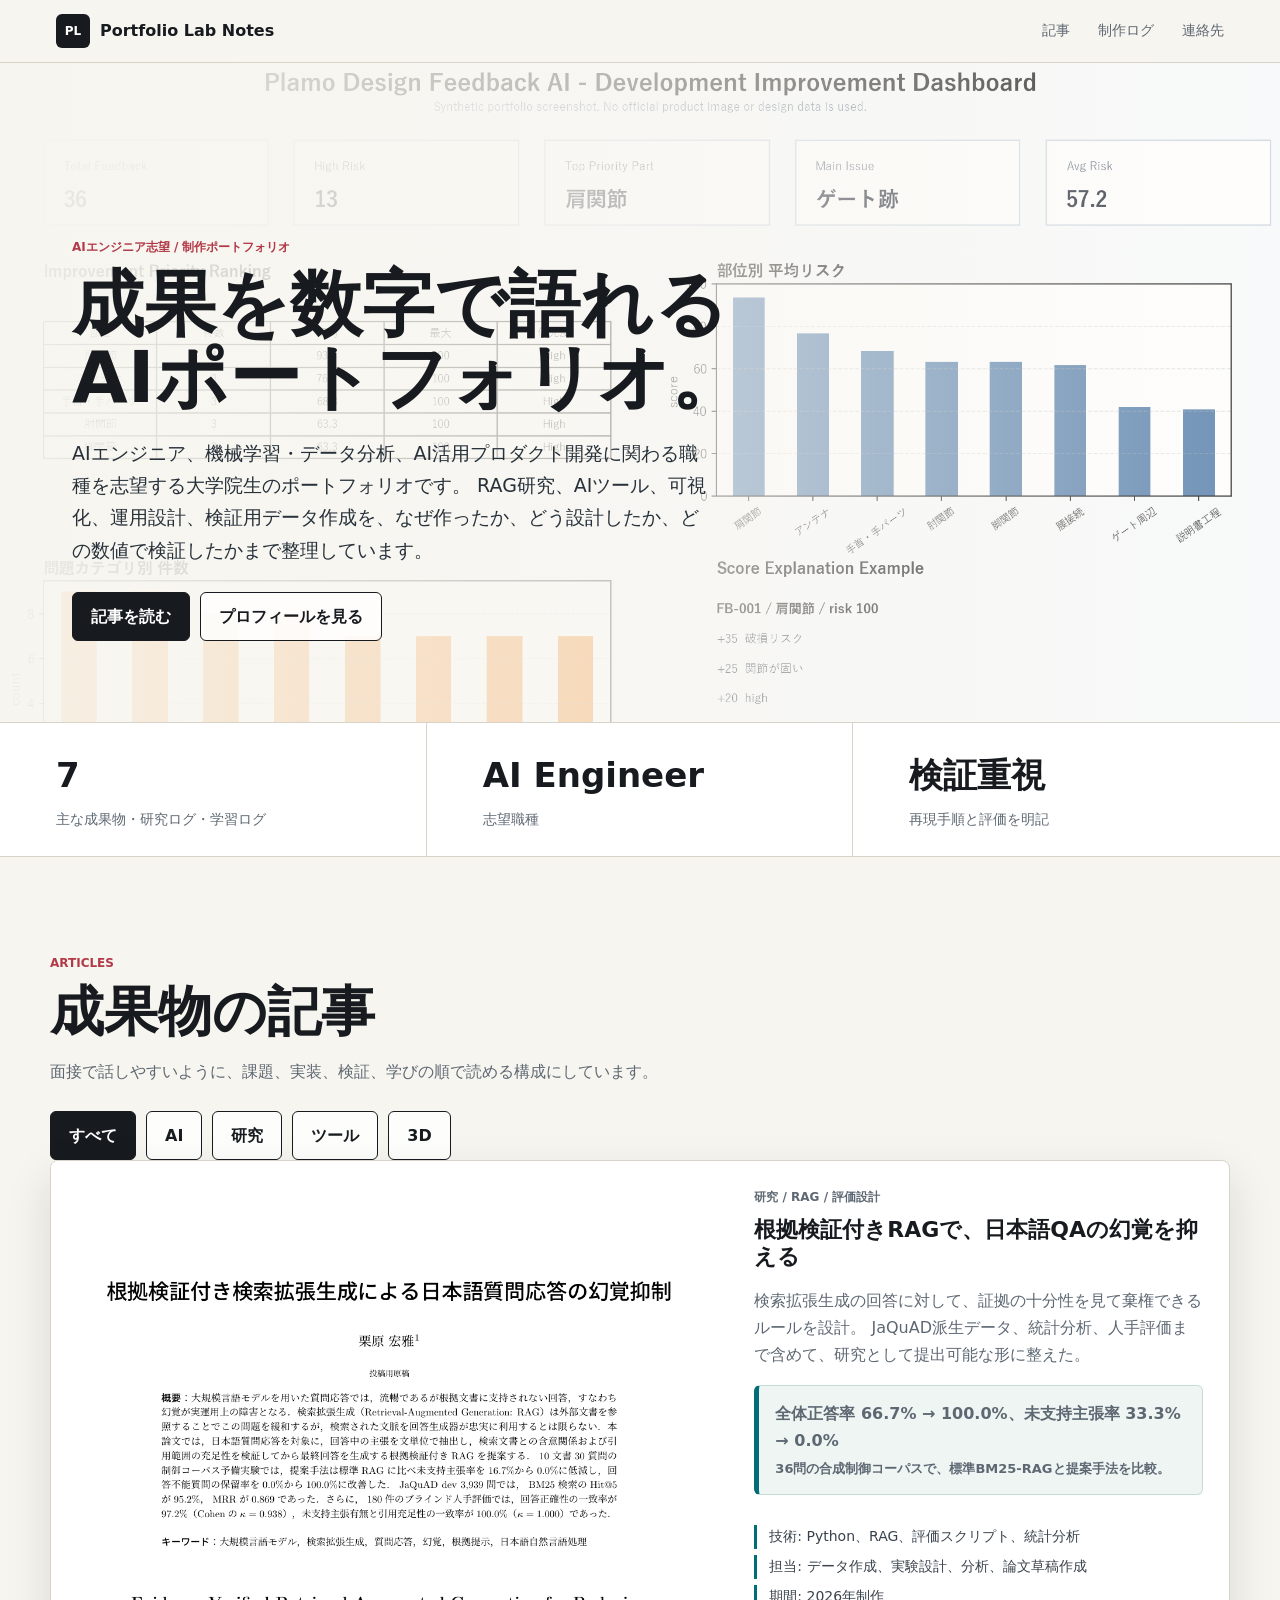
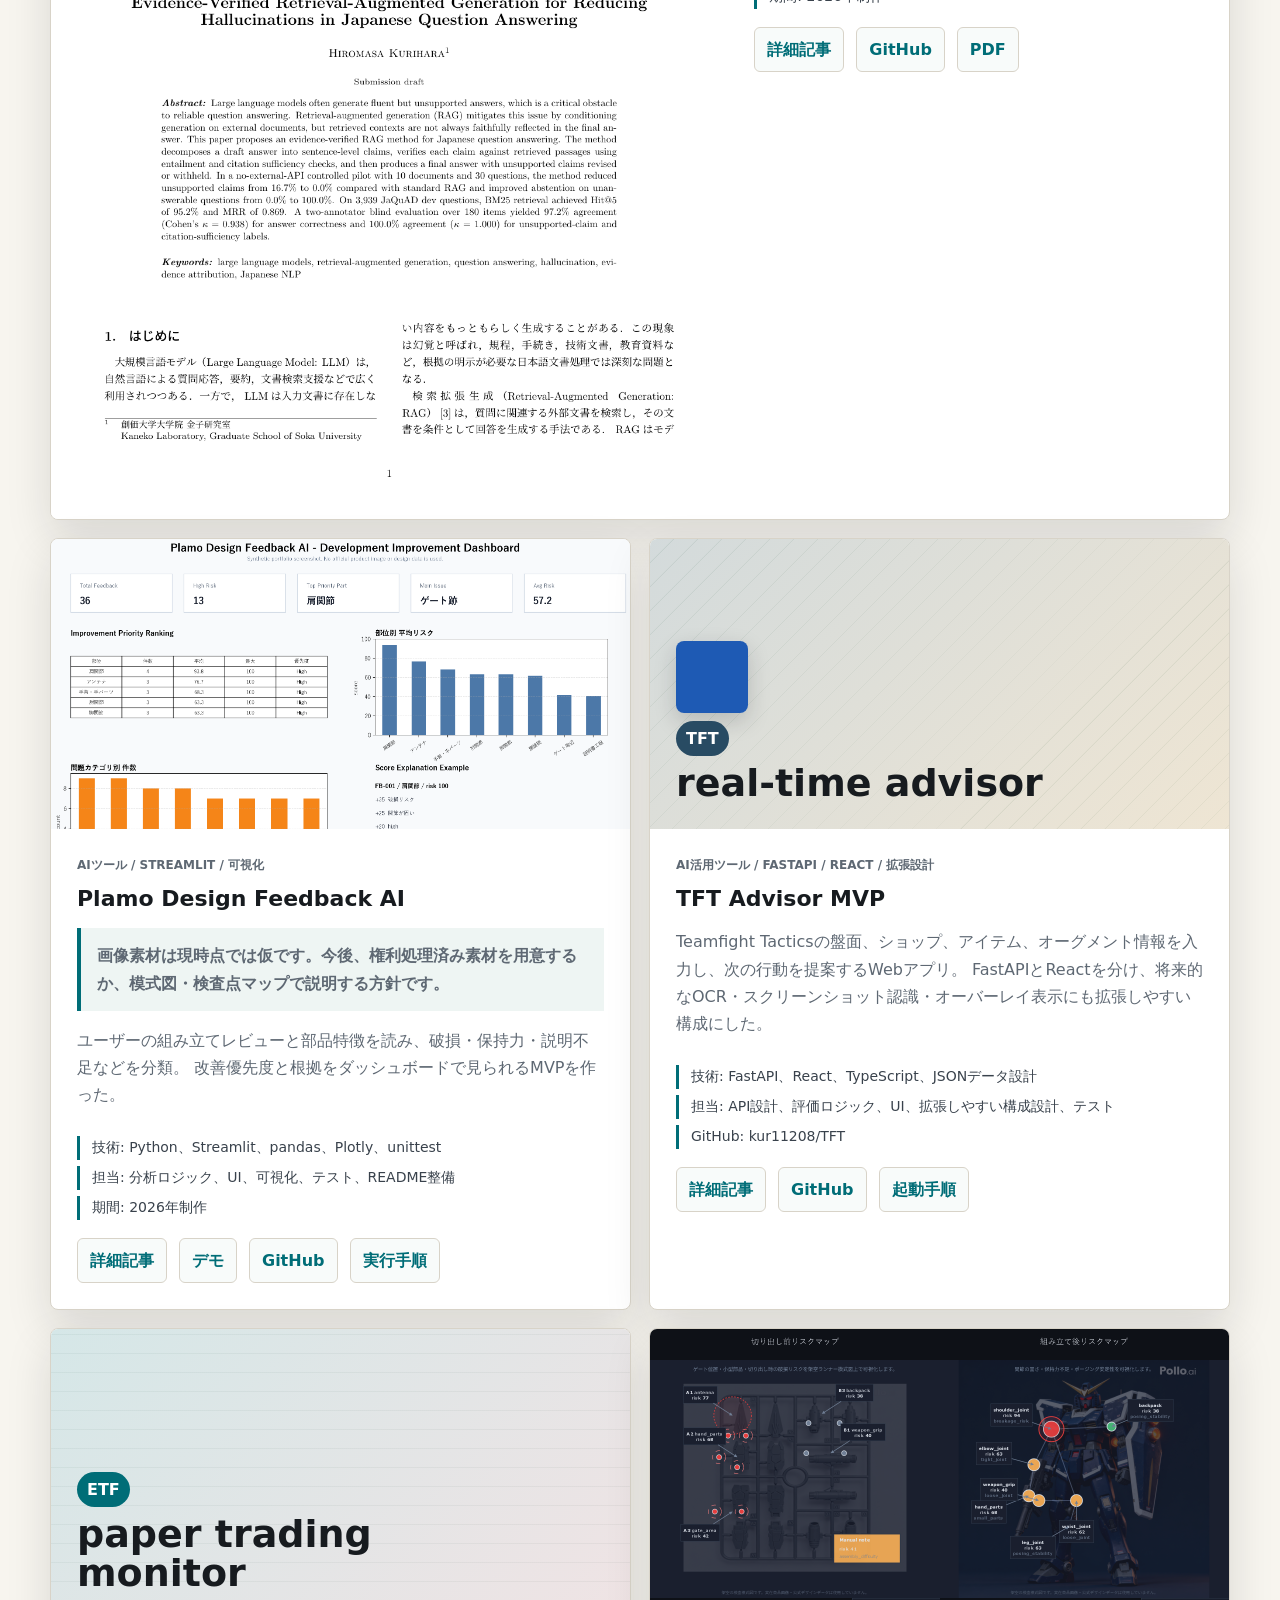
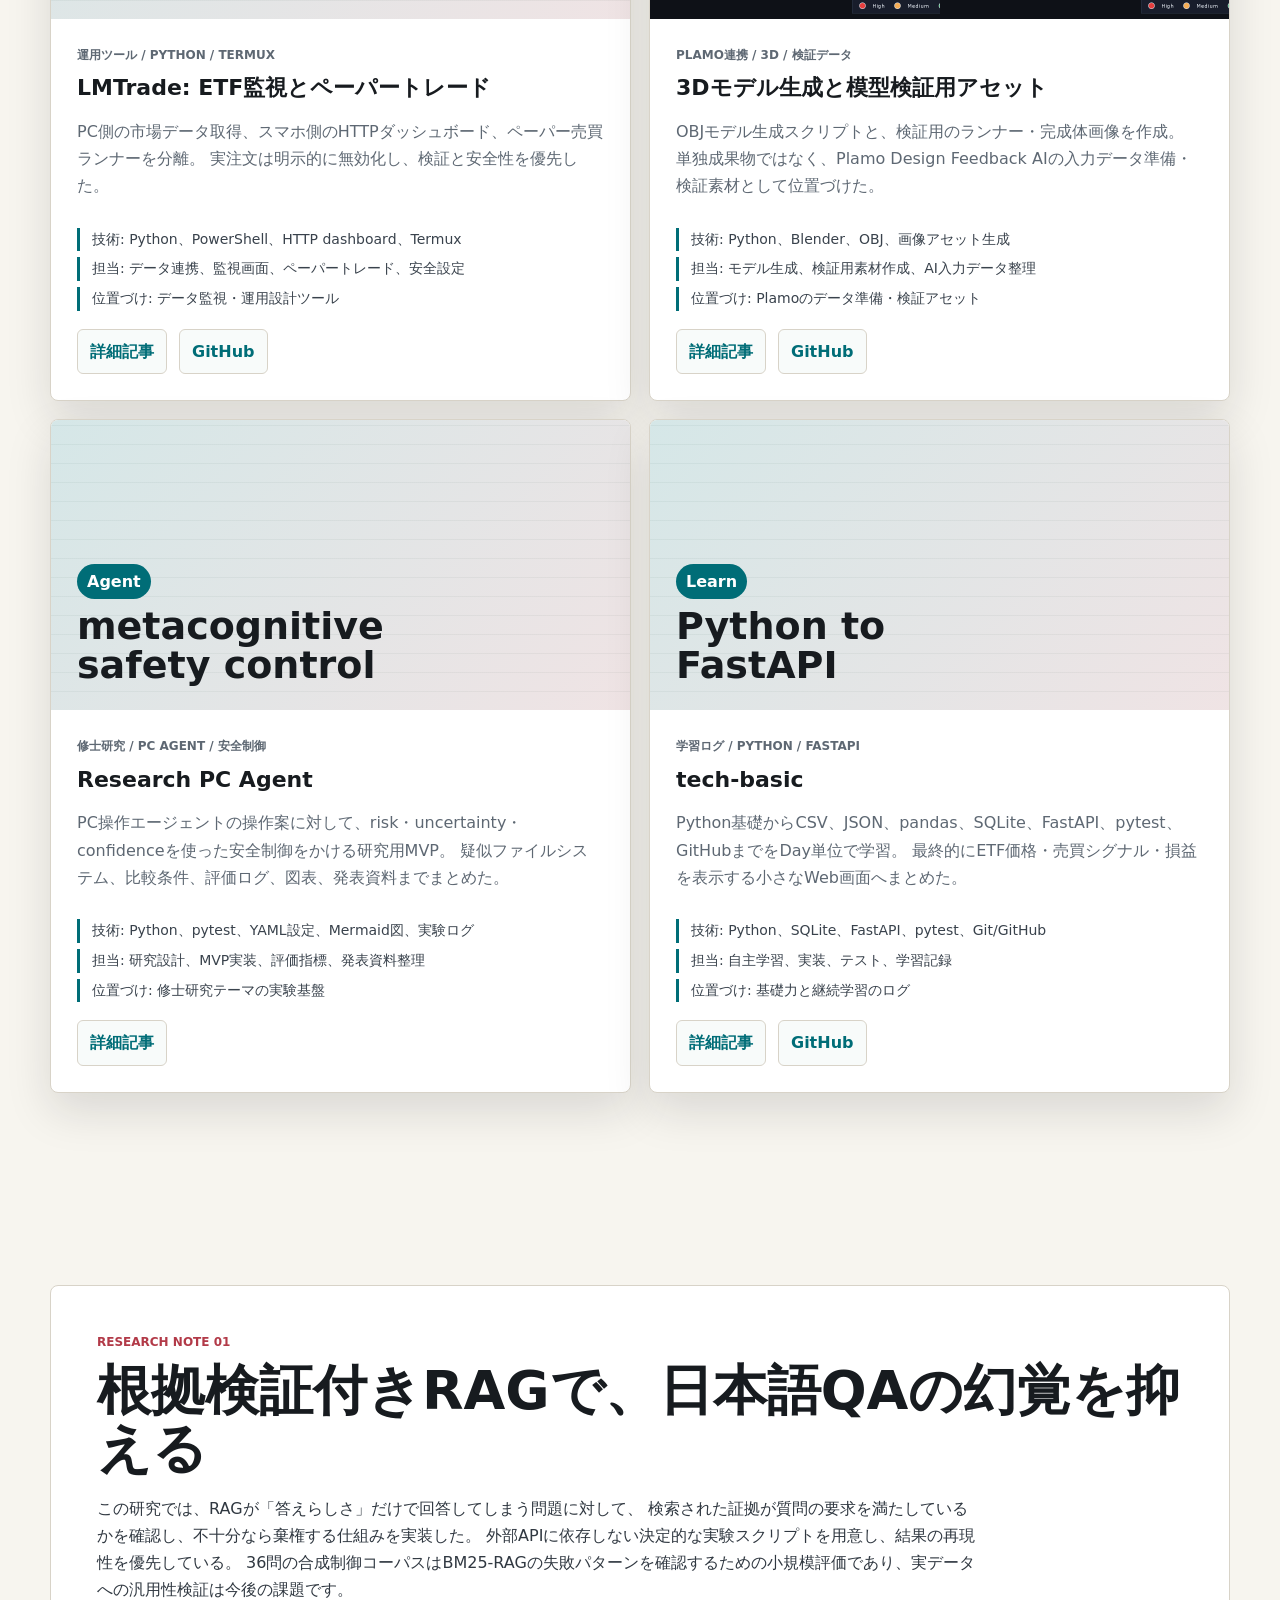
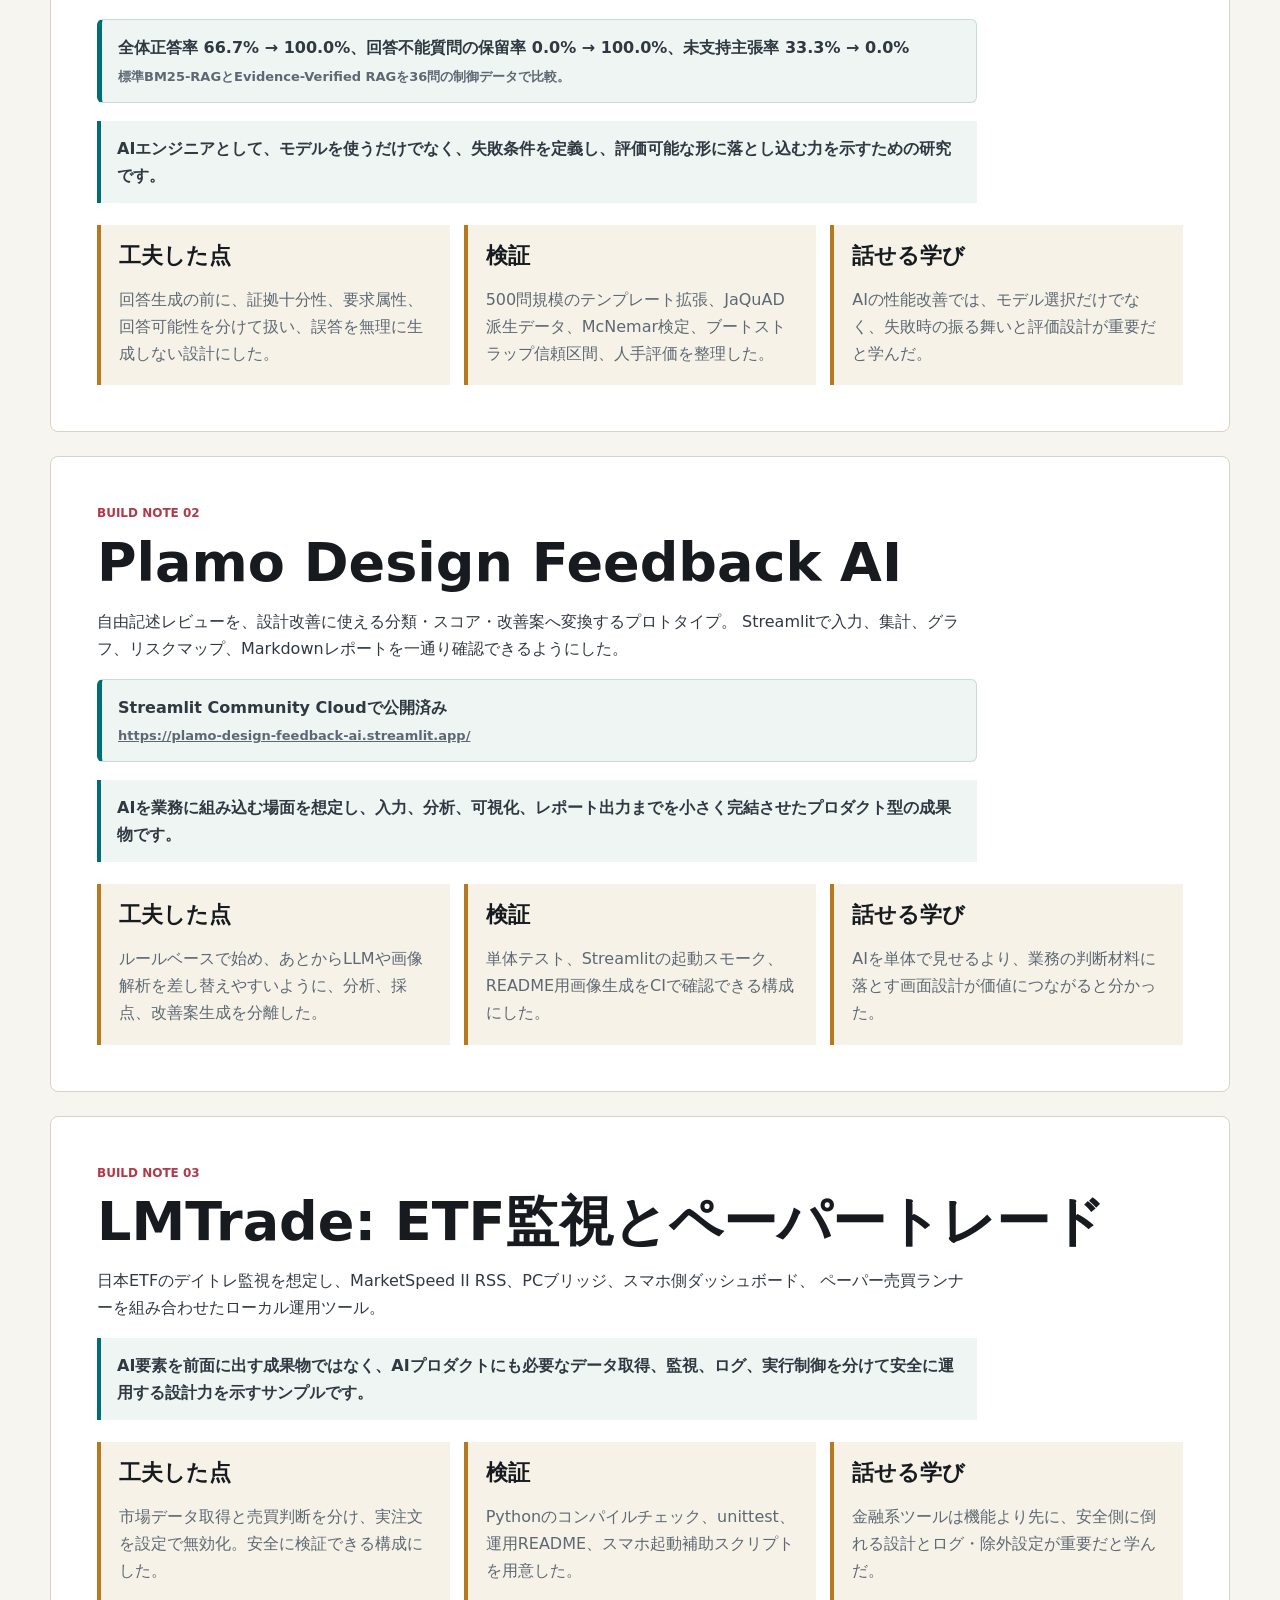
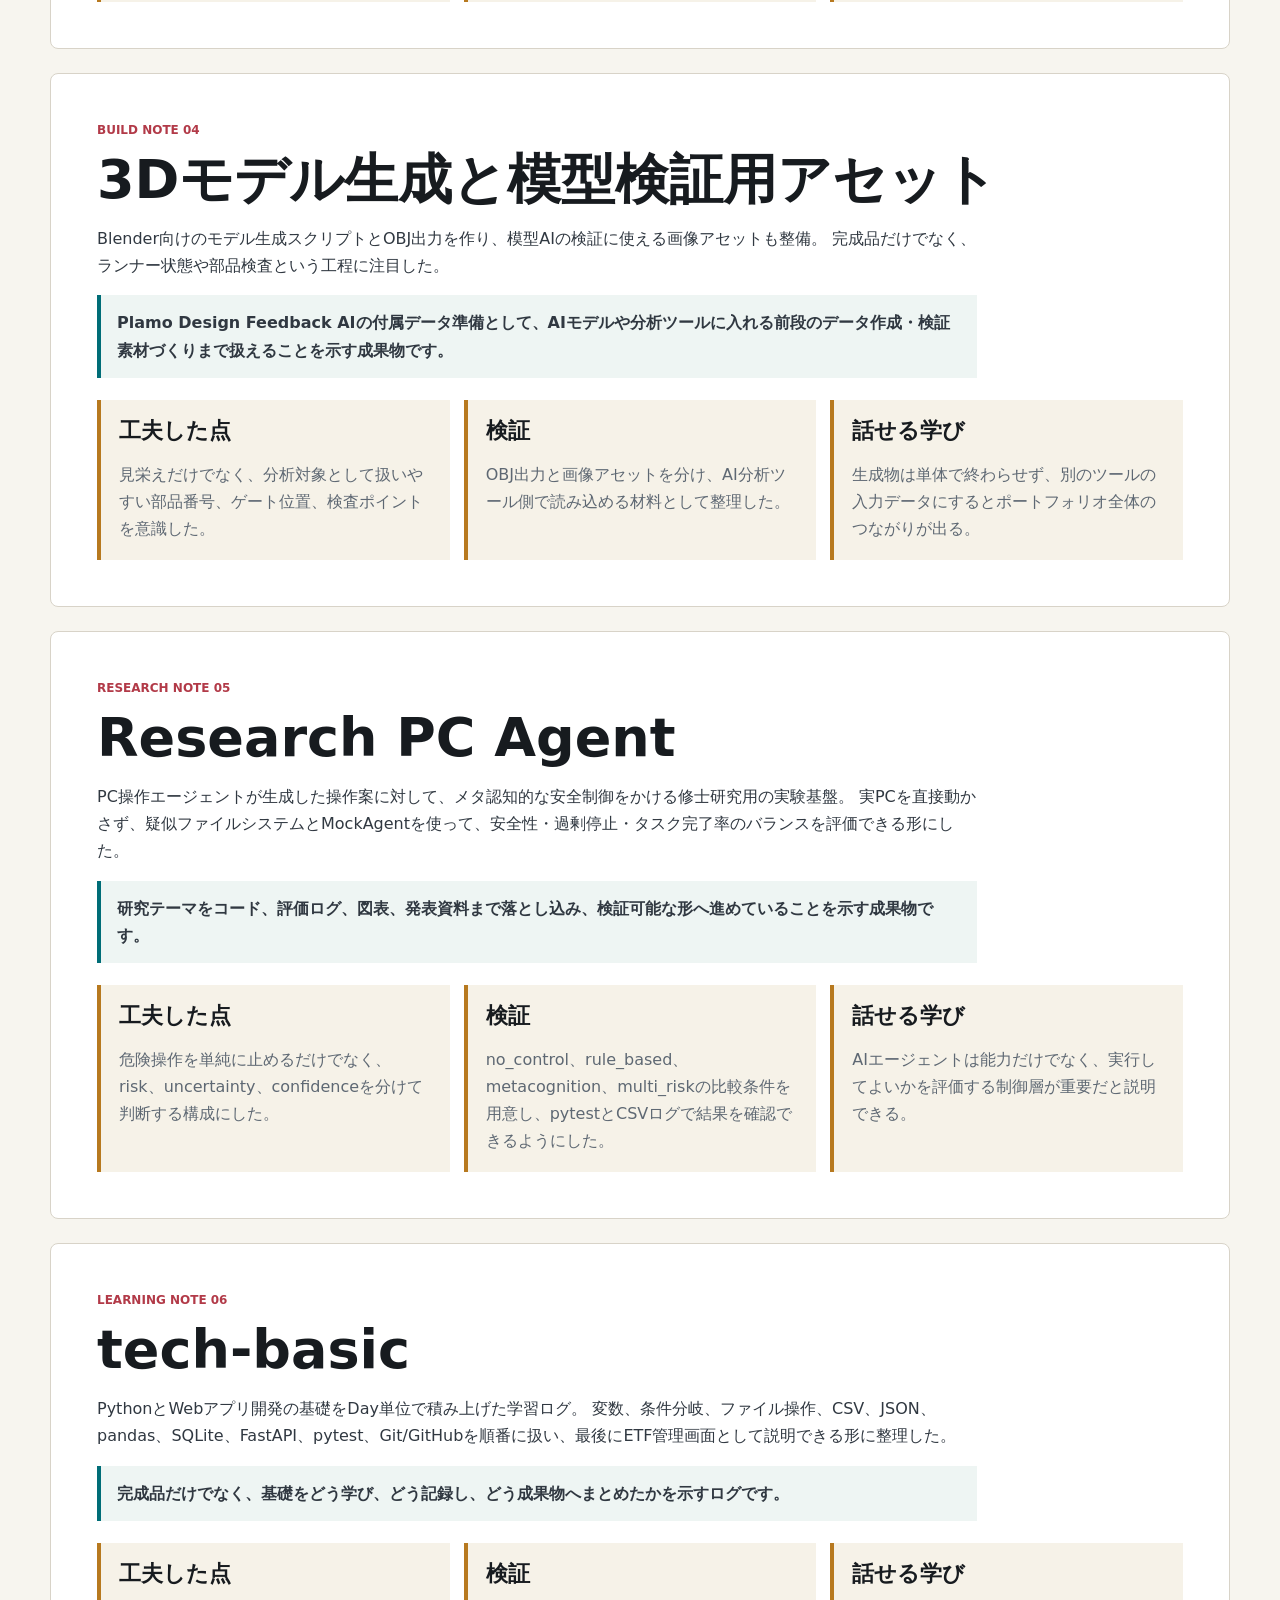
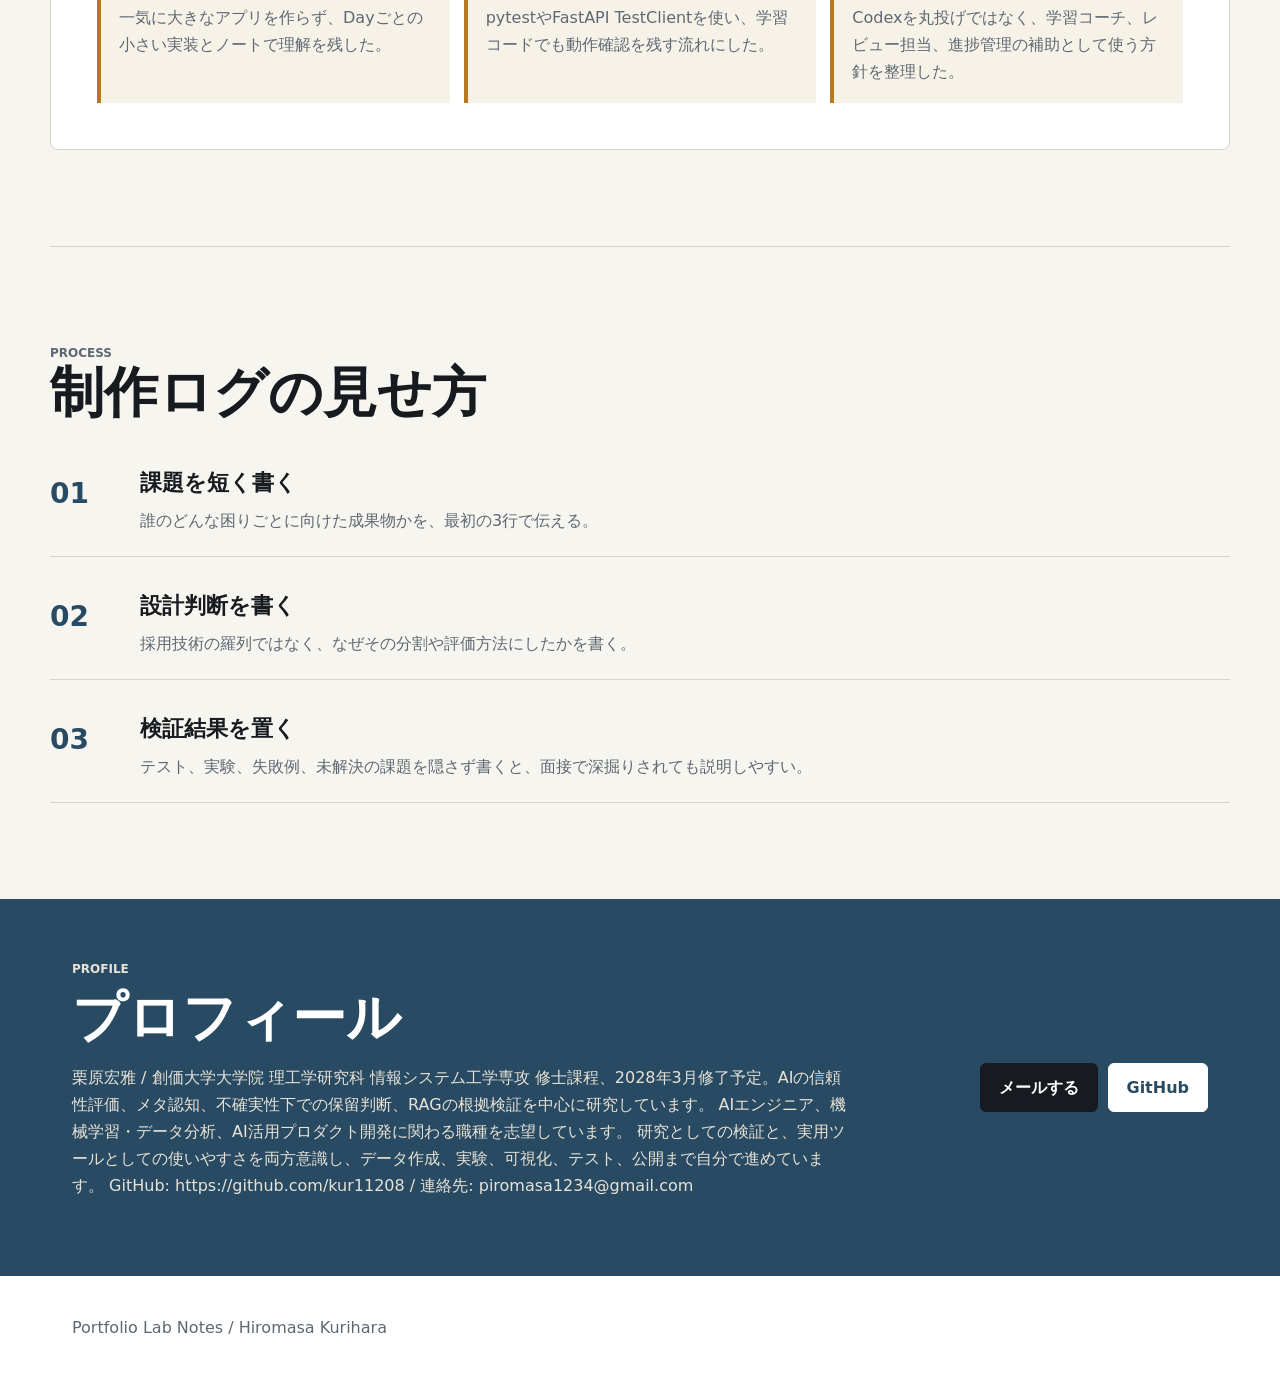
==== commit b6d7cbad: "Add workspace project notes" ====
--- a/index.html
+++ b/index.html
@@ -41,7 +41,7 @@
       </section>
 
       <section class="summary-band" aria-label="ポートフォリオ概要">
-        <div><strong>4 + 1</strong><span>主要成果物 + 検証アセット</span></div>
+        <div><strong>7</strong><span>主な成果物・研究ログ・学習ログ</span></div>
         <div><strong>AI Engineer</strong><span>志望職種</span></div>
         <div><strong>検証重視</strong><span>再現手順と評価を明記</span></div>
       </section>
@@ -182,6 +182,47 @@
               </div>
             </div>
           </article>
+
+          <article class="post-card" data-category="ai research">
+            <div class="visual-panel" aria-hidden="true"><span>Agent</span><b>metacognitive safety control</b></div>
+            <div class="post-content">
+              <p class="post-meta">修士研究 / PC Agent / 安全制御</p>
+              <h3>Research PC Agent</h3>
+              <p>
+                PC操作エージェントの操作案に対して、risk・uncertainty・confidenceを使った安全制御をかける研究用MVP。
+                疑似ファイルシステム、比較条件、評価ログ、図表、発表資料までまとめた。
+              </p>
+              <ul class="fact-list">
+                <li>技術: Python、pytest、YAML設定、Mermaid図、実験ログ</li>
+                <li>担当: 研究設計、MVP実装、評価指標、発表資料整理</li>
+                <li>位置づけ: 修士研究テーマの実験基盤</li>
+              </ul>
+              <div class="project-links">
+                <a href="posts/research-pc-agent.html">詳細記事</a>
+              </div>
+            </div>
+          </article>
+
+          <article class="post-card" data-category="tool">
+            <div class="visual-panel trading" aria-hidden="true"><span>Learn</span><b>Python to FastAPI</b></div>
+            <div class="post-content">
+              <p class="post-meta">学習ログ / Python / FastAPI</p>
+              <h3>tech-basic</h3>
+              <p>
+                Python基礎からCSV、JSON、pandas、SQLite、FastAPI、pytest、GitHubまでをDay単位で学習。
+                最終的にETF価格・売買シグナル・損益を表示する小さなWeb画面へまとめた。
+              </p>
+              <ul class="fact-list">
+                <li>技術: Python、SQLite、FastAPI、pytest、Git/GitHub</li>
+                <li>担当: 自主学習、実装、テスト、学習記録</li>
+                <li>位置づけ: 基礎力と継続学習のログ</li>
+              </ul>
+              <div class="project-links">
+                <a href="posts/tech-basic.html">詳細記事</a>
+                <a href="https://github.com/kur11208/tech-basic" target="_blank" rel="noreferrer">GitHub</a>
+              </div>
+            </div>
+          </article>
         </div>
       </section>
 
@@ -253,6 +294,36 @@
             <div><h3>工夫した点</h3><p>見栄えだけでなく、分析対象として扱いやすい部品番号、ゲート位置、検査ポイントを意識した。</p></div>
             <div><h3>検証</h3><p>OBJ出力と画像アセットを分け、AI分析ツール側で読み込める材料として整理した。</p></div>
             <div><h3>話せる学び</h3><p>生成物は単体で終わらせず、別のツールの入力データにするとポートフォリオ全体のつながりが出る。</p></div>
+          </div>
+        </article>
+
+        <article id="post-research-pc-agent">
+          <p class="post-meta">Research Note 05</p>
+          <h2>Research PC Agent</h2>
+          <p>
+            PC操作エージェントが生成した操作案に対して、メタ認知的な安全制御をかける修士研究用の実験基盤。
+            実PCを直接動かさず、疑似ファイルシステムとMockAgentを使って、安全性・過剰停止・タスク完了率のバランスを評価できる形にした。
+          </p>
+          <p class="career-note">研究テーマをコード、評価ログ、図表、発表資料まで落とし込み、検証可能な形へ進めていることを示す成果物です。</p>
+          <div class="detail-grid">
+            <div><h3>工夫した点</h3><p>危険操作を単純に止めるだけでなく、risk、uncertainty、confidenceを分けて判断する構成にした。</p></div>
+            <div><h3>検証</h3><p>no_control、rule_based、metacognition、multi_riskの比較条件を用意し、pytestとCSVログで結果を確認できるようにした。</p></div>
+            <div><h3>話せる学び</h3><p>AIエージェントは能力だけでなく、実行してよいかを評価する制御層が重要だと説明できる。</p></div>
+          </div>
+        </article>
+
+        <article id="post-tech-basic">
+          <p class="post-meta">Learning Note 06</p>
+          <h2>tech-basic</h2>
+          <p>
+            PythonとWebアプリ開発の基礎をDay単位で積み上げた学習ログ。
+            変数、条件分岐、ファイル操作、CSV、JSON、pandas、SQLite、FastAPI、pytest、Git/GitHubを順番に扱い、最後にETF管理画面として説明できる形に整理した。
+          </p>
+          <p class="career-note">完成品だけでなく、基礎をどう学び、どう記録し、どう成果物へまとめたかを示すログです。</p>
+          <div class="detail-grid">
+            <div><h3>工夫した点</h3><p>一気に大きなアプリを作らず、Dayごとの小さい実装とノートで理解を残した。</p></div>
+            <div><h3>検証</h3><p>pytestやFastAPI TestClientを使い、学習コードでも動作確認を残す流れにした。</p></div>
+            <div><h3>話せる学び</h3><p>Codexを丸投げではなく、学習コーチ、レビュー担当、進捗管理の補助として使う方針を整理した。</p></div>
           </div>
         </article>
       </section>
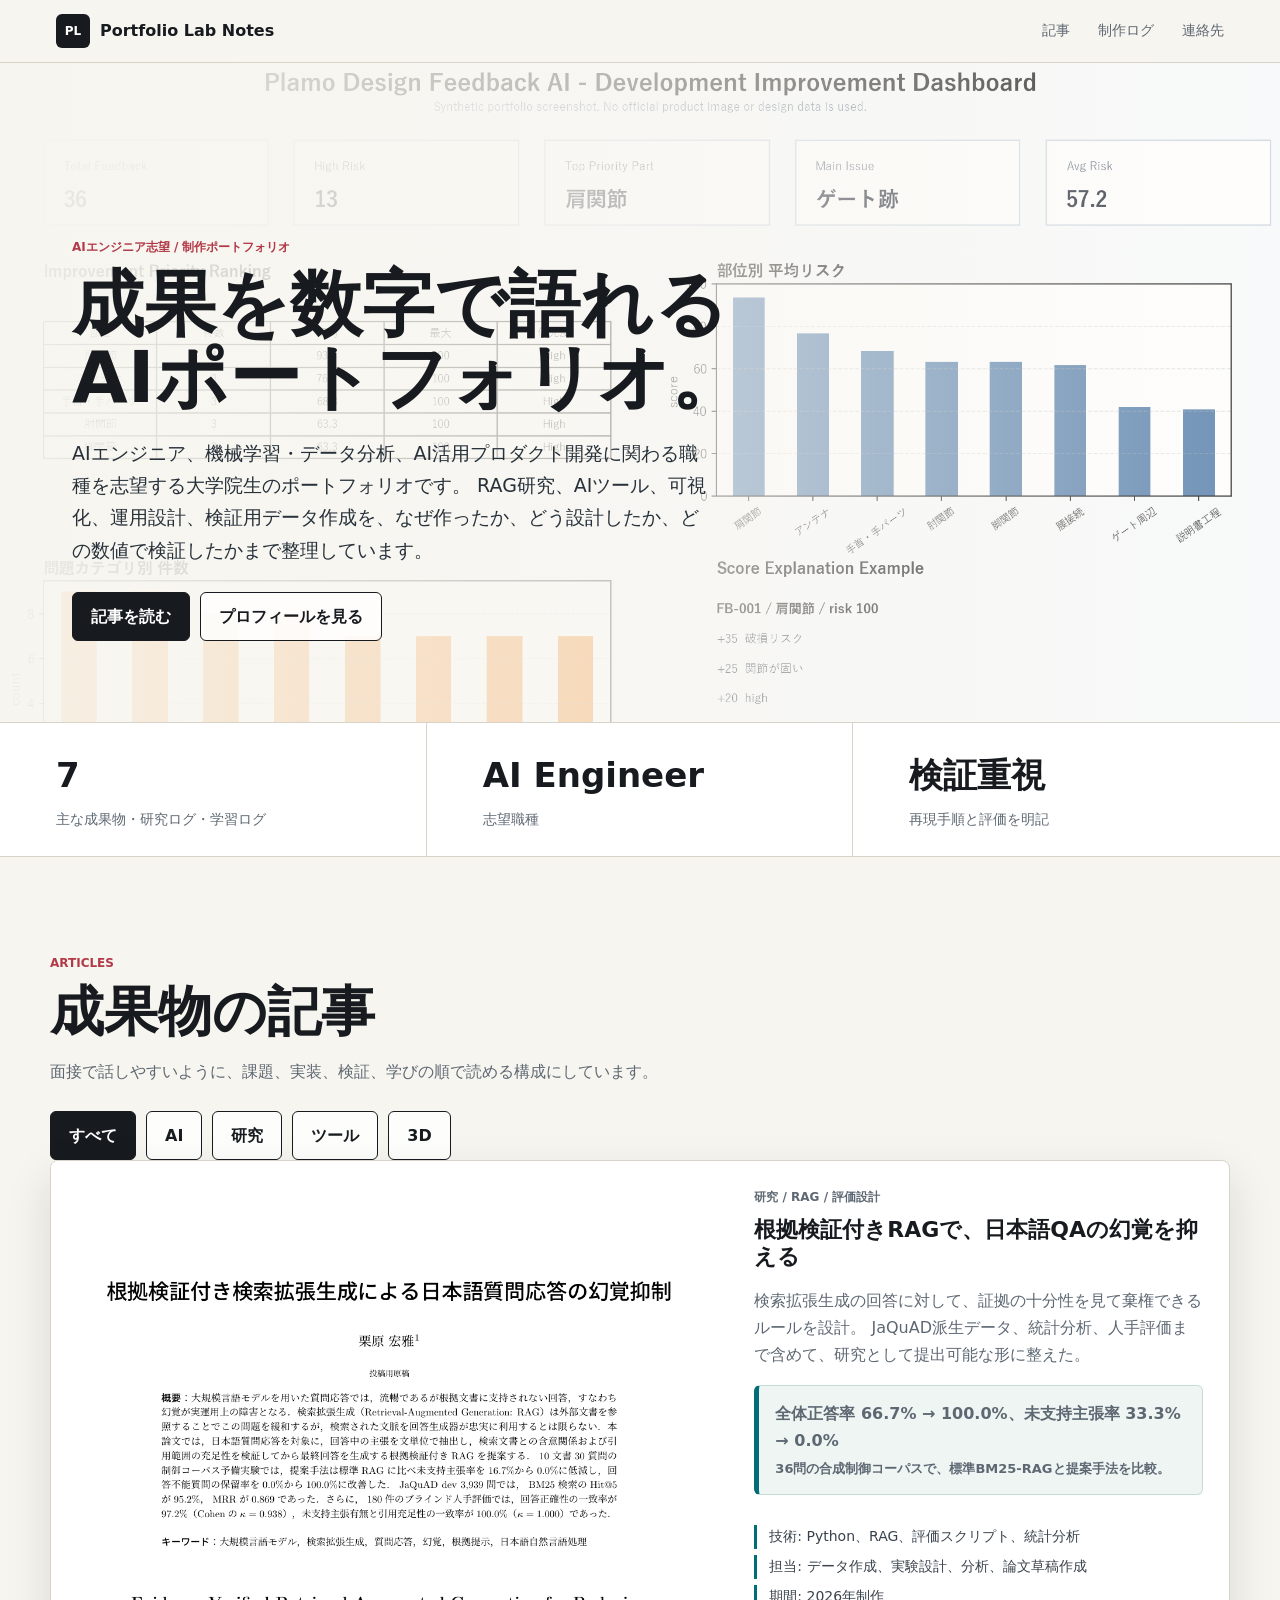
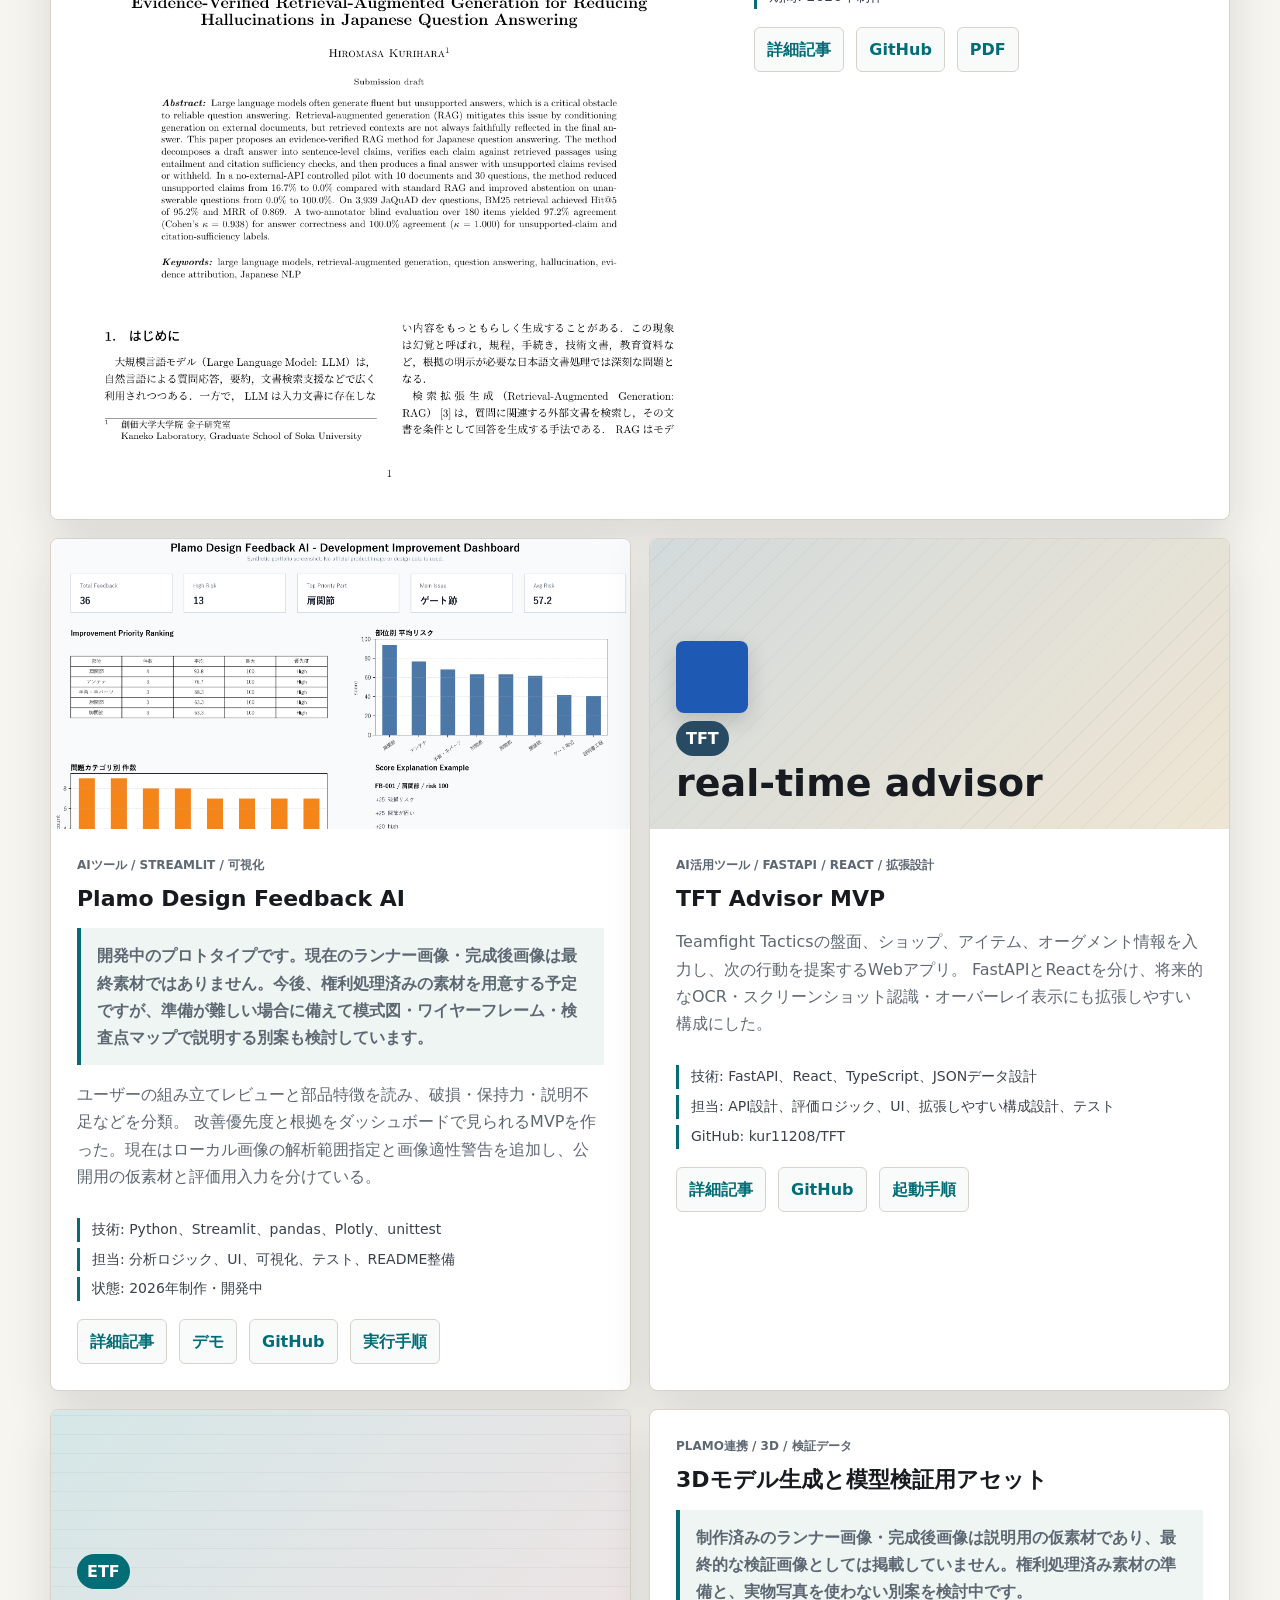
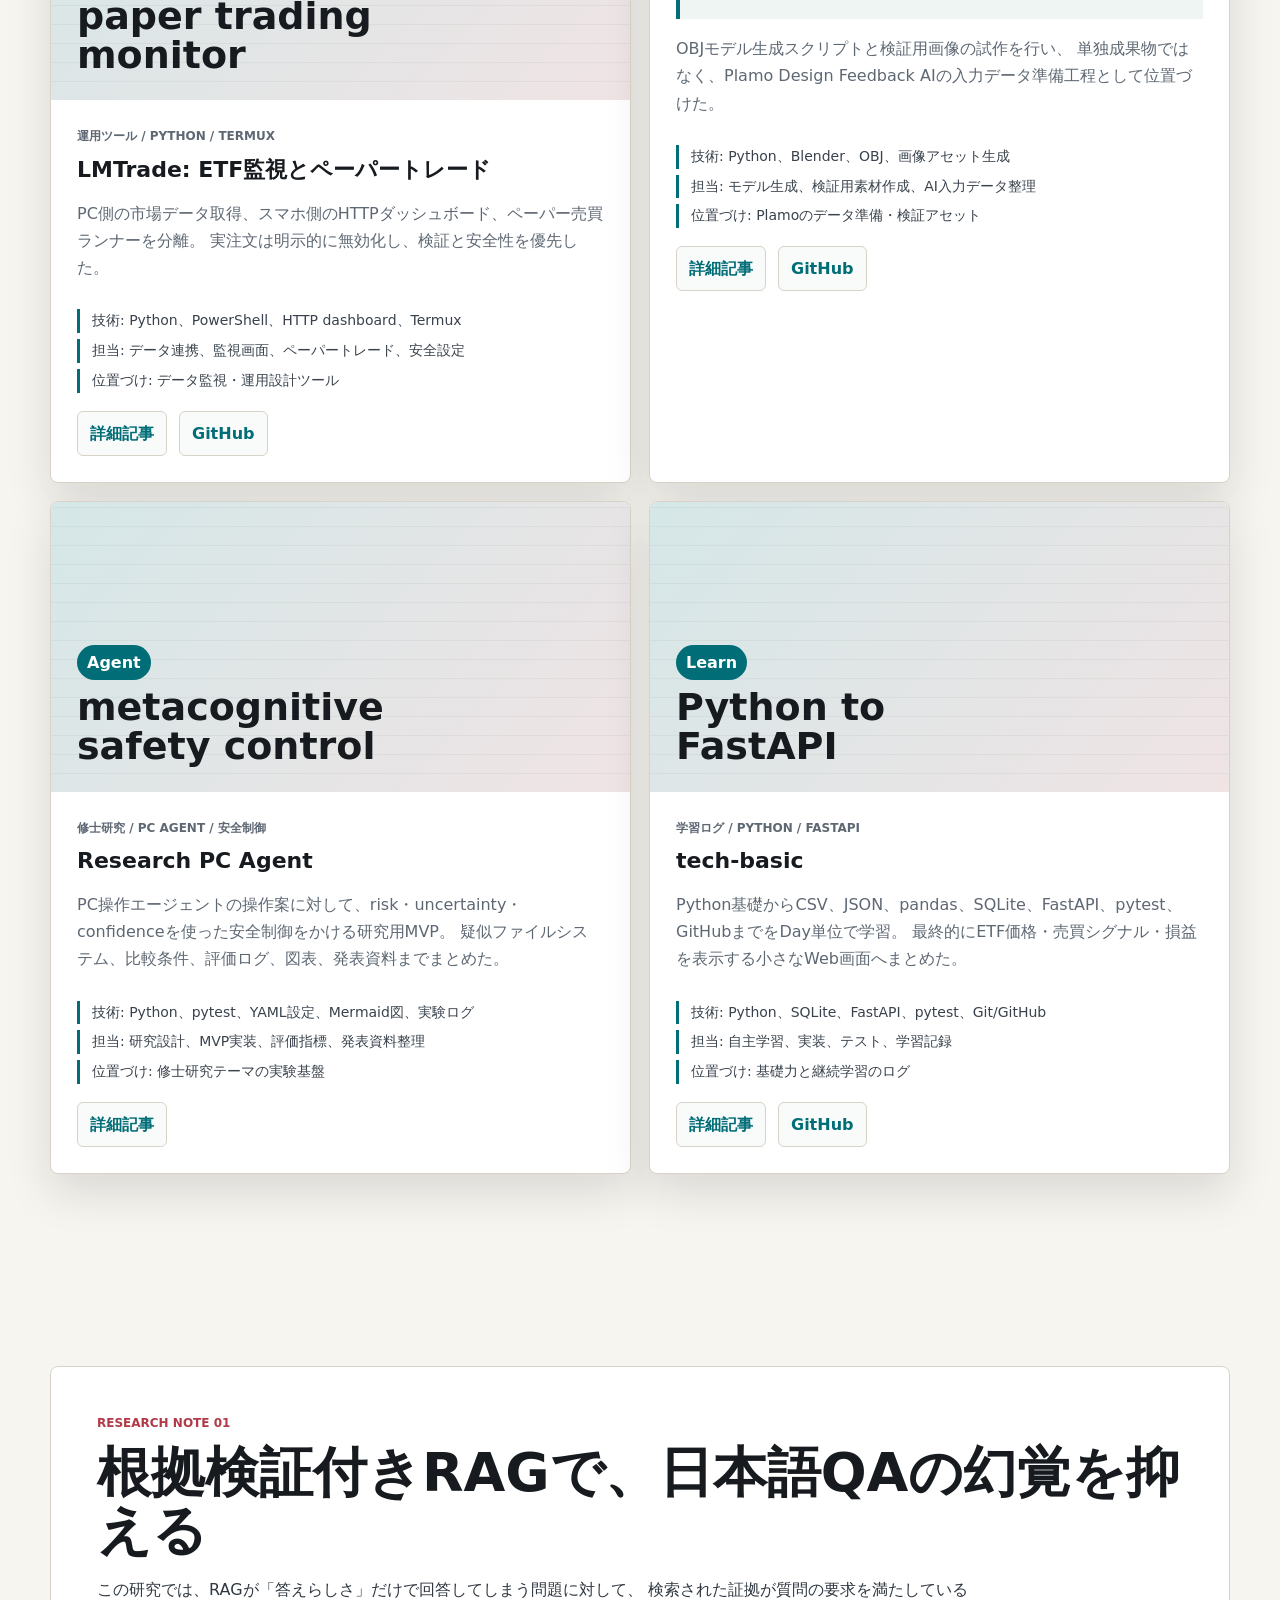
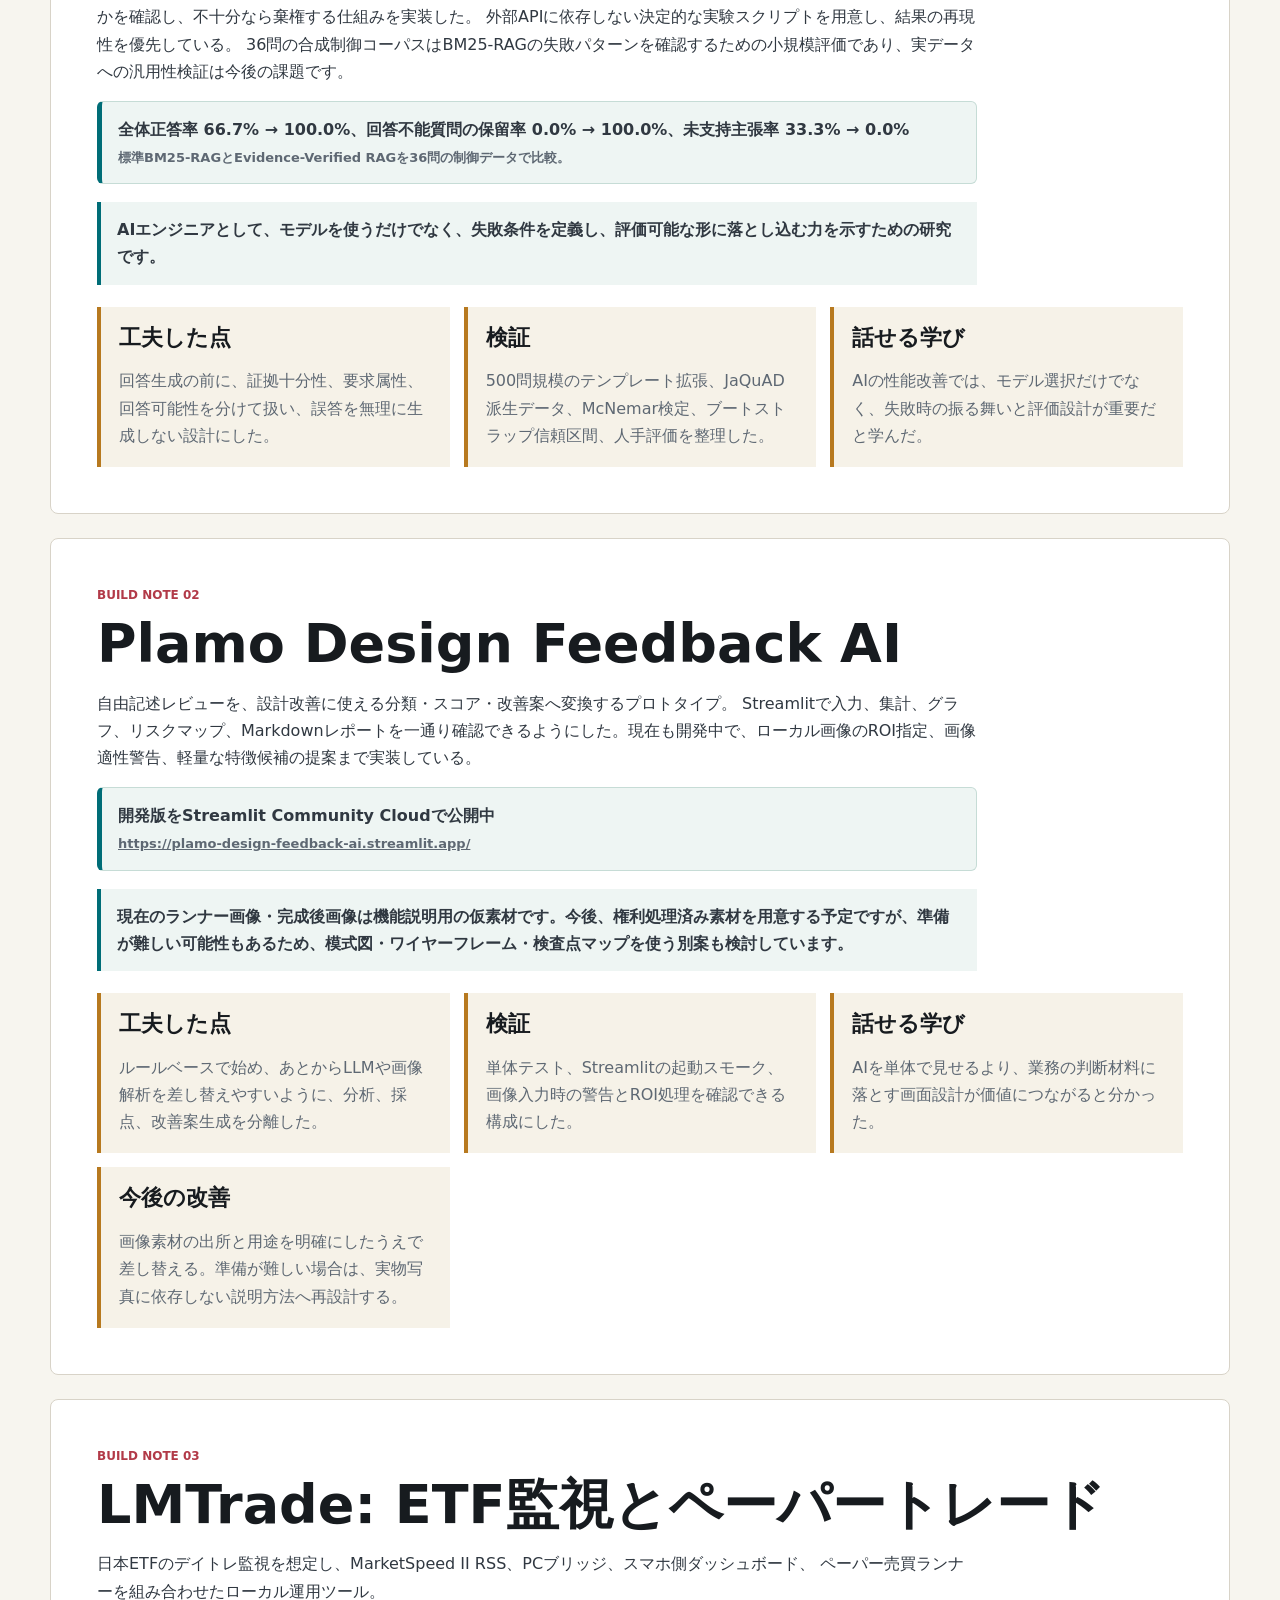
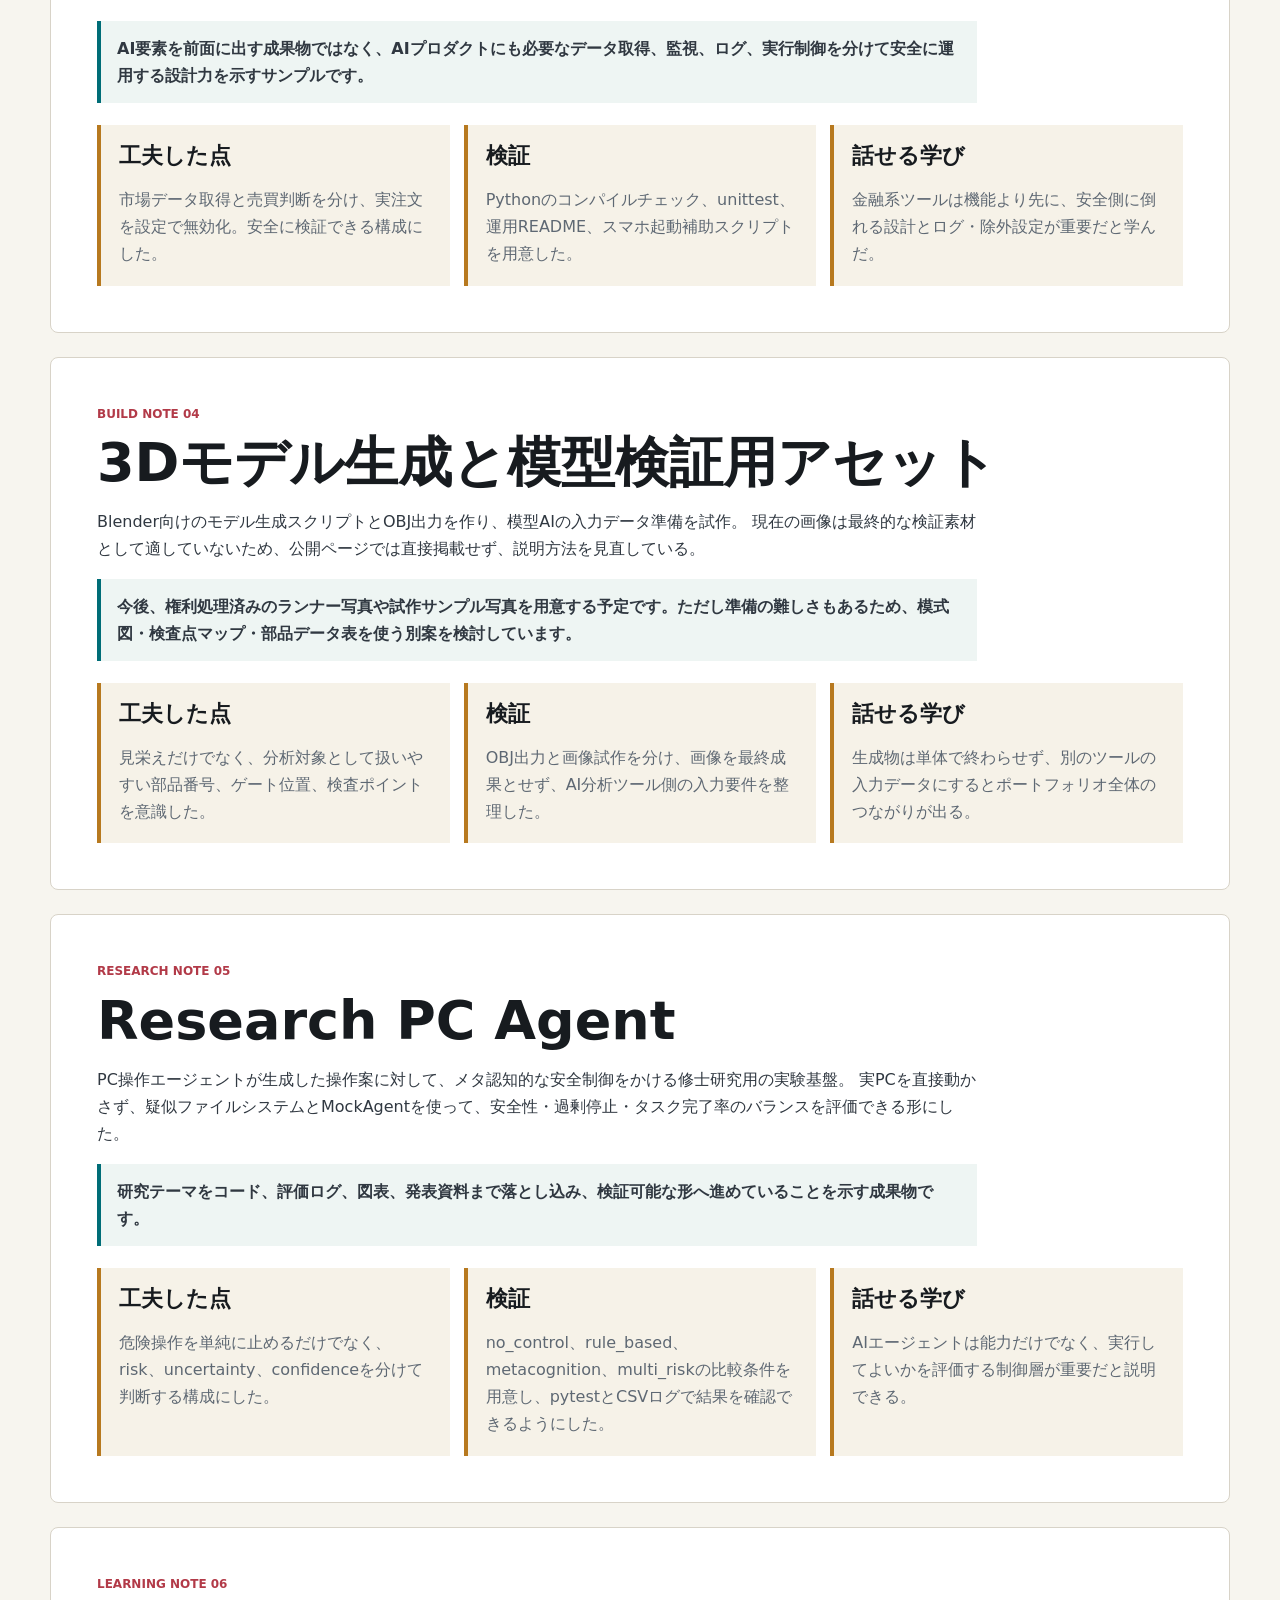
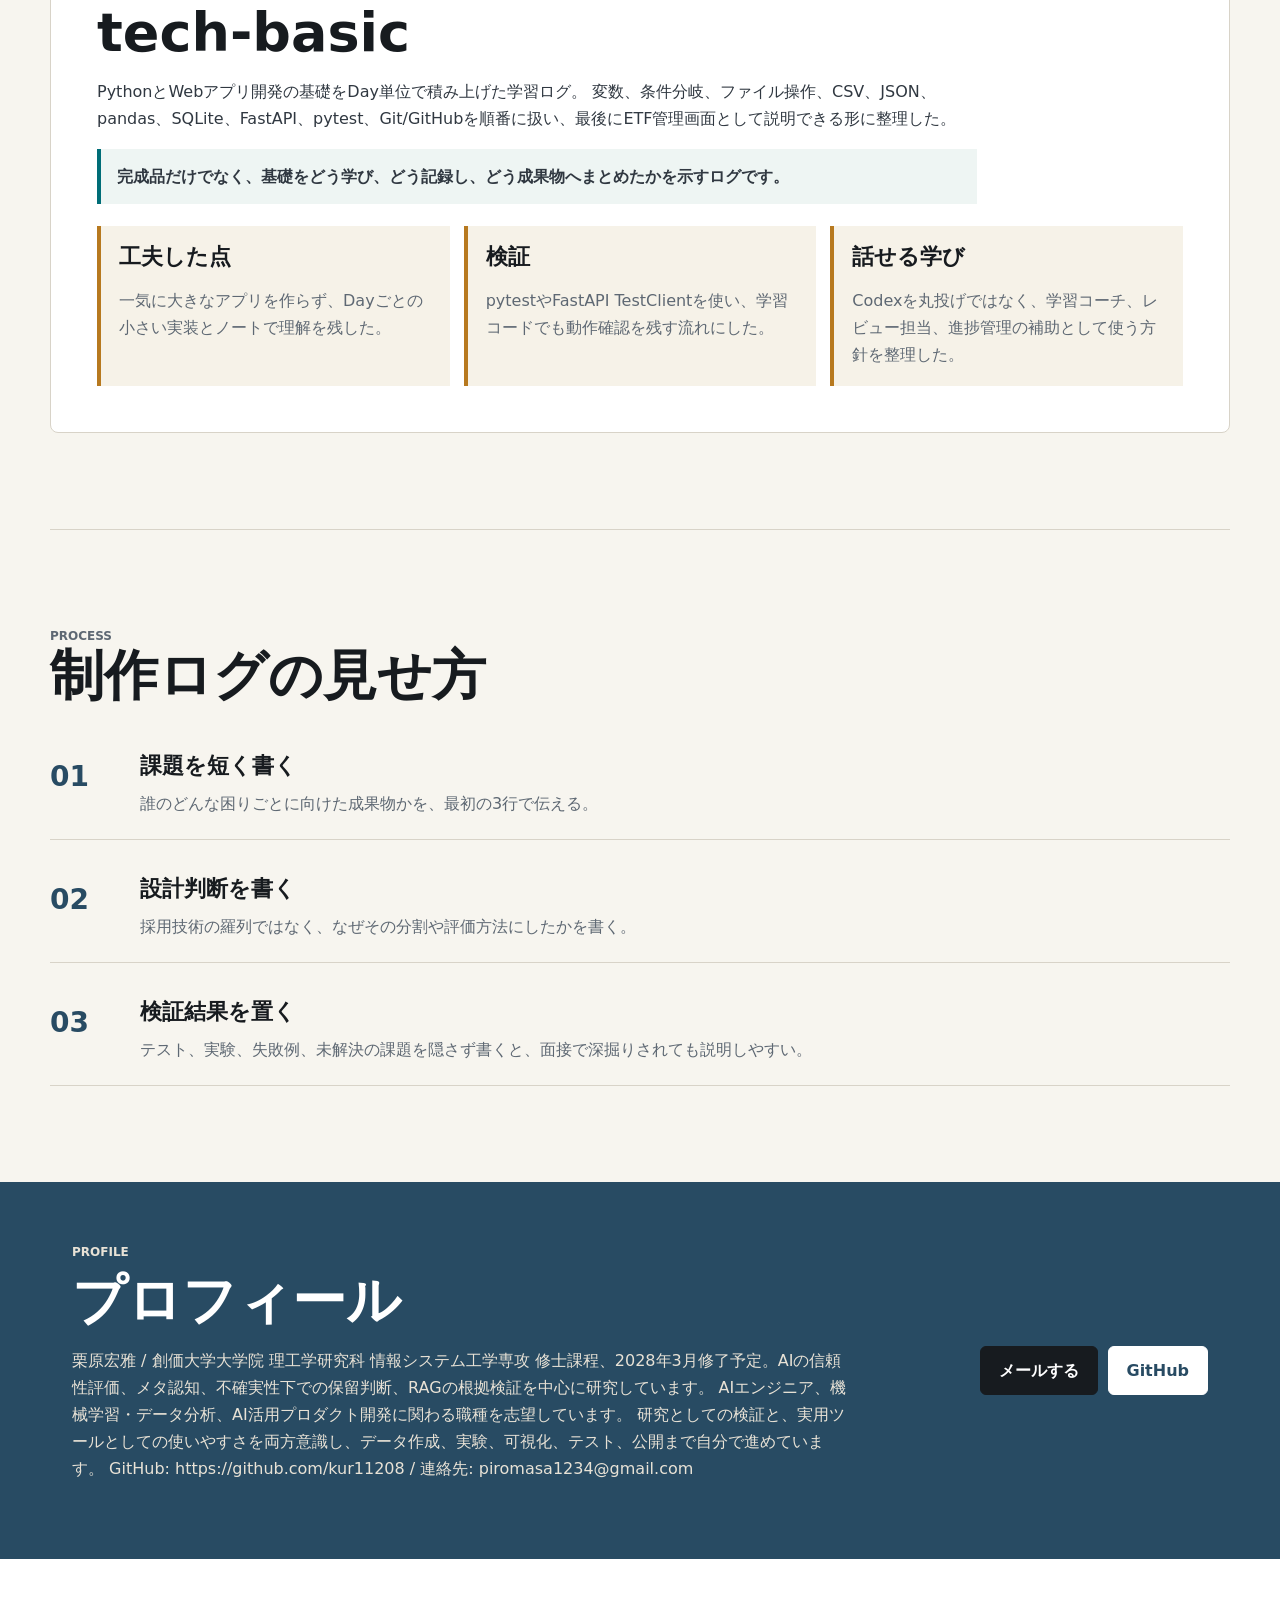
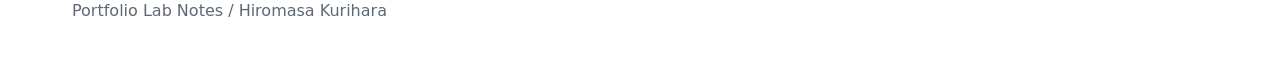
==== commit a7ef2477: "Clarify work-in-progress image plan" ====
--- a/index.html
+++ b/index.html
@@ -93,15 +93,15 @@
             <div class="post-content">
               <p class="post-meta">AIツール / Streamlit / 可視化</p>
               <h3>Plamo Design Feedback AI</h3>
-              <p class="career-note">画像素材は現時点では仮です。今後、権利処理済み素材を用意するか、模式図・検査点マップで説明する方針です。</p>
+              <p class="career-note">開発中のプロトタイプです。現在のランナー画像・完成後画像は最終素材ではありません。今後、権利処理済みの素材を用意する予定ですが、準備が難しい場合に備えて模式図・ワイヤーフレーム・検査点マップで説明する別案も検討しています。</p>
               <p>
                 ユーザーの組み立てレビューと部品特徴を読み、破損・保持力・説明不足などを分類。
-                改善優先度と根拠をダッシュボードで見られるMVPを作った。
+                改善優先度と根拠をダッシュボードで見られるMVPを作った。現在はローカル画像の解析範囲指定と画像適性警告を追加し、公開用の仮素材と評価用入力を分けている。
               </p>
               <ul class="fact-list">
                 <li>技術: Python、Streamlit、pandas、Plotly、unittest</li>
                 <li>担当: 分析ロジック、UI、可視化、テスト、README整備</li>
-                <li>期間: 2026年制作</li>
+                <li>状態: 2026年制作・開発中</li>
               </ul>
               <div class="project-links">
                 <a href="posts/plamo.html">詳細記事</a>
@@ -160,16 +160,13 @@
           </article>
 
           <article class="post-card" data-category="modeling">
-            <div class="split-image">
-              <img src="assets/runner-sample.png" alt="ランナー状態のサンプル画像">
-              <img src="assets/assembled-sample.png" alt="組み立て後状態のサンプル画像">
-            </div>
             <div class="post-content">
               <p class="post-meta">Plamo連携 / 3D / 検証データ</p>
               <h3>3Dモデル生成と模型検証用アセット</h3>
-              <p>
-                OBJモデル生成スクリプトと、検証用のランナー・完成体画像を作成。
-                単独成果物ではなく、Plamo Design Feedback AIの入力データ準備・検証素材として位置づけた。
+              <p class="career-note">制作済みのランナー画像・完成後画像は説明用の仮素材であり、最終的な検証画像としては掲載していません。権利処理済み素材の準備と、実物写真を使わない別案を検討中です。</p>
+              <p>
+                OBJモデル生成スクリプトと検証用画像の試作を行い、
+                単独成果物ではなく、Plamo Design Feedback AIの入力データ準備工程として位置づけた。
               </p>
               <ul class="fact-list">
                 <li>技術: Python、Blender、OBJ、画像アセット生成</li>
@@ -253,17 +250,18 @@
           <h2>Plamo Design Feedback AI</h2>
           <p>
             自由記述レビューを、設計改善に使える分類・スコア・改善案へ変換するプロトタイプ。
-            Streamlitで入力、集計、グラフ、リスクマップ、Markdownレポートを一通り確認できるようにした。
+            Streamlitで入力、集計、グラフ、リスクマップ、Markdownレポートを一通り確認できるようにした。現在も開発中で、ローカル画像のROI指定、画像適性警告、軽量な特徴候補の提案まで実装している。
           </p>
           <p class="result-highlight">
-            Streamlit Community Cloudで公開済み
+            開発版をStreamlit Community Cloudで公開中
             <span><a href="https://plamo-design-feedback-ai.streamlit.app/" target="_blank" rel="noreferrer">https://plamo-design-feedback-ai.streamlit.app/</a></span>
           </p>
-          <p class="career-note">AIを業務に組み込む場面を想定し、入力、分析、可視化、レポート出力までを小さく完結させたプロダクト型の成果物です。</p>
+          <p class="career-note">現在のランナー画像・完成後画像は機能説明用の仮素材です。今後、権利処理済み素材を用意する予定ですが、準備が難しい可能性もあるため、模式図・ワイヤーフレーム・検査点マップを使う別案も検討しています。</p>
           <div class="detail-grid">
             <div><h3>工夫した点</h3><p>ルールベースで始め、あとからLLMや画像解析を差し替えやすいように、分析、採点、改善案生成を分離した。</p></div>
-            <div><h3>検証</h3><p>単体テスト、Streamlitの起動スモーク、README用画像生成をCIで確認できる構成にした。</p></div>
+            <div><h3>検証</h3><p>単体テスト、Streamlitの起動スモーク、画像入力時の警告とROI処理を確認できる構成にした。</p></div>
             <div><h3>話せる学び</h3><p>AIを単体で見せるより、業務の判断材料に落とす画面設計が価値につながると分かった。</p></div>
+            <div><h3>今後の改善</h3><p>画像素材の出所と用途を明確にしたうえで差し替える。準備が難しい場合は、実物写真に依存しない説明方法へ再設計する。</p></div>
           </div>
         </article>
 
@@ -286,13 +284,13 @@
           <p class="post-meta">Build Note 04</p>
           <h2>3Dモデル生成と模型検証用アセット</h2>
           <p>
-            Blender向けのモデル生成スクリプトとOBJ出力を作り、模型AIの検証に使える画像アセットも整備。
-            完成品だけでなく、ランナー状態や部品検査という工程に注目した。
-          </p>
-          <p class="career-note">Plamo Design Feedback AIの付属データ準備として、AIモデルや分析ツールに入れる前段のデータ作成・検証素材づくりまで扱えることを示す成果物です。</p>
+            Blender向けのモデル生成スクリプトとOBJ出力を作り、模型AIの入力データ準備を試作。
+            現在の画像は最終的な検証素材として適していないため、公開ページでは直接掲載せず、説明方法を見直している。
+          </p>
+          <p class="career-note">今後、権利処理済みのランナー写真や試作サンプル写真を用意する予定です。ただし準備の難しさもあるため、模式図・検査点マップ・部品データ表を使う別案を検討しています。</p>
           <div class="detail-grid">
             <div><h3>工夫した点</h3><p>見栄えだけでなく、分析対象として扱いやすい部品番号、ゲート位置、検査ポイントを意識した。</p></div>
-            <div><h3>検証</h3><p>OBJ出力と画像アセットを分け、AI分析ツール側で読み込める材料として整理した。</p></div>
+            <div><h3>検証</h3><p>OBJ出力と画像試作を分け、画像を最終成果とせず、AI分析ツール側の入力要件を整理した。</p></div>
             <div><h3>話せる学び</h3><p>生成物は単体で終わらせず、別のツールの入力データにするとポートフォリオ全体のつながりが出る。</p></div>
           </div>
         </article>
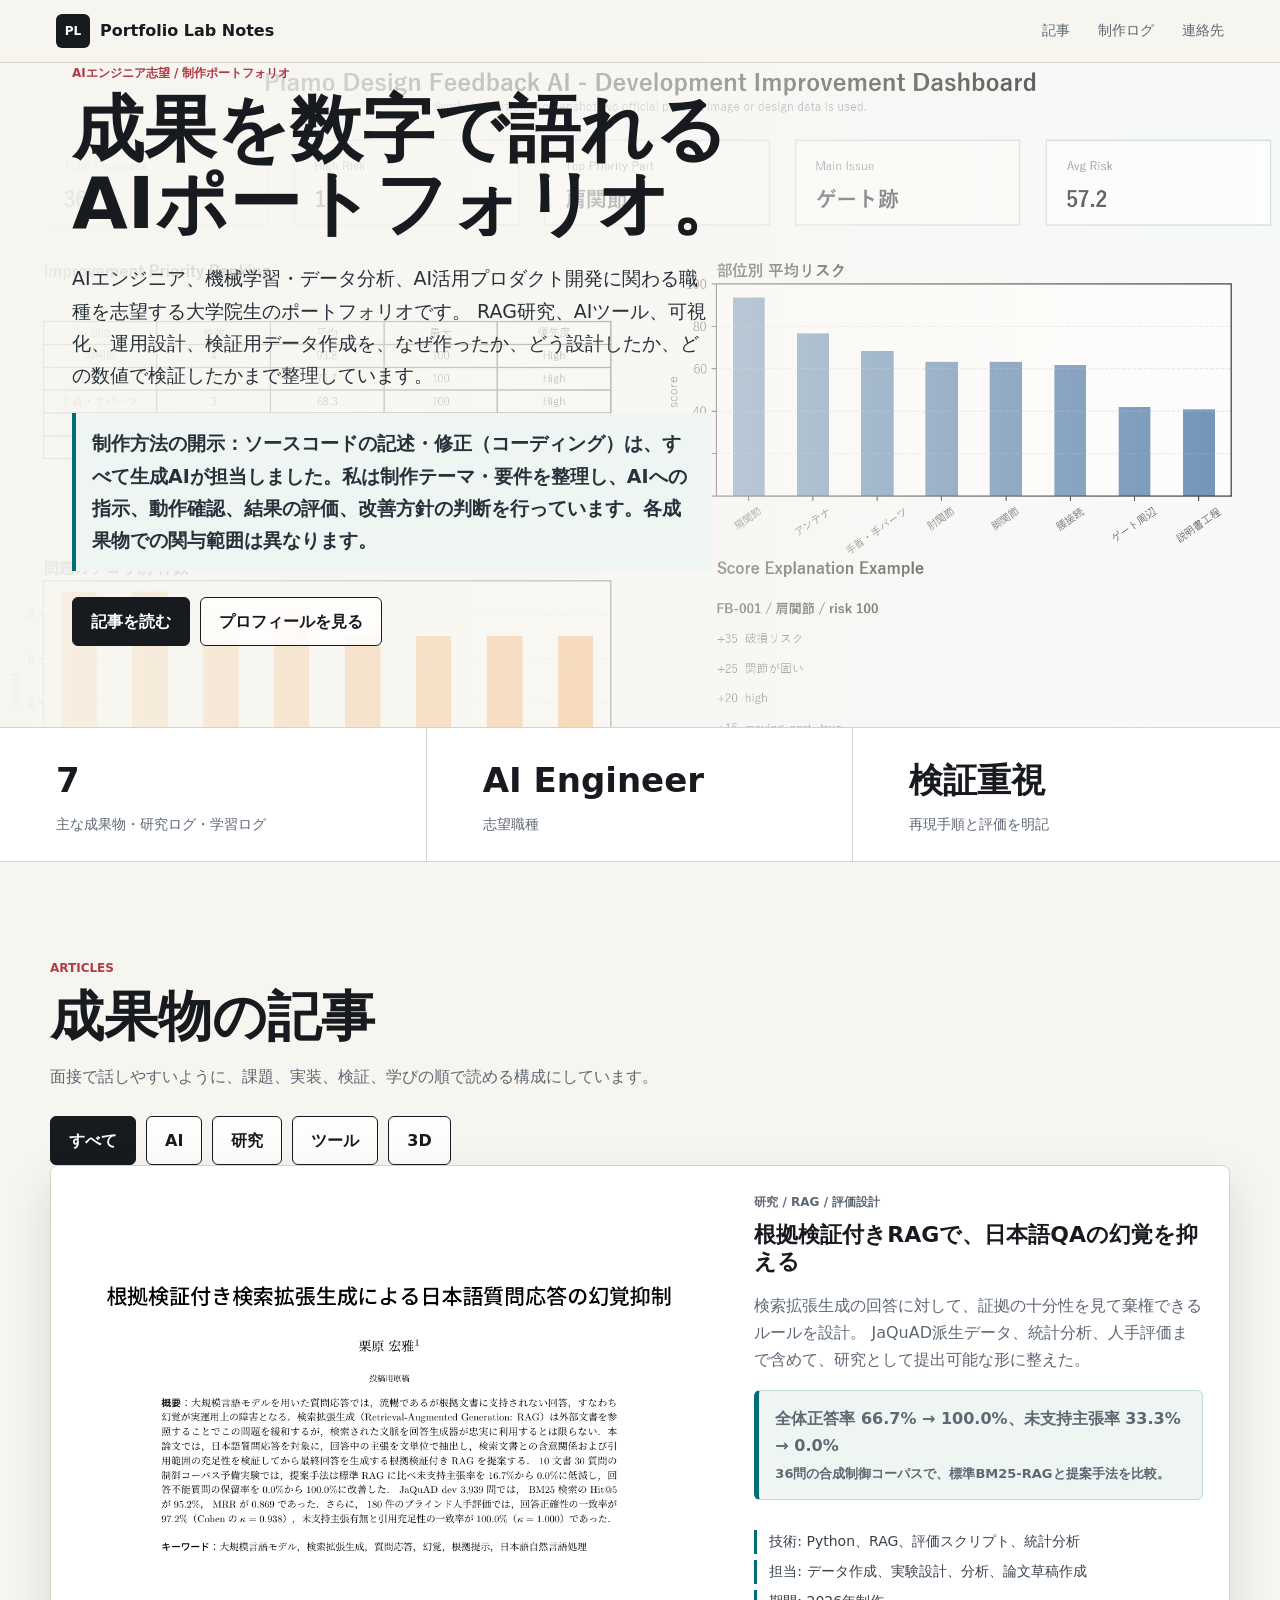
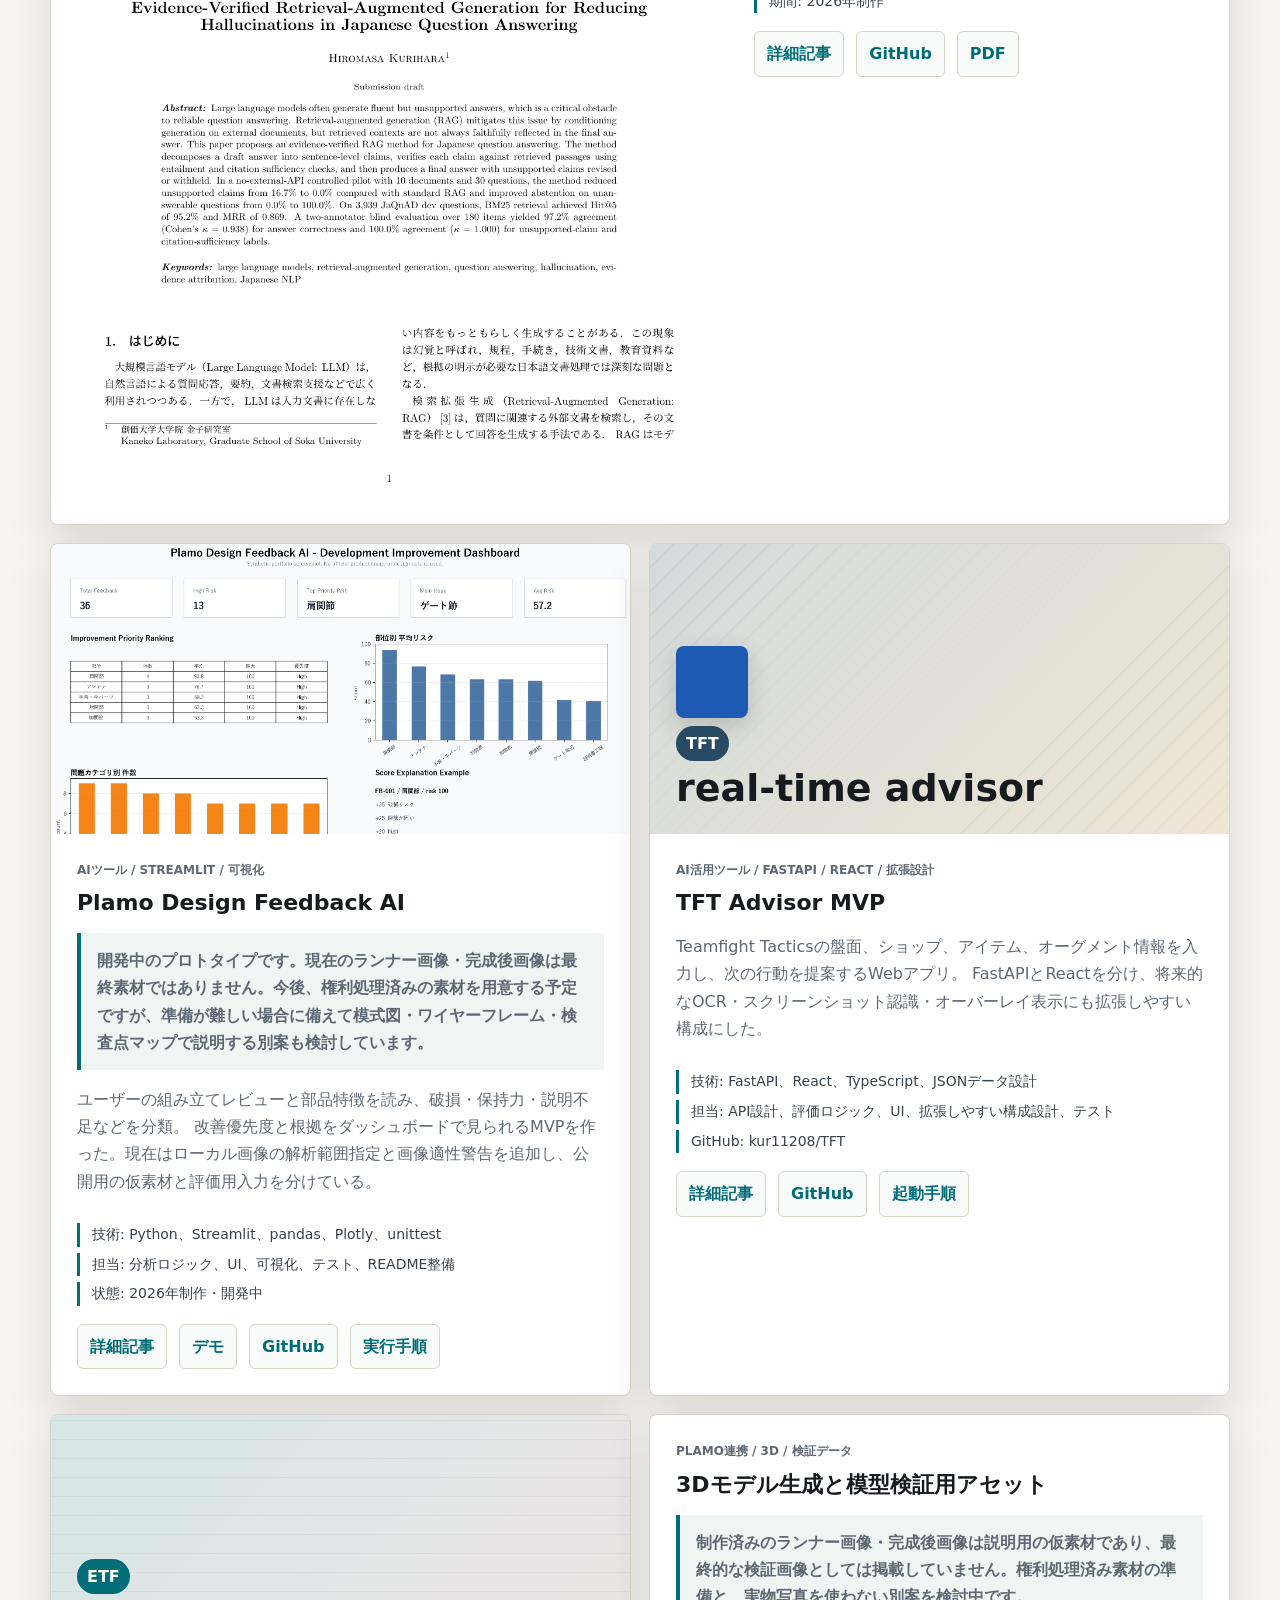
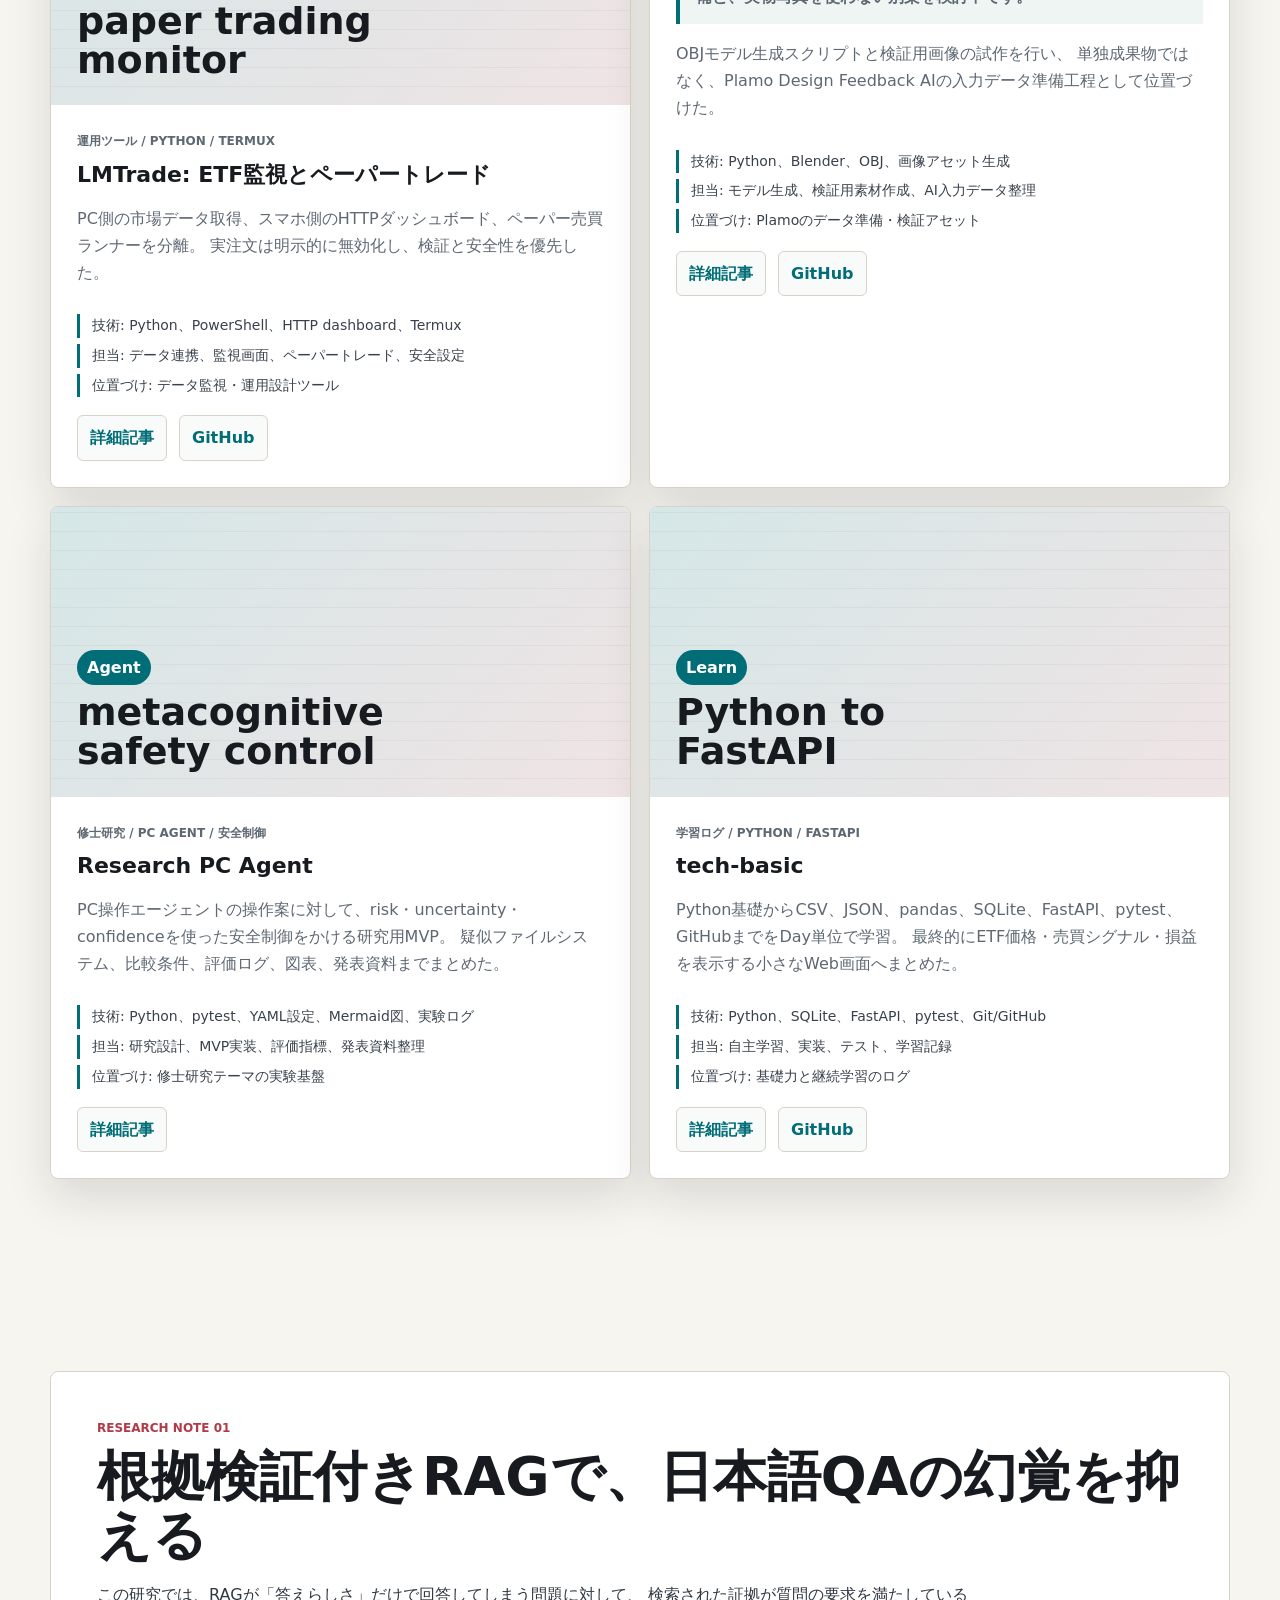
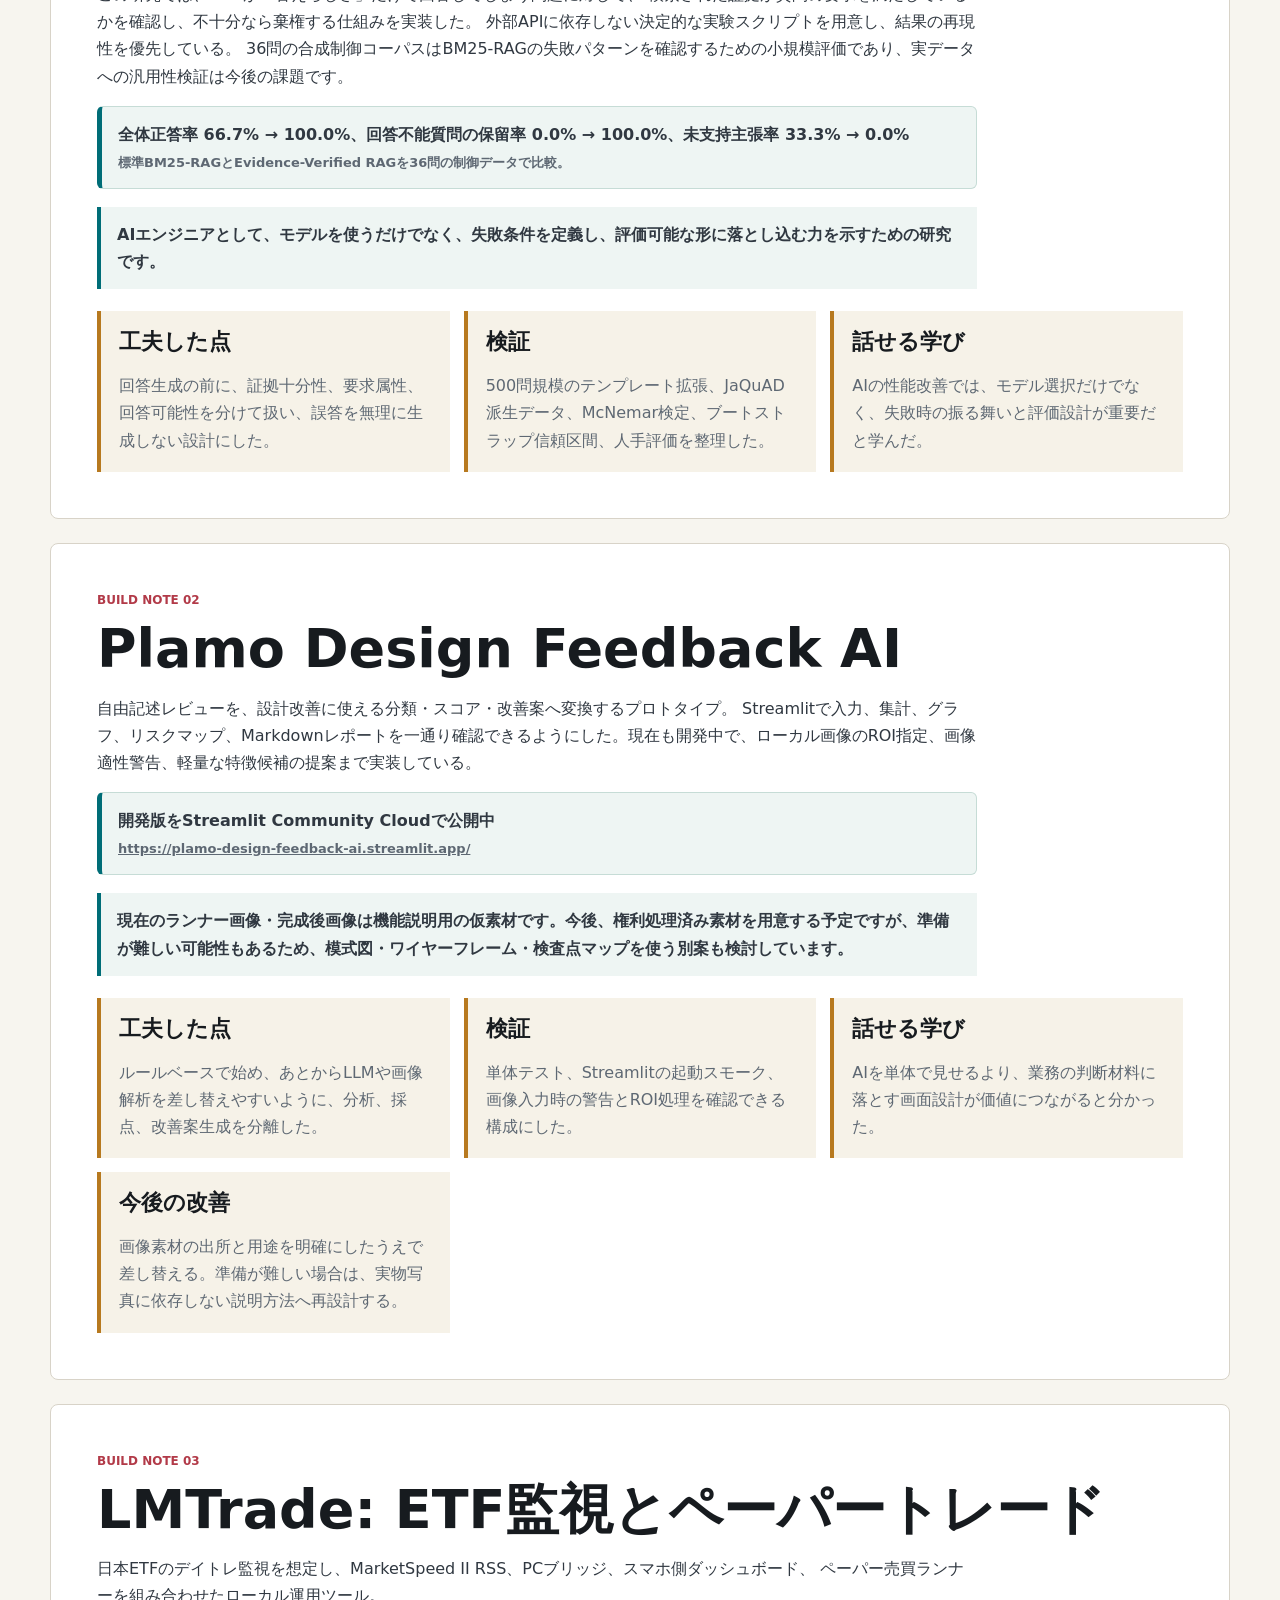
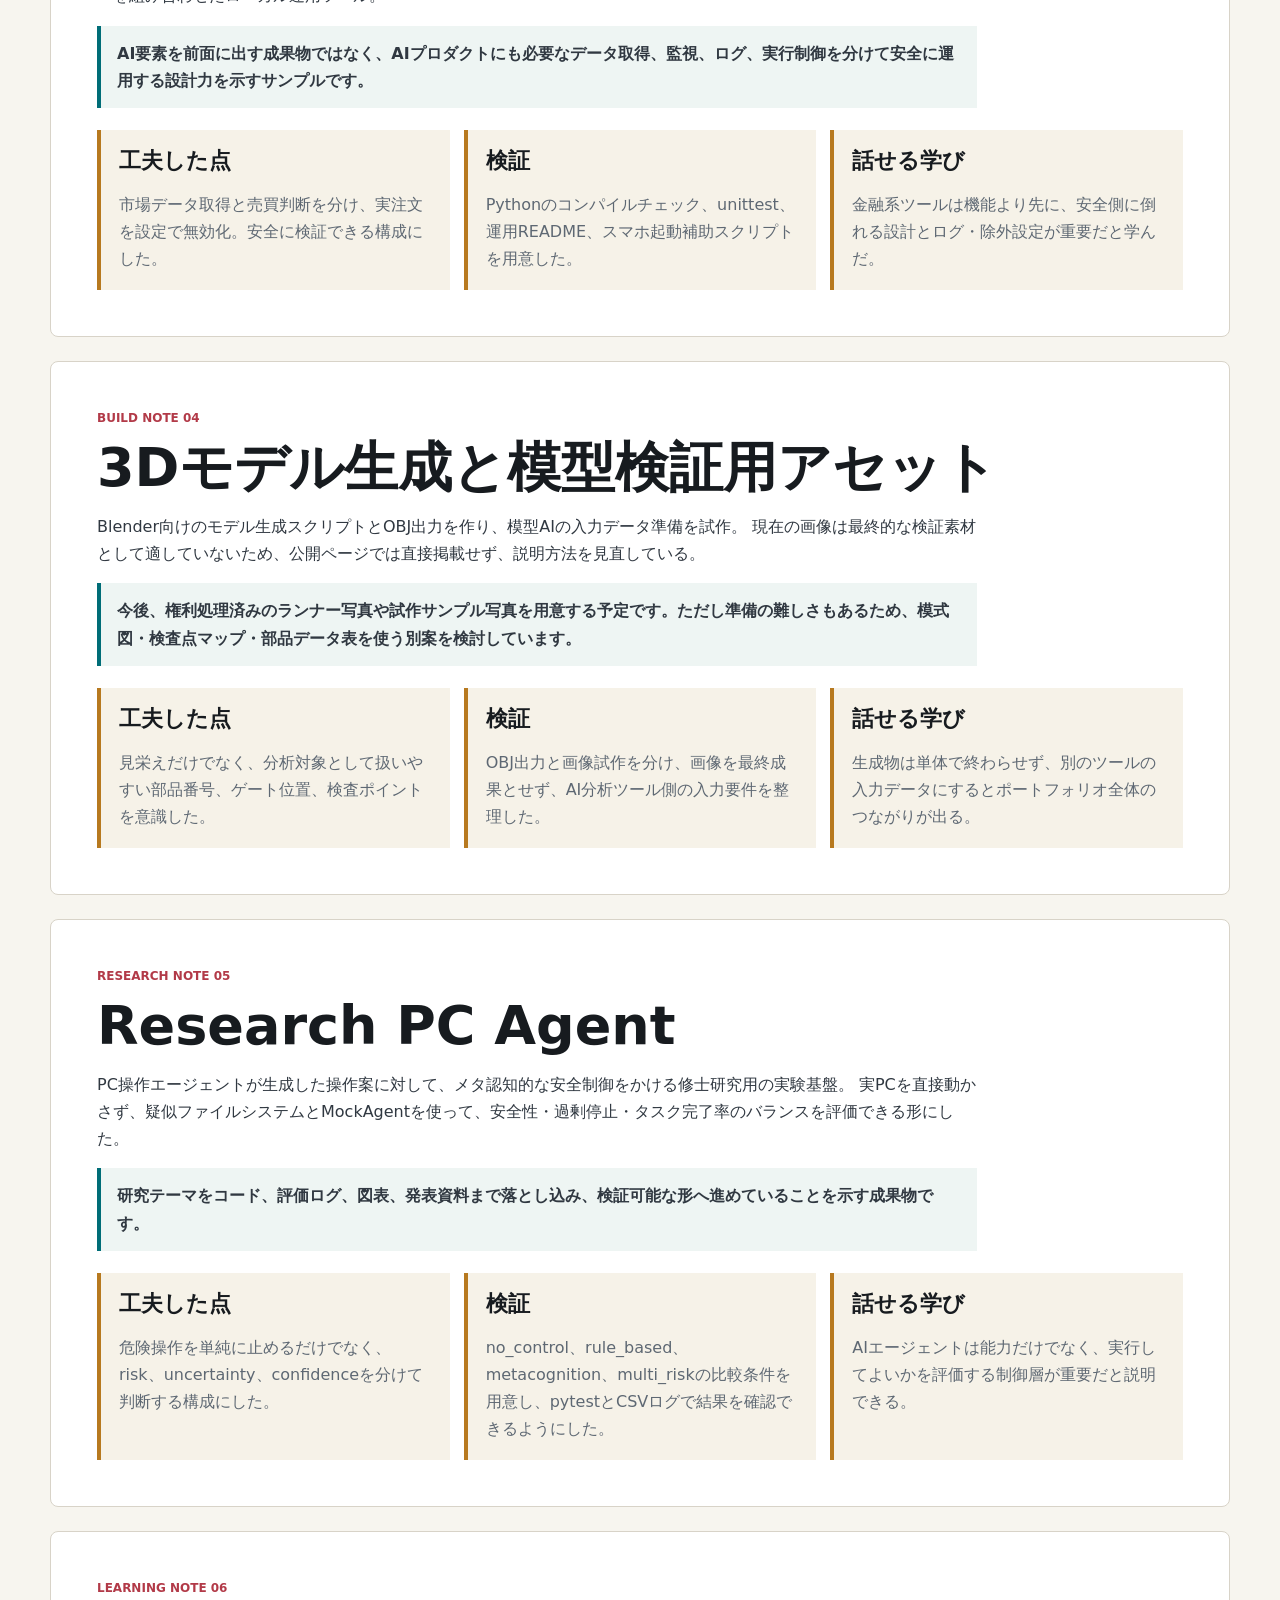
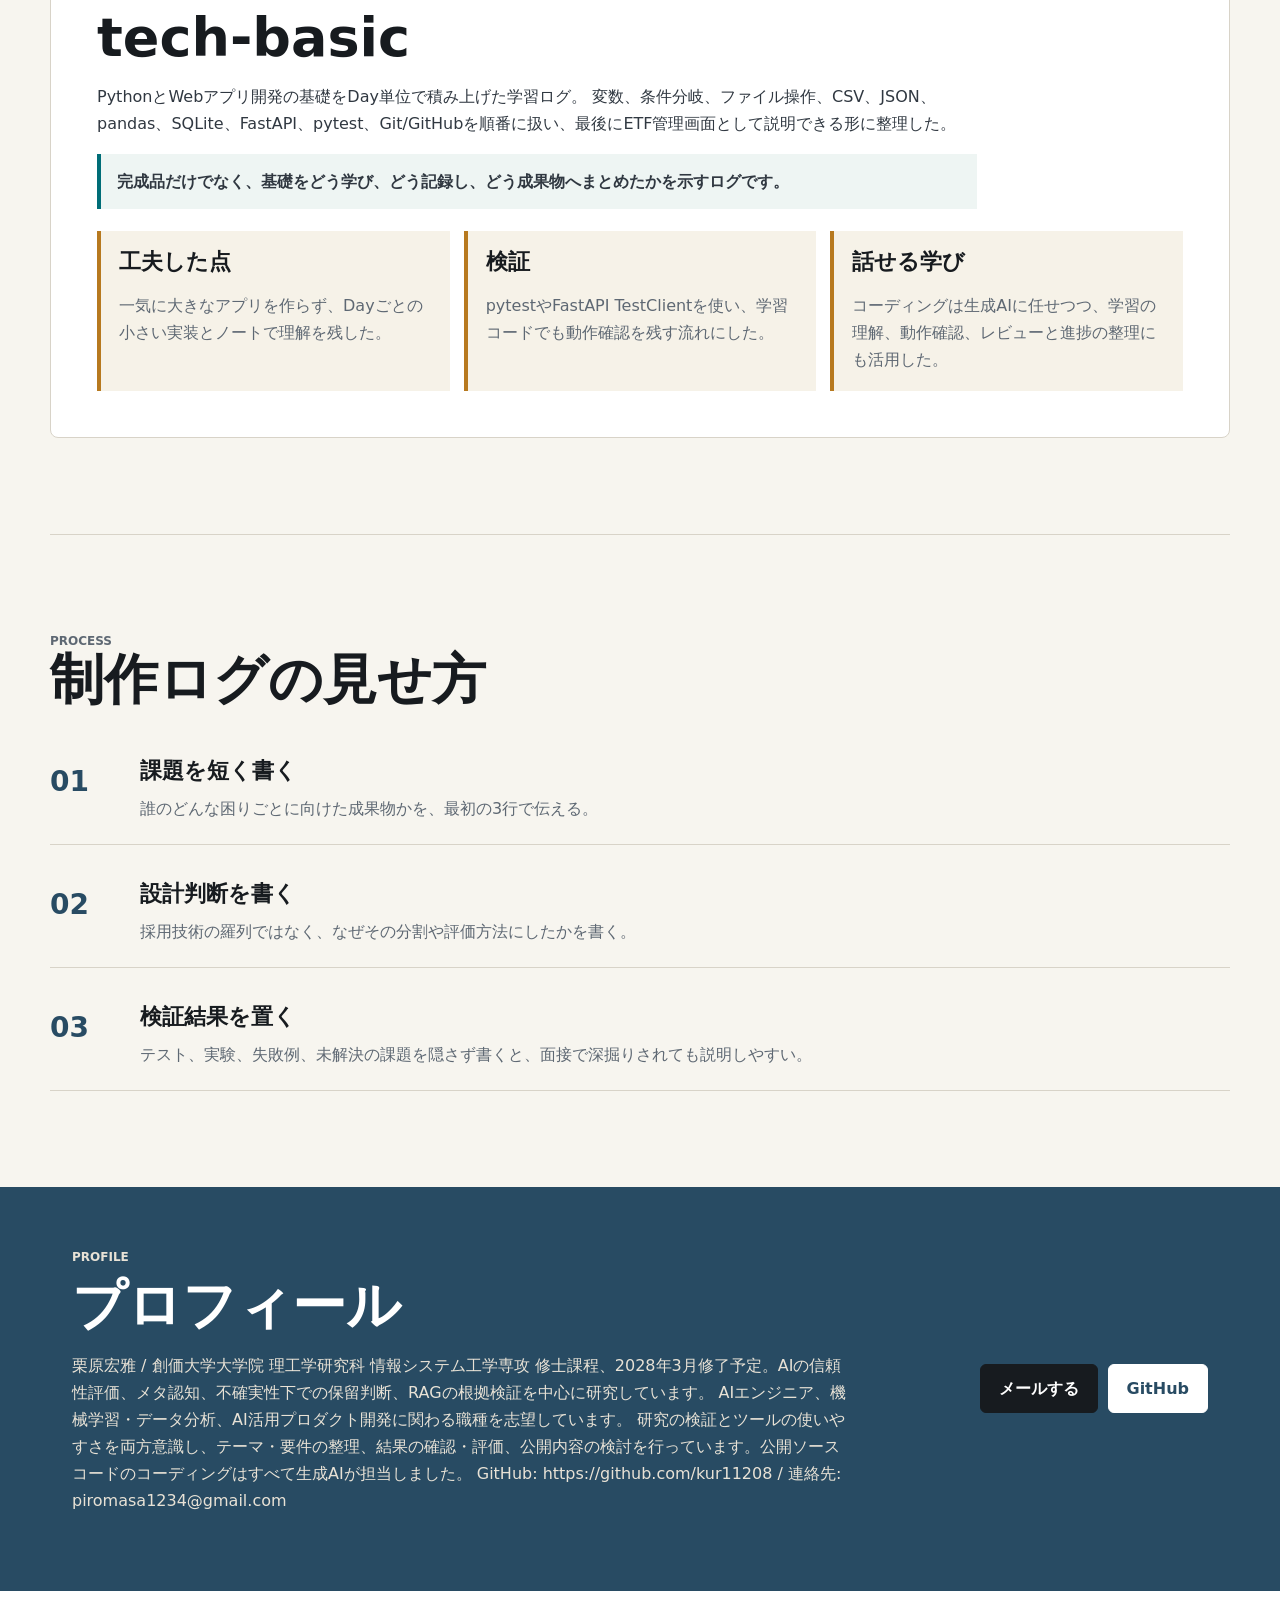
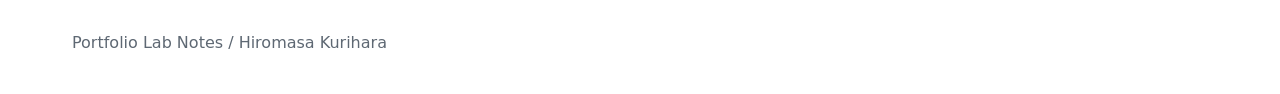
==== commit 19e91d92: "Make full AI coding authorship visible on portfolio page" ====
--- a/index.html
+++ b/index.html
@@ -33,6 +33,7 @@
             AIエンジニア、機械学習・データ分析、AI活用プロダクト開発に関わる職種を志望する大学院生のポートフォリオです。
             RAG研究、AIツール、可視化、運用設計、検証用データ作成を、なぜ作ったか、どう設計したか、どの数値で検証したかまで整理しています。
           </p>
+          <p class="career-note"><strong>制作方法の開示：</strong>ソースコードの記述・修正（コーディング）は、すべて生成AIが担当しました。私は制作テーマ・要件を整理し、AIへの指示、動作確認、結果の評価、改善方針の判断を行っています。各成果物での関与範囲は異なります。</p>
           <div class="hero-actions" aria-label="主要リンク">
             <a class="button primary" href="#articles">記事を読む</a>
             <a class="button secondary" href="#contact">プロフィールを見る</a>
@@ -321,7 +322,7 @@
           <div class="detail-grid">
             <div><h3>工夫した点</h3><p>一気に大きなアプリを作らず、Dayごとの小さい実装とノートで理解を残した。</p></div>
             <div><h3>検証</h3><p>pytestやFastAPI TestClientを使い、学習コードでも動作確認を残す流れにした。</p></div>
-            <div><h3>話せる学び</h3><p>Codexを丸投げではなく、学習コーチ、レビュー担当、進捗管理の補助として使う方針を整理した。</p></div>
+            <div><h3>話せる学び</h3><p>コーディングは生成AIに任せつつ、学習の理解、動作確認、レビューと進捗の整理にも活用した。</p></div>
           </div>
         </article>
       </section>
@@ -345,7 +346,7 @@
           <p>
             栗原宏雅 / 創価大学大学院 理工学研究科 情報システム工学専攻 修士課程、2028年3月修了予定。AIの信頼性評価、メタ認知、不確実性下での保留判断、RAGの根拠検証を中心に研究しています。
             AIエンジニア、機械学習・データ分析、AI活用プロダクト開発に関わる職種を志望しています。
-            研究としての検証と、実用ツールとしての使いやすさを両方意識し、データ作成、実験、可視化、テスト、公開まで自分で進めています。
+            研究の検証とツールの使いやすさを両方意識し、テーマ・要件の整理、結果の確認・評価、公開内容の検討を行っています。公開ソースコードのコーディングはすべて生成AIが担当しました。
             GitHub: https://github.com/kur11208 / 連絡先: piromasa1234@gmail.com
           </p>
         </div>
